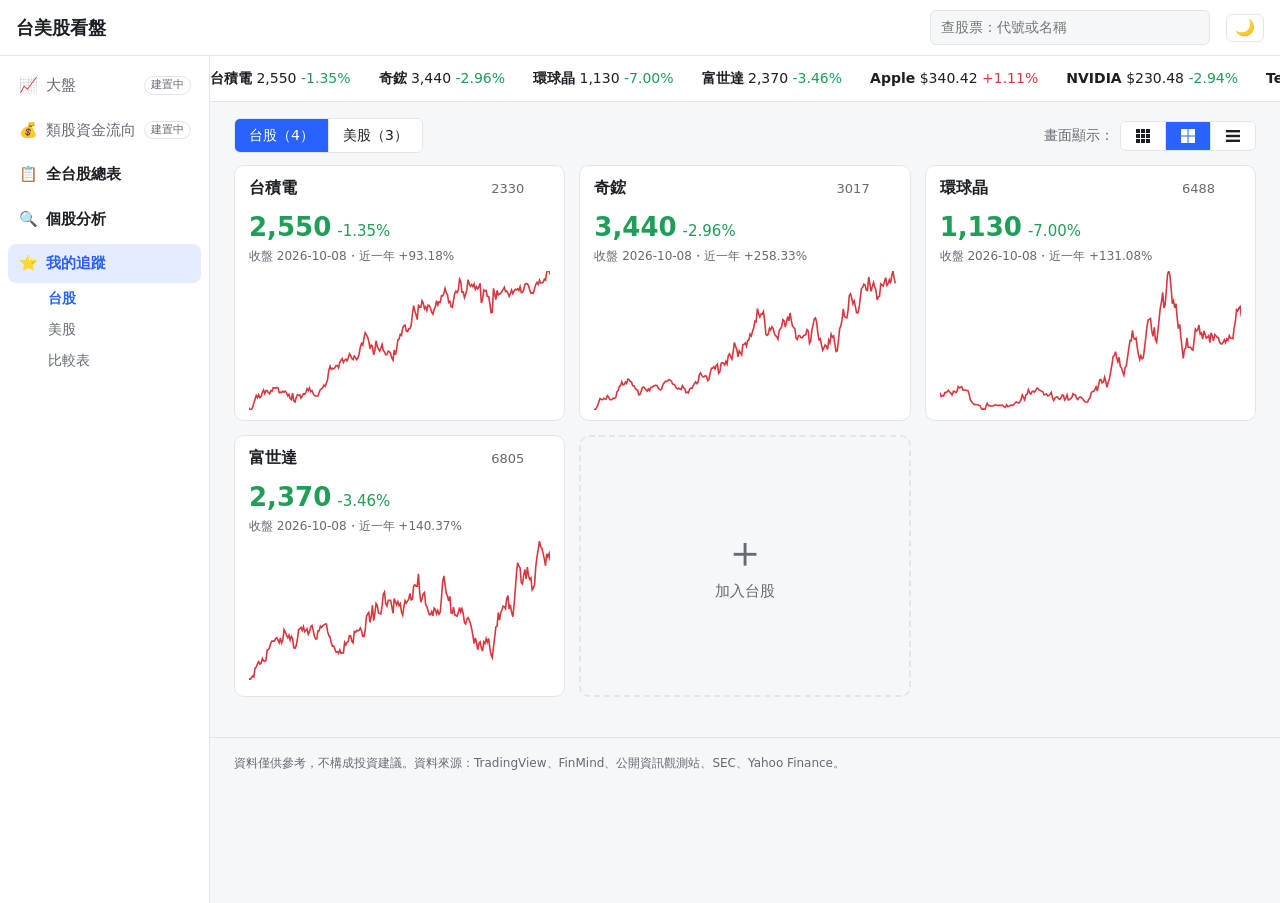
==== index.html @ 68a614c7 "UP2" ====
<!DOCTYPE html>
<html lang="zh-Hant">
<head>
<meta charset="UTF-8">
<meta name="viewport" content="width=device-width, initial-scale=1">
<meta name="robots" content="noindex">
<title>台美股看盤</title>
<script>try { var t = localStorage.getItem("theme"); if (t) document.documentElement.dataset.theme = t; } catch (e) {}</script>
<link rel="stylesheet" href="assets/style.css">
</head>
<body>
<header class="topbar">
  <h1><a href="index.html">台美股看盤</a></h1>
  <nav><a href="index.html">追蹤清單</a><a href="compare.html">比較</a></nav>
</header>
<div class="tape" id="tape"></div>

<main class="wide">
  <div class="toolbar">
    <div class="seg mk-tabs" role="tablist" aria-label="市場">
      <button type="button" role="tab" data-mk="tw">台股</button>
      <button type="button" role="tab" data-mk="us">美股</button>
    </div>
    <div class="view-wrap">
    <span class="view-label" id="view-label">畫面顯示：</span>
    <div class="seg view-btns" role="group" aria-labelledby="view-label">
      <button type="button" data-view="small" title="小方塊" aria-label="小方塊">
        <svg viewBox="0 0 16 16" aria-hidden="true"><rect x="1" y="1" width="4" height="4"/><rect x="6" y="1" width="4" height="4"/><rect x="11" y="1" width="4" height="4"/><rect x="1" y="6" width="4" height="4"/><rect x="6" y="6" width="4" height="4"/><rect x="11" y="6" width="4" height="4"/><rect x="1" y="11" width="4" height="4"/><rect x="6" y="11" width="4" height="4"/><rect x="11" y="11" width="4" height="4"/></svg>
      </button>
      <button type="button" data-view="large" title="大方塊" aria-label="大方塊">
        <svg viewBox="0 0 16 16" aria-hidden="true"><rect x="1" y="1" width="6.5" height="6.5"/><rect x="8.5" y="1" width="6.5" height="6.5"/><rect x="1" y="8.5" width="6.5" height="6.5"/><rect x="8.5" y="8.5" width="6.5" height="6.5"/></svg>
      </button>
      <button type="button" data-view="list" title="清單" aria-label="清單">
        <svg viewBox="0 0 16 16" aria-hidden="true"><rect x="1" y="2" width="14" height="2.4"/><rect x="1" y="6.8" width="14" height="2.4"/><rect x="1" y="11.6" width="14" height="2.4"/></svg>
      </button>
    </div>
    </div>
  </div>
  <!-- 每個市場一個分頁：方塊模式看 .grid，清單模式看 .list-pane（欄位與全台股總表相同＋近一年走勢） -->
  <section id="pane-tw" role="tabpanel">
    <div class="grid" id="tw"></div>
    <div class="list-pane" id="tw-list"></div>
  </section>
  <section id="pane-us" role="tabpanel" hidden>
    <div class="grid" id="us"></div>
    <div class="list-pane" id="us-list"></div>
  </section>
</main>

<dialog id="add-dlg" aria-labelledby="add-title">
  <form method="dialog" class="dlg">
    <h3 id="add-title">加入追蹤</h3>
    <input type="search" id="add-q" placeholder="輸入代號或名稱，例：2454、聯發科、TSLA" autocomplete="off" aria-label="輸入代號或名稱">
    <ul id="add-list" class="pick-list"></ul>
    <p id="add-msg" class="updated" role="status"></p>
    <div class="dlg-foot"><button class="btn" value="cancel">關閉</button></div>
  </form>
</dialog>

<footer>
  資料僅供參考，不構成投資建議。資料來源：TradingView、FinMind、公開資訊觀測站、SEC、Yahoo Finance。
</footer>

<script src="assets/app.js"></script>
<script src="assets/layout.js"></script>
<script src="assets/search.js"></script>
<script src="assets/widgets.js"></script>
<script src="assets/refs.js"></script>
<script src="assets/stockcols.js"></script>
<script>
(async function () {
  let w;
  try {
    w = await App.loadWatchlist();
  } catch (e) {
    document.querySelector("main").innerHTML = '<p class="msg">讀不到追蹤清單（config/watchlist.json）。</p>';
    return;
  }
  ownTape(document.getElementById("tape"));

  function addCards(list, el, m) {
    for (const item of list) {
      const sym = App.symbolOf(item);
      const a = document.createElement("a");
      a.className = "card";
      a.href = "stock.html?symbol=" + encodeURIComponent(sym) + "&m=" + m;
      a.innerHTML = '<div class="card-head"><strong></strong><span></span></div><div class="mini"></div>' +
        '<button type="button" class="rm" title="從追蹤清單移除">×</button>';
      a.querySelector("strong").textContent = item.name;
      a.querySelector("span").textContent = sym;
      a.querySelector(".rm").setAttribute("aria-label", "從追蹤清單移除 " + item.name);
      a.querySelector(".rm").addEventListener("click", (e) => { e.preventDefault(); e.stopPropagation(); removeStock(m, item, a); });
      el.appendChild(a);
      ownMini(a.querySelector(".mini"), item);
    }
    // 最後一格是「＋」：加入新的追蹤股票
    const add = document.createElement("button");
    add.type = "button";
    add.className = "card add-card";
    add.innerHTML = '<span class="plus">＋</span><span>加入' + (m === "tw" ? "台股" : "美股") + "</span>";
    add.addEventListener("click", () => openAdd(m));
    el.appendChild(add);
  }

  // ---------- 加入／移除（寫回 GitHub 上的 config/watchlist.json） ----------
  const dlg = document.getElementById("add-dlg"), addQ = document.getElementById("add-q");
  const addList = document.getElementById("add-list"), addMsg = document.getElementById("add-msg");
  let addMarket = "tw", picks = [], busy = false;
  function openAdd(m) {
    addMarket = m;
    addQ.value = "";
    addList.innerHTML = "";
    addMsg.textContent = m === "tw" ? "台股上市、上櫃都可以加入。" : "美股 Nasdaq、NYSE 都可以加入。";
    dlg.showModal();
    addQ.focus();
    App.loadStockList().catch(() => {});
  }
  let st;
  addQ.addEventListener("input", () => { clearTimeout(st); st = setTimeout(searchAdd, 120); });
  addQ.addEventListener("keydown", (e) => { if (e.key === "Enter") { e.preventDefault(); if (picks[0]) addStock(picks[0]); } });
  async function searchAdd() {
    const q = addQ.value.trim();
    if (!q) { addList.innerHTML = ""; return; }
    const res = (await App.searchStocks(q, 40)).filter((r) => r.m === addMarket).slice(0, 8);
    if (addQ.value.trim() !== q) return;
    picks = res;
    const have = new Set((addMarket === "tw" ? w.tw : w.us).map((x) => App.symbolOf(x).toUpperCase()));
    addList.innerHTML = res.length ? res.map((r, i) =>
      '<li><button type="button" data-i="' + i + '"' + (have.has(r.symbol) ? " disabled" : "") + "><b>" + App.esc(r.symbol) + "</b> " + App.esc(r.name) +
      ' <span>' + App.esc(r.tag) + (have.has(r.symbol) ? "・已在清單" : "") + "</span></button></li>").join("") : '<li class="empty">找不到符合的股票</li>';
  }
  addList.addEventListener("click", (e) => {
    const b = e.target.closest("button[data-i]");
    if (b && !b.disabled) addStock(picks[+b.dataset.i]);
  });
  async function addStock(r) {
    if (busy) return;
    busy = true;
    addMsg.textContent = "加入 " + r.symbol + " " + r.name + " 中…";
    try {
      await App.editWatchlist("add", r.m, r.item);
      addMsg.textContent = "已加入 " + r.symbol + " " + r.name + "。完整資料約 2～3 分鐘後產生，之後每天自動更新。";
      setTimeout(() => location.reload(), 1200);
    } catch (err) {
      addMsg.textContent = "⚠ " + err.message;
      busy = false;
    }
  }
  async function removeStock(m, item, card) {
    if (!confirm("從追蹤清單移除「" + item.name + "（" + App.symbolOf(item) + "）」？")) return;
    card.classList.add("busy");
    try {
      await App.editWatchlist("remove", m, item);
      // 清單模式移除後重新整理（卡片和表格都要更新）；方塊模式直接拿掉卡片
      if (card.tagName === "TR") location.reload();
      else card.remove();
    } catch (err) {
      card.classList.remove("busy");
      alert(err.message);
    }
  }

  // 頁首報價列：讀 summary.json（紅漲綠跌）；讀不到就退回 TradingView 跑馬燈
  async function ownTape(host) {
    let s;
    try { s = await App.loadJSON("data/summary.json"); } catch (e) { return TV.tickerTape(host, [...w.tw, ...w.us]); }
    const one = s.stocks.map((x) =>
      '<a href="stock.html?symbol=' + encodeURIComponent(x.symbol) + '"><b>' + App.esc(x.name) + "</b> " +
      (x.market === "US" ? "$" : "") + App.fmtPrice(x.price) +
      ' <span class="' + App.upDown(x.change_pct) + '">' + App.fmtPct(x.change_pct, true) + "</span></a>").join("");
    // 股票少時重複幾次，讓半條就比螢幕寬（約 16 檔以上），循環時右邊才不會出現空白
    const reps = Math.max(1, Math.ceil(16 / Math.max(1, s.stocks.length)));
    const half = one.repeat(reps);
    // 內容放兩份、整條往左移一半，接起來就是無縫循環；每檔約 4 秒，速度固定
    host.innerHTML = '<div class="own-tape"><div class="track" style="animation-duration:' + (s.stocks.length * reps * 4) + 's">' +
      '<span class="dup">' + half + '</span><span aria-hidden="true" class="dup">' + half + "</span></div></div>";
    host.querySelectorAll('[aria-hidden="true"] a').forEach((a) => a.tabIndex = -1);
  }

  // 卡片：用自己的日 K 資料畫近一年走勢（紅漲綠跌）
  // 剛加入、排程還沒產生資料檔的股票先即時查詢；都失敗才退回 TradingView
  // 每檔的日 K 資料只抓一次（方塊卡片和清單走勢圖共用）
  const dataCache = {};
  function stockData(item) {
    const key = App.marketOf(item) + ":" + App.symbolOf(item);
    if (!dataCache[key]) {
      dataCache[key] = App.loadStockData(item).catch(() => App.loadLiveData(item)).catch((e) => { delete dataCache[key]; throw e; });
    }
    return dataCache[key];
  }

  async function ownMini(host, item) {
    let d;
    try { d = await stockData(item); } catch (e) { return TV.miniOverview(host, item); }
    const c = d.price.close.slice(-250), dates = d.price.dates.slice(-250), n = c.length;
    if (n < 2) return TV.miniOverview(host, item);
    const diff = c[n - 1] - c[n - 2], pct = diff / c[n - 2] * 100;
    const yearCls = App.upDown(c[n - 1] - c[0]);
    const min = Math.min(...c), max = Math.max(...c), W = 300, H = 100;
    const pts = c.map((x, i) => (i / (n - 1) * W).toFixed(1) + "," + (H - (x - min) / (max - min || 1) * H).toFixed(1)).join(" ");
    host.innerHTML =
      '<div class="own-mini">' +
        '<div><span class="px ' + App.upDown(diff) + '">' + (d.market === "US" ? "$" : "") + App.fmtPrice(c[n - 1]) + '</span>' +
        '<span class="chg ' + App.upDown(diff) + '">' + App.fmtPct(pct, true) + '</span></div>' +
        '<div class="sub">收盤 ' + App.esc(dates[n - 1]) + "・近一年 " + App.fmtPct((c[n - 1] / c[0] - 1) * 100, true) + "</div>" +
        '<svg viewBox="0 0 ' + W + " " + H + '" preserveAspectRatio="none" aria-hidden="true">' +
          '<polyline points="' + pts + '" fill="none" stroke="var(--' + (yearCls || "muted") + ')" stroke-width="1.6" vector-effect="non-scaling-stroke"/>' +
        "</svg>" +
      "</div>";
  }

  addCards(w.tw, document.getElementById("tw"), "tw");
  addCards(w.us, document.getElementById("us"), "us");

  // 台股／美股分頁：網址 #tw、#us 可直接指定（左側選單用），否則用上次看的分頁
  const tabBtns = document.querySelectorAll(".mk-tabs button");
  tabBtns.forEach((b) => { b.textContent += "（" + w[b.dataset.mk].length + "）"; });
  function showTab(mk) {
    tabBtns.forEach((b) => {
      const on = b.dataset.mk === mk;
      b.setAttribute("aria-pressed", String(on));
      b.setAttribute("aria-selected", String(on));
    });
    document.getElementById("pane-tw").hidden = mk !== "tw";
    document.getElementById("pane-us").hidden = mk !== "us";
    // 左側選單「我的追蹤 → 台股／美股」跟著標示目前分頁
    document.querySelectorAll(".sidebar a.sub").forEach((a) => {
      const h = a.getAttribute("href");
      if (/#(tw|us)$/.test(h)) a.classList.toggle("cur", h.endsWith("#" + mk));
    });
    try { localStorage.setItem("watch-tab", mk); } catch (e) {}
  }
  tabBtns.forEach((b) => b.addEventListener("click", () => { history.replaceState(null, "", "#" + b.dataset.mk); showTab(b.dataset.mk); }));
  window.addEventListener("hashchange", () => { if (/^#(tw|us)$/.test(location.hash)) showTab(location.hash.slice(1)); });
  // 顯示方式：小方塊／大方塊／清單（記在瀏覽器，兩個分頁一起套用）
  const viewBtns = document.querySelectorAll(".view-btns button");
  function setView(v) {
    ["tw", "us"].forEach((id) => {
      const g = document.getElementById(id);
      g.classList.remove("view-small", "view-large", "view-list");
      g.classList.add("view-" + v);
    });
    document.querySelector("main").classList.toggle("mode-list", v === "list");
    if (v === "list") { renderList("tw"); renderList("us"); }
    viewBtns.forEach((b) => b.setAttribute("aria-pressed", String(b.dataset.view === v)));
    try { localStorage.setItem("watch-view", v); } catch (e) {}
  }

  // ---------- 清單模式：欄位和全台股總表相同（assets/stockcols.js），多一欄近一年走勢 ----------
  const listState = { tw: { key: null, dir: 1, rows: null }, us: { key: null, dir: 1, rows: null } };
  async function listRows(m) {
    if (listState[m].rows) return listState[m].rows;
    if (m === "tw") {
      let all = null;
      try { all = await Refs.load(); } catch (e) {}
      const pegLv = all ? Refs.levelsFor(all.rows, "peg") : {};
      listState.tw.pegLv = pegLv;
      listState.tw.rows = w.tw.map((it) => {
        const s = Object.assign({ code: it.code, name: it.name, market: it.market }, all && all.byCode[it.code]);
        s.peg_any = App.isNum(s.peg) ? s.peg : s.peg_est;
        s._item = it;
        return s;
      });
    } else {
      let sum = null;
      try { sum = await App.loadJSON("data/summary.json"); } catch (e) {}
      const bySym = {};
      ((sum && sum.stocks) || []).filter((x) => x.market === "US").forEach((x) => { bySym[x.symbol] = StockCols.fromSummary(x); });
      listState.us.rows = w.us.map((it) => Object.assign({ code: it.ticker, name: it.name }, bySym[it.ticker.toUpperCase()], { _item: it }));
    }
    return listState[m].rows;
  }

  async function renderList(m) {
    const host = document.getElementById(m + "-list");
    const rows = await listRows(m);
    const base = m === "tw" ? StockCols.tw(listState.tw.pegLv || {}) : StockCols.us();
    // 走勢圖放在「漲跌」後面
    const at = base.findIndex((c) => c.k === "change_pct") + 1;
    const cols = base.slice(0, at).concat([{ k: "_spark", t: "近一年走勢", nosort: true, f: (s) => '<span class="sp" data-sym="' + App.esc(s.code) + '"></span>' }], base.slice(at));
    const st = listState[m];
    let list = rows.slice();
    if (st.key) {
      list.sort((a, b) => {
        const x = a[st.key], y = b[st.key];
        if (x == null && y == null) return 0;
        if (x == null) return 1;
        if (y == null) return -1;
        return (typeof x === "string" ? x.localeCompare(y, "zh-TW") : x - y) * st.dir;
      });
    }
    host.innerHTML =
      '<div class="table-wrap big-table watch-table"><table><thead><tr>' +
        cols.map((c, i) => '<th class="' + (c.nosort ? "" : "sort") + (c.l ? " l" : "") + (i < 2 ? " stick s" + i : "") + '"' +
          (c.nosort ? "" : ' data-k="' + c.k + '" tabindex="0"') + (st.key === c.k ? ' aria-sort="' + (st.dir > 0 ? "ascending" : "descending") + '"' : "") + ">" + c.t + "</th>").join("") +
        "<th></th></tr></thead><tbody>" +
        list.map((s) => '<tr class="link" data-sym="' + App.esc(s.code) + '">' +
          cols.map((c, i) => "<td" + (c.l || i < 2 ? ' class="' + (c.l ? "l" : "") + (i < 2 ? " stick s" + i : "") + '"' : "") + ">" + c.f(s) + "</td>").join("") +
          '<td><button type="button" class="rm-row" title="從追蹤清單移除" aria-label="從追蹤清單移除 ' + App.esc(s.name) + '">×</button></td></tr>').join("") +
      "</tbody></table></div>" +
      '<button type="button" class="list-add">＋ 加入' + (m === "tw" ? "台股" : "美股") + "</button>";

    // 走勢圖：資料到了就畫上去
    list.forEach((s) => {
      stockData(s._item).then((d) => {
        const cell = host.querySelector('.sp[data-sym="' + CSS.escape(s.code) + '"]');
        if (cell) cell.innerHTML = StockCols.spark(d.price.close.slice(-250));
      }).catch(() => {});
    });
    host.querySelectorAll("th[data-k]").forEach((th) => {
      const go = () => {
        const c = cols.find((x) => x.k === th.dataset.k);
        st.dir = st.key === c.k ? -st.dir : (c.asc ? 1 : -1);
        st.key = c.k;
        renderList(m);
      };
      th.addEventListener("click", go);
      th.addEventListener("keydown", (e) => { if (e.key === "Enter") go(); });
    });
    host.querySelector("tbody").addEventListener("click", (e) => {
      const tr = e.target.closest("tr[data-sym]");
      if (!tr) return;
      const s = list.find((x) => x.code === tr.dataset.sym);
      if (e.target.closest(".rm-row")) { removeStock(m, s._item, tr); return; }
      location.href = "stock.html?symbol=" + encodeURIComponent(s.code) + "&m=" + m;
    });
    host.querySelector(".list-add").addEventListener("click", () => openAdd(m));
  }
  viewBtns.forEach((b) => b.addEventListener("click", () => setView(b.dataset.view)));
  let view = "large";
  try { view = localStorage.getItem("watch-view") || "large"; } catch (e) {}
  setView(["small", "large", "list"].includes(view) ? view : "large");

  let first = /^#(tw|us)$/.test(location.hash) ? location.hash.slice(1) : null;
  if (!first) { try { first = localStorage.getItem("watch-tab"); } catch (e) {} }
  showTab(first === "us" ? "us" : "tw");
})();
</script>
</body>
</html>
---- assets/style.css ----
:root {
  --bg: #f6f7f9;
  --card: #ffffff;
  --text: #1c2024;
  --muted: #646b73;
  --border: #e2e5e9;
  --accent: #2962ff;
  --up: #d9363e;        /* 紅漲 */
  --down: #1e9e57;      /* 綠跌 */
  --grid: #eceef1;
  --series-1: #4c6ef5;  /* 營收長條 */
  --series-2: #f08c00;  /* 第一條折線（YoY、毛利率） */
  --series-3: #ae3ec9;  /* 第二條折線（營益率） */
  color-scheme: light;
}
/* 深色：手動選深色（html[data-theme="dark"]），或沒手動選、系統是深色時 */
:root[data-theme="dark"] {
  --bg: #111418;
  --card: #1a1e23;
  --text: #e6e8eb;
  --muted: #9aa1a9;
  --border: #2b3036;
  --accent: #5b8cff;
  --up: #ff6b6b;
  --down: #40c074;
  --grid: #262b31;
  --series-1: #748ffc;
  --series-2: #ffa94d;
  --series-3: #da77f2;
  color-scheme: dark;
}
@media (prefers-color-scheme: dark) {
  :root:not([data-theme="light"]) {
    --bg: #111418;
    --card: #1a1e23;
    --text: #e6e8eb;
    --muted: #9aa1a9;
    --border: #2b3036;
    --accent: #5b8cff;
    --up: #ff6b6b;
    --down: #40c074;
    --grid: #262b31;
    --series-1: #748ffc;
    --series-2: #ffa94d;
    --series-3: #da77f2;
    color-scheme: dark;
  }
}
.theme-btn { border: 1px solid var(--border); background: var(--card); color: var(--text); border-radius: 6px; font-size: 16px; line-height: 1; padding: 5px 8px; cursor: pointer; }
.theme-btn:hover { border-color: var(--accent); }
.up { color: var(--up); }
.down { color: var(--down); }

* { box-sizing: border-box; }
[hidden] { display: none !important; }  /* hidden 屬性一律隱藏（不被 .grid 等 display 規則蓋掉） */
body {
  margin: 0;
  background: var(--bg);
  color: var(--text);
  font-family: system-ui, -apple-system, "Segoe UI", "Noto Sans TC", "Microsoft JhengHei", sans-serif;
  line-height: 1.5;
}
a { color: var(--accent); }

.topbar {
  display: flex; align-items: center; gap: 16px;
  padding: 10px 16px;
  background: var(--card);
  border-bottom: 1px solid var(--border);
}
.topbar h1 { font-size: 18px; margin: 0; }
.topbar h1 a { color: inherit; text-decoration: none; }
.topbar nav { margin-left: auto; display: flex; gap: 14px; font-size: 14px; }
.topbar nav a { text-decoration: none; }

/* ---------- 主畫面版面：左側選單＋右側內容 ---------- */
.topbar { position: sticky; top: 0; z-index: 30; }
.topbar nav { display: none; }   /* 頁首連結改由左側選單提供（搜尋框以它定位） */
.menu-btn { display: none; border: 1px solid var(--border); background: var(--card); color: var(--text); border-radius: 6px; font-size: 18px; line-height: 1; padding: 5px 9px; cursor: pointer; }
.layout { display: grid; grid-template-columns: 210px minmax(0, 1fr); min-height: calc(100vh - 53px); }
.content { min-width: 0; }
.panel, .two-col { scroll-margin-top: 64px; }  /* 點選單細項跳到錨點時，不被固定的頁首蓋住 */
/* 右側內容靠左（緊貼選單），不置中；寬螢幕一排可以放更多卡片 */
.content > main { max-width: 1600px; margin: 0; padding: 16px 24px; }
.content > footer { max-width: 1600px; margin: 24px 0 0; padding: 16px 24px; }
.sidebar { border-right: 1px solid var(--border); background: var(--card); }
.sidebar nav { position: sticky; top: 53px; max-height: calc(100vh - 53px); overflow-y: auto; padding: 10px 8px 24px; }
.grp { margin-bottom: 6px; }
.grp .big { display: flex; align-items: center; gap: 8px; padding: 8px 10px; white-space: nowrap; border-radius: 8px; color: var(--text); text-decoration: none; font-weight: 600; font-size: 15px; }
.grp .big i { font-style: normal; width: 20px; text-align: center; }
.grp a.big:hover { background: var(--bg); }
.grp.on .big { background: color-mix(in srgb, var(--accent) 12%, transparent); color: var(--accent); }
.grp .sub { display: none; padding: 5px 10px 5px 40px; border-radius: 6px; color: var(--muted); text-decoration: none; font-size: 14px; }
.grp.on .sub { display: block; }
.grp .sub:hover { color: var(--text); background: var(--bg); }
.grp .sub.cur { color: var(--accent); font-weight: 600; }
.grp.off .big { color: var(--muted); font-weight: 500; cursor: default; }
.grp.off em { margin-left: auto; font-style: normal; font-size: 11px; border: 1px solid var(--border); border-radius: 999px; padding: 0 6px; }
@media (max-width: 900px) {
  .menu-btn { display: inline-block; }
  .layout { display: block; }
  .sidebar { position: fixed; z-index: 40; top: 0; bottom: 0; left: 0; width: 250px; transform: translateX(-100%); transition: transform .2s; box-shadow: 0 0 24px rgba(0,0,0,.25); }
  .sidebar nav { top: 0; max-height: 100vh; padding-top: 16px; }
  body.menu-open .sidebar { transform: none; }
  body.menu-open .content::before { content: ""; position: fixed; inset: 0; z-index: 35; background: rgba(0,0,0,.35); }
}

/* 頁首搜尋框 */
.search { position: relative; flex: 0 1 280px; margin-left: auto; }
.search input {
  width: 100%; padding: 6px 10px; border: 1px solid var(--border); border-radius: 6px;
  background: var(--bg); color: var(--text); font: inherit; font-size: 14px;
}
.search input:focus { outline: 2px solid var(--accent); outline-offset: -1px; }
.search ul {
  position: absolute; z-index: 20; top: calc(100% + 4px); left: 0; right: 0; margin: 0; padding: 4px 0; list-style: none;
  background: var(--card); border: 1px solid var(--border); border-radius: 8px; box-shadow: 0 6px 20px rgba(0,0,0,.15);
  max-height: 360px; overflow-y: auto; font-size: 14px;
}
.search li { padding: 6px 12px; cursor: pointer; white-space: nowrap; overflow: hidden; text-overflow: ellipsis; }
.search li span { color: var(--muted); font-size: 12px; }
.search li[aria-selected="true"], .search li:hover { background: var(--bg); }
.search li.empty { color: var(--muted); cursor: default; }
.topbar .search + nav { margin-left: 0; }
.live-note {
  margin: -6px 0 14px; padding: 8px 12px; border: 1px dashed var(--border); border-radius: 8px;
  font-size: 13px; color: var(--muted); line-height: 1.8;
}
.live-note code.entry { color: var(--text); word-break: break-all; }
.live-note .btn { padding: 1px 8px; font-size: 12px; }

.tape { border-bottom: 1px solid var(--border); min-height: 46px; background: var(--card); }
/* 頁首跑馬燈：自動往左捲動，滑鼠移上去暫停；系統設定「減少動態效果」時改成可橫向拖動的靜態列 */
.own-tape { overflow: hidden; padding: 12px 0; white-space: nowrap; font-size: 14px; }
.own-tape .track { display: inline-flex; animation: tape linear infinite; }
.own-tape .dup { display: inline-flex; }
.own-tape:hover .track { animation-play-state: paused; }
@keyframes tape { from { transform: translateX(0); } to { transform: translateX(-50%); } }
@media (prefers-reduced-motion: reduce) {
  .own-tape { overflow-x: auto; }
  .own-tape .track { animation: none; padding-left: 16px; }
  .own-tape .dup[aria-hidden="true"] { display: none; }
}
.own-tape a { color: var(--text); text-decoration: none; padding-right: 28px; }
.own-tape a:hover b { color: var(--accent); }

main { max-width: 1200px; margin: 0 auto; padding: 16px; }
h2 { font-size: 17px; margin: 24px 0 12px; }
h2:first-child { margin-top: 4px; }

.grid {
  display: grid;
  grid-template-columns: repeat(auto-fill, minmax(280px, 1fr));
  gap: 14px;
}
.card {
  display: block;
  background: var(--card);
  border: 1px solid var(--border);
  border-radius: 10px;
  overflow: hidden;
  color: inherit;
  text-decoration: none;
  transition: border-color .15s;
}
.card:hover { border-color: var(--accent); }
.card-head {
  display: flex; justify-content: space-between; align-items: baseline;
  padding: 10px 14px 0;
}
.card-head strong { font-size: 16px; }
.card-head span { color: var(--muted); font-size: 13px; }
.card .mini { height: 220px; position: relative; }
/* 卡片上的 widget 不攔截點擊，整張卡片都能點進個股頁 */
.card .mini iframe { pointer-events: none; }

.stock-head { display: flex; flex-wrap: wrap; align-items: baseline; gap: 10px; margin-bottom: 12px; }
.stock-head h2 { margin: 0; font-size: 22px; }
.stock-head .tag { color: var(--muted); font-size: 14px; }
.panel {
  background: var(--card);
  border: 1px solid var(--border);
  border-radius: 10px;
  margin-bottom: 14px;
  overflow: hidden;
}
.panel > h3 { font-size: 15px; margin: 0; padding: 10px 14px; border-bottom: 1px solid var(--border); }
.panel .body { position: relative; }
.chart-body { height: 520px; }
.info-body { min-height: 180px; }
.two-col { display: grid; grid-template-columns: 1fr 1fr; gap: 14px; }
.two-col .body { height: 500px; }

.tradingview-widget-container, .tradingview-widget-container__widget { height: 100%; width: 100%; }
.tradingview-widget-copyright { display: none; }

.nodata {
  display: flex; flex-direction: column; align-items: center; justify-content: center; gap: 4px;
  height: 100%; min-height: 120px;
  color: var(--muted); font-size: 14px; text-align: center;
}
.msg { color: var(--muted); padding: 24px 0; }

/* 首頁：「＋」加入卡、卡片右上角「×」移除 */
.card { position: relative; }
.card .rm {
  position: absolute; top: 6px; right: 6px; width: 26px; height: 26px; border-radius: 50%;
  border: 1px solid var(--border); background: var(--card); color: var(--muted); font-size: 16px; line-height: 1;
  cursor: pointer; opacity: 0; transition: opacity .15s;
}
.card:hover .rm, .card .rm:focus-visible { opacity: 1; }
@media (hover: none) { .card .rm { opacity: .7; } }   /* 手機沒有滑鼠移上去，直接顯示 */
.card .rm:hover { color: var(--up); border-color: var(--up); }
.card.busy { opacity: .4; pointer-events: none; }
.card-head span { margin-right: 26px; }
.add-card {
  display: flex; flex-direction: column; align-items: center; justify-content: center; gap: 6px;
  min-height: 262px; border: 2px dashed var(--border); background: transparent; color: var(--muted);
  font: inherit; font-size: 15px; cursor: pointer;
}
.add-card .plus { font-size: 44px; line-height: 1; font-weight: 300; }
.add-card:hover { border-color: var(--accent); color: var(--accent); }
dialog { border: 1px solid var(--border); border-radius: 12px; padding: 0; background: var(--card); color: var(--text); width: min(480px, calc(100vw - 32px)); }
dialog::backdrop { background: rgba(0,0,0,.4); }
.dlg { padding: 18px; }
.dlg h3 { margin: 0 0 12px; font-size: 17px; }
.dlg input { width: 100%; padding: 8px 10px; border: 1px solid var(--border); border-radius: 6px; background: var(--bg); color: var(--text); font: inherit; }
.pick-list { list-style: none; margin: 10px 0 0; padding: 0; max-height: 300px; overflow-y: auto; }
.pick-list button {
  width: 100%; text-align: left; padding: 8px 10px; border: 0; border-radius: 6px; background: transparent; color: var(--text); font: inherit; font-size: 14px; cursor: pointer;
}
.pick-list button:hover:not(:disabled) { background: var(--bg); }
.pick-list button:disabled { color: var(--muted); cursor: default; }
.pick-list span { color: var(--muted); font-size: 12px; }
.pick-list .empty { color: var(--muted); padding: 8px 10px; font-size: 14px; }
.dlg-foot { display: flex; justify-content: flex-end; margin-top: 10px; }

/* 我的追蹤：顯示方式按鈕與三種版面 */
.view-wrap { margin-left: auto; display: flex; align-items: center; gap: 6px; white-space: nowrap; }  /* 文字和按鈕一起換行、靠右 */
.view-label { font-size: 14px; color: var(--muted); }
.view-btns button { display: inline-flex; align-items: center; padding: 6px 10px; }
.view-btns svg { width: 16px; height: 16px; fill: currentColor; }

/* 小方塊：一排更多檔，走勢圖變矮 */
.grid.view-small { grid-template-columns: repeat(auto-fill, minmax(175px, 1fr)); gap: 10px; }
.grid.view-small .card-head { padding: 8px 10px 0; }
.grid.view-small .card-head strong { font-size: 14px; }
.grid.view-small .card .mini { height: 120px; }
.grid.view-small .own-mini { padding: 4px 10px 8px; }
.grid.view-small .own-mini .px { font-size: 19px; }
.grid.view-small .own-mini .chg { font-size: 13px; }
.grid.view-small .own-mini .sub { font-size: 11px; }
.grid.view-small .add-card { min-height: 150px; }
.grid.view-small .add-card .plus { font-size: 32px; }

/* 清單：和全台股總表一樣的表格（多一欄近一年走勢）；方塊模式時藏起來 */
main.mode-list .grid { display: none; }
main:not(.mode-list) .list-pane { display: none; }
.list-pane { background: var(--card); border: 1px solid var(--border); border-radius: 10px; overflow: hidden; }
.watch-table { max-height: none; }
.watch-table .spark { display: block; }
.watch-table td:has(.sp) { padding-top: 3px; padding-bottom: 3px; }
.rm-row { width: 24px; height: 24px; border-radius: 50%; border: 1px solid var(--border); background: var(--card); color: var(--muted); cursor: pointer; line-height: 1; }
.rm-row:hover { color: var(--up); border-color: var(--up); }
tr.busy { opacity: .4; pointer-events: none; }
.list-add { display: block; width: 100%; padding: 12px; border: 0; border-top: 1px solid var(--border); background: transparent; color: var(--muted); font: inherit; font-size: 14px; cursor: pointer; }
.list-add:hover { color: var(--accent); background: var(--bg); }

/* 首頁：上市股票用自己的資料畫的小卡 */
.own-mini { display: flex; flex-direction: column; height: 100%; padding: 8px 14px 10px; }
.own-mini .px { font-size: 26px; font-weight: 600; }
.own-mini .chg { font-size: 15px; margin-left: 6px; }
.own-mini .sub { color: var(--muted); font-size: 12px; }
.own-mini svg { flex: 1; width: 100%; min-height: 0; margin-top: 6px; }

/* 個股頁：報價列 */
.quote { display: flex; flex-wrap: wrap; align-items: baseline; gap: 6px 18px; margin: -4px 0 14px; }
.quote .px { font-size: 30px; font-weight: 600; }
.quote .chg { font-size: 16px; }
.stats { display: flex; flex-wrap: wrap; gap: 6px 16px; font-size: 14px; color: var(--muted); }
.stats b { color: var(--text); font-weight: 600; }
.updated { color: var(--muted); font-size: 12px; }
.btn {
  display: inline-block; padding: 5px 12px; border-radius: 6px;
  border: 1px solid var(--border); background: var(--card);
  color: var(--accent); font-size: 14px; text-decoration: none;
}
.btn:hover { border-color: var(--accent); }

.two-col.charts-2 .body { height: 300px; }
.sub-body { height: 150px; border-top: 1px solid var(--border); }
.tf-tabs { padding: 10px 14px 0; overflow-x: auto; }
.tf-tabs .seg button { padding: 4px 12px; font-size: 13px; white-space: nowrap; }
.kctl { display: flex; flex-wrap: wrap; align-items: center; gap: 6px 14px; padding: 10px 14px 0; font-size: 13px; }
.kctl label { display: inline-flex; align-items: center; gap: 4px; cursor: pointer; }
.kctl label i, .dot { display: inline-block; width: 10px; height: 3px; border-radius: 2px; vertical-align: middle; margin-right: 4px; }
.kctl .seg { margin-left: auto; }
.kctl .seg button { padding: 3px 10px; font-size: 13px; }
.klegend { display: flex; flex-wrap: wrap; gap: 2px 12px; padding: 6px 14px; font-size: 12px; color: var(--muted); min-height: 30px; font-variant-numeric: tabular-nums; }
.klegend b { font-weight: 600; }
#t-deduct table { font-size: 13px; border-top: 1px solid var(--border); }
.canvas-body { height: 300px; padding: 10px 12px 12px; }
.note { color: var(--muted); font-size: 12px; padding: 0 14px 10px; }

/* 表格（股利、比較頁） */
.table-wrap { overflow-x: auto; }
table { width: 100%; border-collapse: collapse; font-size: 14px; }
th, td { padding: 8px 12px; text-align: right; border-bottom: 1px solid var(--border); white-space: nowrap; }
th:first-child, td:first-child, th.l, td.l { text-align: left; }
th { color: var(--muted); font-weight: 500; }
tbody tr:last-child td { border-bottom: 0; }

/* 本益成長比評分卡（仿 REFS）：圓圈由下往上塗滿，--f 是塗滿比例 */
.refs-wrap { display: grid; grid-template-columns: minmax(280px, 400px) 1fr; gap: 18px; padding: 14px; align-items: start; }
.refs-card { border: 2px solid var(--text); font-size: 14px; font-variant-numeric: tabular-nums; }
.refs-title { text-align: center; font-size: 19px; font-weight: 700; padding: 12px 8px; border-bottom: 1px solid var(--text); }
.refs-title small { font-size: 13px; font-weight: 400; color: var(--muted); }
.refs-sec { padding: 8px 12px; border-bottom: 1px solid var(--text); }
.refs-sec:last-child { border-bottom: 0; }
.refs-price { display: flex; justify-content: space-between; align-items: center; }
.refs-price small { color: var(--muted); }
.refs-price b { font-size: 30px; }
.refs-row { display: flex; justify-content: space-between; gap: 10px; line-height: 1.7; }
.refs-row span:last-child { text-align: right; }
.refs-grid { display: grid; grid-template-columns: 1fr auto 20px 20px; gap: 5px 8px; align-items: center; }
.refs-h { text-align: center; font-size: 12px; color: var(--muted); line-height: 1; }
.refs-v { text-align: right; white-space: nowrap; }
.refs-dot {
  display: inline-block; width: 17px; height: 17px; border-radius: 50%; border: 1.5px solid var(--text); justify-self: center;
  background: linear-gradient(to top, var(--text) var(--f, 0%), transparent var(--f, 0%));
}
.refs-dot.na { border: 0; background: none; font-size: 17px; line-height: 17px; text-align: center; color: var(--muted); }
.refs-dot.few { border-style: dashed; border-color: var(--muted); }
.est { color: var(--muted); }               /* 推估值（例：推估 PEG） */
.est sup { font-size: 10px; margin-left: 1px; }
.refs-help { font-size: 14px; color: var(--muted); line-height: 1.8; }
.refs-help b { color: var(--text); }
.refs-help .refs-dot { vertical-align: -3px; margin-right: 2px; }
@media (max-width: 760px) { .refs-wrap { grid-template-columns: 1fr; } }

/* 全台股總表：表格自己捲動，表頭固定在上、代號名稱固定在左 */
.content > main.wide { max-width: none; }
.big-table { max-height: calc(100vh - 210px); overflow: auto; }
.big-table thead th { position: sticky; top: 0; z-index: 2; background: var(--card); box-shadow: inset 0 -1px 0 var(--border); }
.big-table .stick { position: sticky; z-index: 1; background: var(--card); }
.big-table thead th.stick { z-index: 3; }
.big-table .s0 { left: 0; min-width: 62px; }
.big-table .s1 { left: 62px; box-shadow: inset -1px 0 0 var(--border); }
.big-table tbody tr.link:hover td.stick { background: var(--bg); }
tr.cur td { background: color-mix(in srgb, var(--accent) 10%, transparent); }
.toolbar select, .toolbar input[type="search"] {
  padding: 6px 10px; border: 1px solid var(--border); border-radius: 6px; background: var(--card); color: var(--text); font: inherit; font-size: 14px;
}
.toolbar input[type="search"] { width: 160px; }
.toolbar .export-btn { margin-left: auto; cursor: pointer; }
.toolbar .export-btn:disabled { opacity: .6; cursor: wait; }

/* 比較頁 */
.toolbar { display: flex; flex-wrap: wrap; align-items: center; gap: 8px; margin-bottom: 12px; }
.seg { display: inline-flex; border: 1px solid var(--border); border-radius: 6px; overflow: hidden; }
.seg button {
  border: 0; background: var(--card); color: var(--text); padding: 6px 14px; font: inherit; font-size: 14px; cursor: pointer;
}
.seg button + button { border-left: 1px solid var(--border); }
.seg button[aria-pressed="true"] { background: var(--accent); color: #fff; }
th.sort { cursor: pointer; user-select: none; }
th.sort:hover { color: var(--text); }
th.sort[aria-sort="ascending"]::after { content: " ▲"; }
th.sort[aria-sort="descending"]::after { content: " ▼"; }
tbody tr.link { cursor: pointer; }
tbody tr.link:hover td { background: var(--bg); }

footer {
  max-width: 1200px; margin: 24px auto 0; padding: 16px;
  border-top: 1px solid var(--border);
  color: var(--muted); font-size: 12px;
}

@media (max-width: 760px) {
  .two-col { grid-template-columns: 1fr; }
  .chart-body { height: 420px; }
  .two-col .body { height: 460px; }
  .topbar h1 { font-size: 16px; }
  .topbar { flex-wrap: wrap; gap: 8px 12px; }
  .search { order: 3; flex: 1 1 100%; }
  .canvas-body, .two-col.charts-2 .body { height: 260px; }
  th, td { padding: 7px 8px; }
}
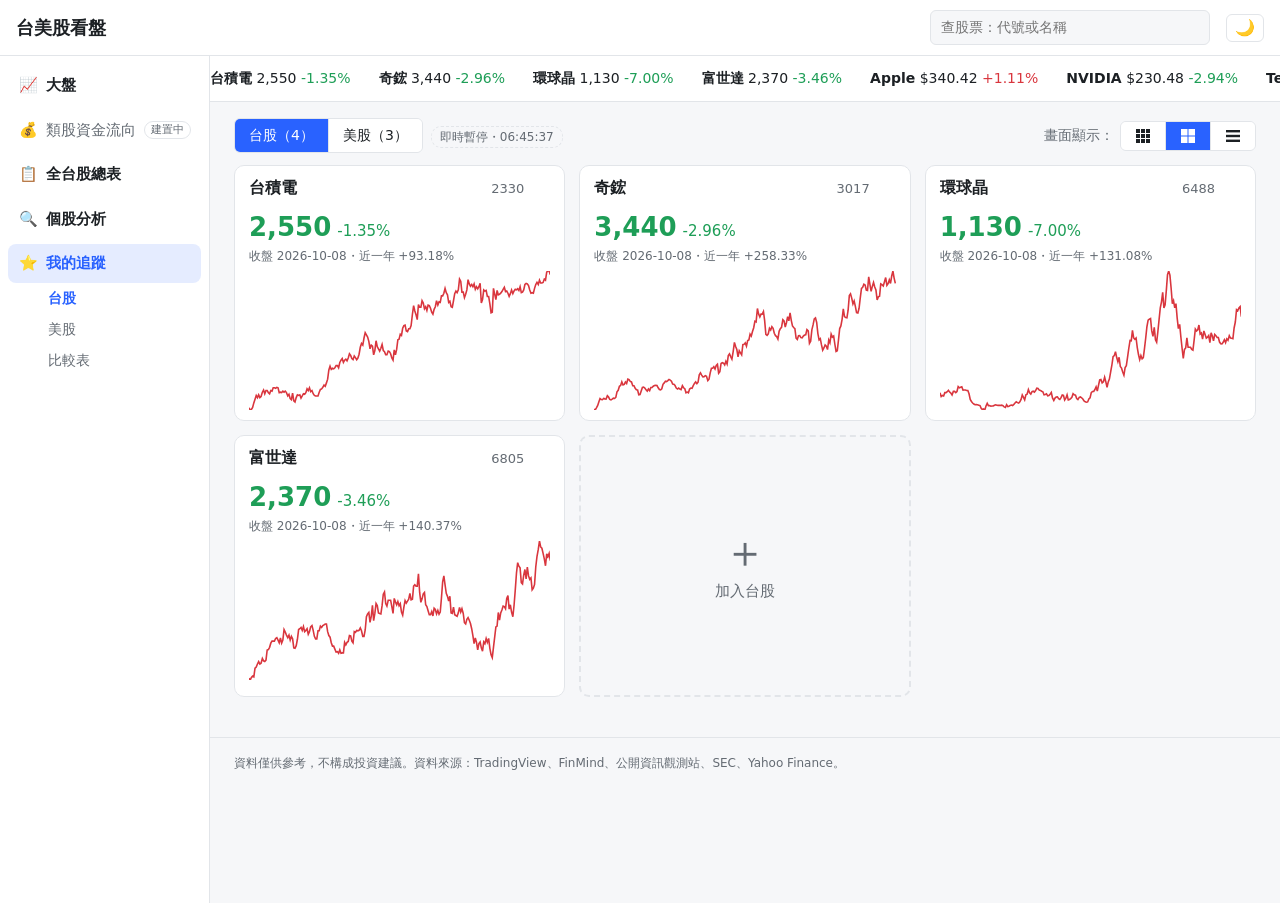
==== commit c6d042ca: "UP5" ====
--- a/index.html
+++ b/index.html
@@ -21,6 +21,7 @@
       <button type="button" role="tab" data-mk="tw">台股</button>
       <button type="button" role="tab" data-mk="us">美股</button>
     </div>
+    <span id="tw-live"></span>
     <div class="view-wrap">
     <span class="view-label" id="view-label">畫面顯示：</span>
     <div class="seg view-btns" role="group" aria-labelledby="view-label">
@@ -67,6 +68,7 @@
 <script src="assets/widgets.js"></script>
 <script src="assets/refs.js"></script>
 <script src="assets/stockcols.js"></script>
+<script src="assets/live.js"></script>
 <script>
 (async function () {
   let w;
@@ -77,6 +79,8 @@
     return;
   }
   ownTape(document.getElementById("tape"));
+  const twCards = new Map();  // 台股代號 → 卡片的走勢區（盤中即時更新用）
+  const lastQ = {};           // 台股代號 → 最新的富果即時報價
 
   function addCards(list, el, m) {
     for (const item of list) {
@@ -91,6 +95,7 @@
       a.querySelector(".rm").setAttribute("aria-label", "從追蹤清單移除 " + item.name);
       a.querySelector(".rm").addEventListener("click", (e) => { e.preventDefault(); e.stopPropagation(); removeStock(m, item, a); });
       el.appendChild(a);
+      if (m === "tw") twCards.set(sym, a.querySelector(".mini"));
       ownMini(a.querySelector(".mini"), item);
     }
     // 最後一格是「＋」：加入新的追蹤股票
@@ -202,7 +207,7 @@
       '<div class="own-mini">' +
         '<div><span class="px ' + App.upDown(diff) + '">' + (d.market === "US" ? "$" : "") + App.fmtPrice(c[n - 1]) + '</span>' +
         '<span class="chg ' + App.upDown(diff) + '">' + App.fmtPct(pct, true) + '</span></div>' +
-        '<div class="sub">收盤 ' + App.esc(dates[n - 1]) + "・近一年 " + App.fmtPct((c[n - 1] / c[0] - 1) * 100, true) + "</div>" +
+        '<div class="sub">' + (d._live ? (d._live.closed ? "收盤 " : "盤中 ") + App.esc(d._live.date) : "收盤 " + App.esc(dates[n - 1])) + "・近一年 " + App.fmtPct((c[n - 1] / c[0] - 1) * 100, true) + "</div>" +
         '<svg viewBox="0 0 ' + W + " " + H + '" preserveAspectRatio="none" aria-hidden="true">' +
           '<polyline points="' + pts + '" fill="none" stroke="var(--' + (yearCls || "muted") + ')" stroke-width="1.6" vector-effect="non-scaling-stroke"/>' +
         "</svg>" +
@@ -259,6 +264,7 @@
         const s = Object.assign({ code: it.code, name: it.name, market: it.market }, all && all.byCode[it.code]);
         s.peg_any = App.isNum(s.peg) ? s.peg : s.peg_est;
         s._item = it;
+        applyQuote(s, lastQ[it.code]);
         return s;
       });
     } else {
@@ -279,6 +285,7 @@
     const at = base.findIndex((c) => c.k === "change_pct") + 1;
     const cols = base.slice(0, at).concat([{ k: "_spark", t: "近一年走勢", nosort: true, f: (s) => '<span class="sp" data-sym="' + App.esc(s.code) + '"></span>' }], base.slice(at));
     const st = listState[m];
+    const oldWrap = host.querySelector(".table-wrap"), scrollX = oldWrap ? oldWrap.scrollLeft : 0;  // 即時更新重畫時保留左右捲動位置
     let list = rows.slice();
     if (st.key) {
       list.sort((a, b) => {
@@ -299,6 +306,7 @@
           '<td><button type="button" class="rm-row" title="從追蹤清單移除" aria-label="從追蹤清單移除 ' + App.esc(s.name) + '">×</button></td></tr>').join("") +
       "</tbody></table></div>" +
       '<button type="button" class="list-add">＋ 加入' + (m === "tw" ? "台股" : "美股") + "</button>";
+    if (scrollX) host.querySelector(".table-wrap").scrollLeft = scrollX;
 
     // 走勢圖：資料到了就畫上去
     list.forEach((s) => {
@@ -334,6 +342,37 @@
   let first = /^#(tw|us)$/.test(location.hash) ? location.hash.slice(1) : null;
   if (!first) { try { first = localStorage.getItem("watch-tab"); } catch (e) {} }
   showTab(first === "us" ? "us" : "tw");
+
+  // ---------- 台股盤中即時（富果）：卡片、清單的股價、漲跌、成交量 ----------
+  // 富果免費方案每分鐘 60 次、每檔算一次：間隔隨檔數拉長（約每分鐘用 30 次，留額度給個股頁）
+  function applyQuote(s, q) {
+    if (!s || !q || q.price == null) return;
+    s.close = q.price; s.change_pct = q.pct; s.volume = q.vol;
+  }
+  if (w.tw.length) {
+    const codes = w.tw.map((x) => x.code);
+    Live.start(async () => {
+      for (let i = 0; i < codes.length; i += 20) {
+        const r = await Live.fetchRt(codes.slice(i, i + 20));
+        Object.assign(lastQ, r.quotes);
+      }
+      for (const it of w.tw) {
+        const q = lastQ[it.code];
+        if (!q) continue;
+        const key = "tw:" + it.code;
+        const d = dataCache[key] && await dataCache[key].catch(() => null);
+        if (d) {
+          d._base = d._base || d.price;
+          d.price = Live.mergeDaily(d._base, q, 1000);  // 富果的量是張，日線是股
+          d._live = q;
+          if (twCards.has(it.code)) ownMini(twCards.get(it.code), it);
+        }
+        applyQuote(listState.tw.rows && listState.tw.rows.find((s) => s.code === it.code), q);
+      }
+      if (listState.tw.rows && document.querySelector("main").classList.contains("mode-list")) renderList("tw");
+      return Object.values(lastQ).some((q) => q.date === Live.twNow().date);
+    }, Math.max(10000, codes.length * 2000), (s) => { document.getElementById("tw-live").innerHTML = Live.badge(s); });
+  }
 })();
 </script>
 </body>
--- a/assets/style.css
+++ b/assets/style.css
@@ -266,6 +266,81 @@
 .list-add { display: block; width: 100%; padding: 12px; border: 0; border-top: 1px solid var(--border); background: transparent; color: var(--muted); font: inherit; font-size: 14px; cursor: pointer; }
 .list-add:hover { color: var(--accent); background: var(--bg); }
 
+/* 大盤頁：行情方塊 */
+.tiles { display: grid; grid-template-columns: repeat(auto-fill, minmax(200px, 1fr)); gap: 10px; margin-bottom: 14px; }
+.tile { background: var(--card); border: 1px solid var(--border); border-radius: 10px; padding: 10px 14px; }
+.t-name { font-size: 13px; color: var(--muted); }
+.t-val { font-size: 22px; font-weight: 600; font-variant-numeric: tabular-nums; margin: 2px 0; }
+.t-sub { font-size: 12px; color: var(--muted); line-height: 1.6; }
+.tf-tabs .seg + .seg { margin-left: 6px; }
+
+/* 熱力圖 */
+.heat { position: relative; height: 560px; margin: 10px 14px 6px; background: #22252b; border-radius: 6px; overflow: hidden; }
+.hm-group { position: absolute; box-sizing: border-box; border: 1px solid #15171b; }
+.hm-gname { position: absolute; left: 0; right: 0; top: 0; height: 16px; padding: 0 4px; font-size: 11px; line-height: 16px; color: #d6d9de; background: #2c3038; white-space: nowrap; overflow: hidden; text-overflow: ellipsis; }
+.hm-tile {
+  position: absolute; box-sizing: border-box; border: 1px solid #15171b; color: #fff; text-decoration: none;
+  display: flex; flex-direction: column; align-items: center; justify-content: center; overflow: hidden; text-align: center; line-height: 1.15;
+}
+.hm-tile:hover { outline: 2px solid #fff; z-index: 2; }
+.hm-tile b { font-weight: 600; white-space: nowrap; max-width: 100%; overflow: hidden; text-overflow: ellipsis; padding: 0 2px; }
+.hm-tile span { font-size: .8em; opacity: .9; }
+.heat-legend { display: flex; justify-content: center; gap: 0; margin: 0 14px 12px; font-size: 11px; }
+.heat-legend span { flex: 0 1 60px; text-align: center; color: #fff; padding: 2px 0; }
+@media (max-width: 760px) { .heat { height: 420px; margin: 8px; } }
+@media (max-width: 760px) {
+  .tiles { grid-template-columns: repeat(2, minmax(0, 1fr)); gap: 8px; }
+  .tile { padding: 8px 10px; }
+  .t-val { font-size: 18px; }
+}
+.tf-tabs button:disabled { opacity: .4; cursor: not-allowed; }
+/* 價／量／副圖三格與拖拉條 */
+.kpane { position: relative; }
+.chart-body.kpane, .sub-body.kpane { height: auto; }
+.pane-resizer { height: 8px; cursor: row-resize; background: transparent; border-top: 1px solid var(--border); position: relative; touch-action: none; }
+.pane-resizer::after { content: ""; position: absolute; left: 50%; top: 2px; width: 36px; height: 3px; margin-left: -18px; border-radius: 2px; background: var(--border); }
+.pane-resizer:hover::after, .pane-resizer.dragging::after, .pane-resizer:focus-visible::after { background: var(--accent); }
+.kpane[hidden] + .pane-resizer { display: none; }
+
+/* 副圖一、副圖二選單 */
+.sub-sel { display: inline-flex; gap: 10px; flex-wrap: wrap; }
+.sub-sel label { display: inline-flex; align-items: center; gap: 4px; font-size: 13px; color: var(--muted); white-space: nowrap; }
+.sub-sel select { padding: 3px 6px; border: 1px solid var(--border); border-radius: 6px; background: var(--card); color: var(--text); font: inherit; font-size: 13px; cursor: pointer; }
+
+/* 盤中即時標籤 */
+.live-badge { display: inline-flex; align-items: center; gap: 4px; font-size: 12px; padding: 1px 8px; border-radius: 10px; border: 1px solid var(--border); color: var(--muted); white-space: nowrap; }
+.live-badge.on { color: var(--up); border-color: var(--up); }
+.live-badge.on i { width: 7px; height: 7px; border-radius: 50%; background: var(--up); animation: live-blink 1.2s infinite; }
+.live-badge.err { color: var(--muted); border-style: dashed; }
+.live-badge.off { opacity: .7; }
+@keyframes live-blink { 50% { opacity: .2; } }
+@media (prefers-reduced-motion: reduce) { .live-badge.on i { animation: none; } }
+
+/* 均線設定對話框 */
+.ma-dlg { width: min(560px, calc(100vw - 32px)); }
+.ma-dlg h4 { margin: 14px 0 6px; font-size: 14px; }
+.ma-tbl { font-size: 13px; margin-bottom: 6px; }
+.ma-tbl th, .ma-tbl td { padding: 4px 6px; text-align: left; }
+.ma-tbl input[type="checkbox"] { width: auto; }
+.ma-tbl input[type="number"] { width: 64px; padding: 3px 6px; border: 1px solid var(--border); border-radius: 4px; background: var(--bg); color: var(--text); font: inherit; }
+.ma-tbl input[type="color"] { width: 40px; height: 26px; padding: 0; border: 1px solid var(--border); border-radius: 4px; background: none; }
+.ma-tbl select { padding: 3px; border: 1px solid var(--border); border-radius: 4px; background: var(--bg); color: var(--text); font: inherit; }
+.ma-dlg .dlg-foot { align-items: center; gap: 6px; }
+.btn.primary { background: var(--accent); color: #fff; border-color: var(--accent); }
+.ma-err { min-height: 1em; margin: 6px 0 0; font-size: 13px; }
+.ma-btn { margin-left: 4px; cursor: pointer; padding: 3px 10px; font-size: 13px; }
+
+/* K 線「查價」資訊小框 */
+.k-tip {
+  position: absolute; z-index: 5; pointer-events: none; min-width: 120px;
+  padding: 6px 9px; border-radius: 6px; border: 1px solid var(--border);
+  background: color-mix(in srgb, var(--card) 94%, transparent); box-shadow: 0 4px 14px rgba(0,0,0,.18);
+  font-size: 12px; line-height: 1.55; color: var(--muted); font-variant-numeric: tabular-nums; white-space: nowrap;
+}
+.k-tip b { color: var(--text); font-weight: 600; }
+.k-tip .k-tip-d { color: var(--text); font-weight: 600; margin-bottom: 2px; }
+label.track { display: inline-flex; align-items: center; gap: 4px; margin-left: 8px; font-size: 13px; cursor: pointer; white-space: nowrap; }
+
 /* 首頁：上市股票用自己的資料畫的小卡 */
 .own-mini { display: flex; flex-direction: column; height: 100%; padding: 8px 14px 10px; }
 .own-mini .px { font-size: 26px; font-weight: 600; }
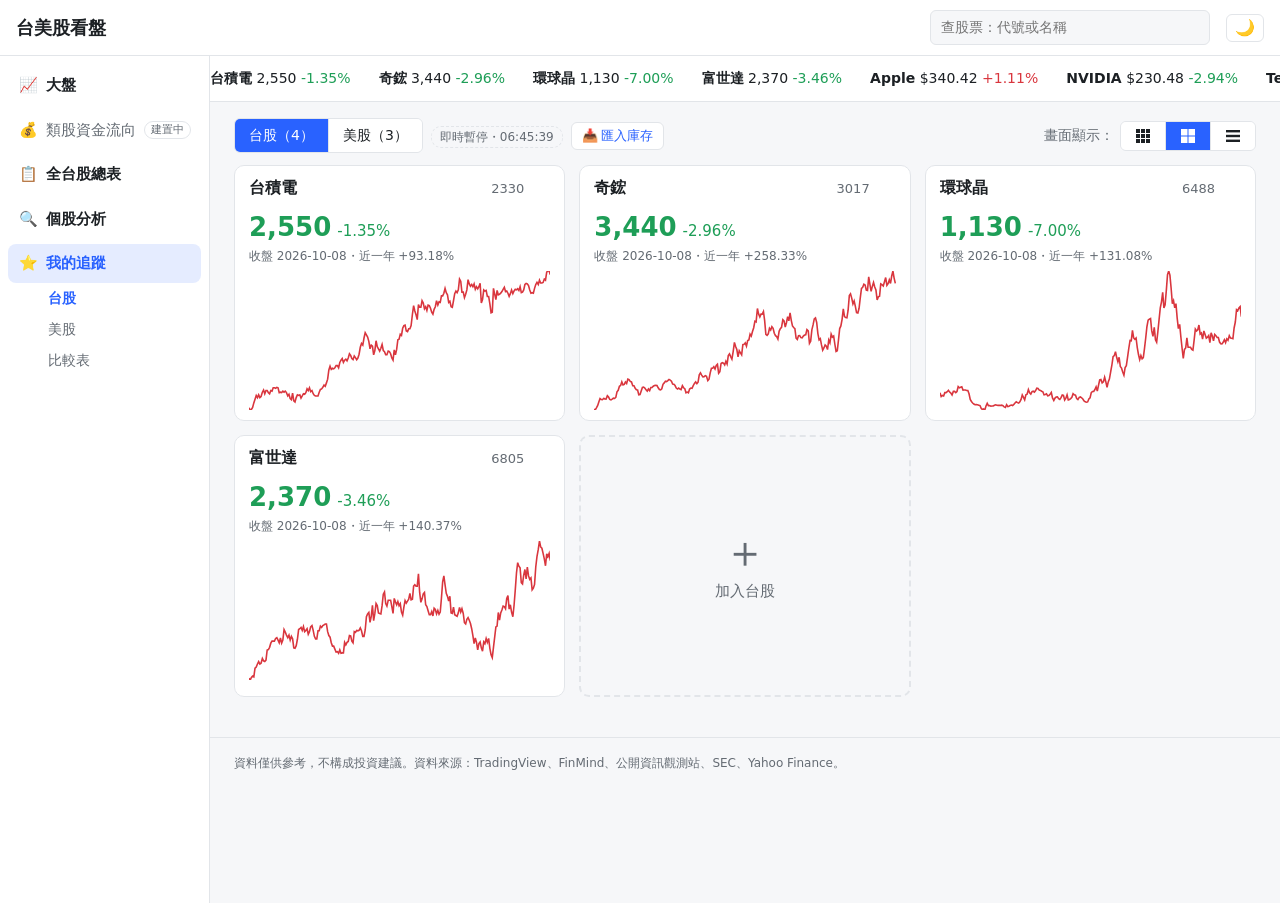
==== commit 026315cb: "我的追蹤：匯入庫存（股數、成本、損益，只存在瀏覽器） - assets/holdings.js：解析貼上文字、CSV（UTF-8／Big5）、Excel、PDF（集保 e 手掌握） - 首頁：匯入對話" ====
--- a/index.html
+++ b/index.html
@@ -22,6 +22,7 @@
       <button type="button" role="tab" data-mk="us">美股</button>
     </div>
     <span id="tw-live"></span>
+    <button type="button" class="btn" id="hold-btn">📥 匯入庫存</button>
     <div class="view-wrap">
     <span class="view-label" id="view-label">畫面顯示：</span>
     <div class="seg view-btns" role="group" aria-labelledby="view-label">
@@ -39,10 +40,12 @@
   </div>
   <!-- 每個市場一個分頁：方塊模式看 .grid，清單模式看 .list-pane（欄位與全台股總表相同＋近一年走勢） -->
   <section id="pane-tw" role="tabpanel">
+    <div class="hold-sum" id="tw-hsum" hidden></div>
     <div class="grid" id="tw"></div>
     <div class="list-pane" id="tw-list"></div>
   </section>
   <section id="pane-us" role="tabpanel" hidden>
+    <div class="hold-sum" id="us-hsum" hidden></div>
     <div class="grid" id="us"></div>
     <div class="list-pane" id="us-list"></div>
   </section>
@@ -58,6 +61,38 @@
   </form>
 </dialog>
 
+<!-- 匯入庫存：持股只存在這台裝置的瀏覽器（assets/holdings.js） -->
+<dialog id="hold-dlg" class="hold-dlg" aria-labelledby="hold-title">
+  <form method="dialog" class="dlg">
+    <h3 id="hold-title">匯入庫存</h3>
+    <p class="updated">持股只存在這台裝置的瀏覽器，不會上傳到 GitHub。換電腦或手機要再匯入一次，可以用「備份」存成 CSV 帶過去。</p>
+    <div id="hold-step1">
+      <textarea id="hold-text" rows="7" spellcheck="false" aria-label="貼上庫存"
+        placeholder="在 YesWin／XQ 的庫存表格全選複製，貼在這裡（含標題列）。&#10;也可以自己打，一行一檔：代號 股數 成本均價&#10;2330 1000 550.5&#10;0050 2000&#10;AAPL 10 180"></textarea>
+      <div class="hold-row">
+        <label class="btn">選擇檔案<input type="file" id="hold-file" accept=".csv,.txt,.xls,.xlsx,.pdf" hidden></label>
+        <span class="updated">CSV、Excel、集保 e 手掌握 PDF</span>
+        <button type="button" class="btn primary" id="hold-parse">解析</button>
+      </div>
+    </div>
+    <div id="hold-step2" hidden>
+      <div id="hold-preview"></div>
+      <div class="hold-opts">
+        <label><input type="radio" name="hold-mode" value="replace" checked> 取代目前持股</label>
+        <label><input type="radio" name="hold-mode" value="merge"> 和目前持股相加</label>
+        <label id="hold-addw-wrap"><input type="checkbox" id="hold-addw" checked> <span id="hold-addw-text"></span></label>
+      </div>
+    </div>
+    <p id="hold-msg" class="updated" role="status"></p>
+    <div class="dlg-foot hold-foot">
+      <span class="hold-cur" id="hold-cur"></span>
+      <button type="button" class="btn" id="hold-back" hidden>重新貼上</button>
+      <button class="btn" value="cancel">關閉</button>
+      <button type="button" class="btn primary" id="hold-save" hidden>匯入</button>
+    </div>
+  </form>
+</dialog>
+
 <footer>
   資料僅供參考，不構成投資建議。資料來源：TradingView、FinMind、公開資訊觀測站、SEC、Yahoo Finance。
 </footer>
@@ -69,6 +104,7 @@
 <script src="assets/refs.js"></script>
 <script src="assets/stockcols.js"></script>
 <script src="assets/live.js"></script>
+<script src="assets/holdings.js"></script>
 <script>
 (async function () {
   let w;
@@ -81,6 +117,8 @@
   ownTape(document.getElementById("tape"));
   const twCards = new Map();  // 台股代號 → 卡片的走勢區（盤中即時更新用）
   const lastQ = {};           // 台股代號 → 最新的富果即時報價
+  const hold = Holdings.load();   // 持股（只存在這台裝置）
+  const px = { tw: {}, us: {} };  // 持股損益用的最新股價
 
   function addCards(list, el, m) {
     for (const item of list) {
@@ -88,7 +126,8 @@
       const a = document.createElement("a");
       a.className = "card";
       a.href = "stock.html?symbol=" + encodeURIComponent(sym) + "&m=" + m;
-      a.innerHTML = '<div class="card-head"><strong></strong><span></span></div><div class="mini"></div>' +
+      a.innerHTML = '<div class="card-head"><strong></strong><span></span></div>' +
+        (hold[m][sym] ? '<div class="hold-line" data-k="' + m + ":" + App.esc(sym) + '"></div>' : "") + '<div class="mini"></div>' +
         '<button type="button" class="rm" title="從追蹤清單移除">×</button>';
       a.querySelector("strong").textContent = item.name;
       a.querySelector("span").textContent = sym;
@@ -199,6 +238,7 @@
     try { d = await stockData(item); } catch (e) { return TV.miniOverview(host, item); }
     const c = d.price.close.slice(-250), dates = d.price.dates.slice(-250), n = c.length;
     if (n < 2) return TV.miniOverview(host, item);
+    setPx(App.marketOf(item), App.symbolOf(item), c[n - 1]);
     const diff = c[n - 1] - c[n - 2], pct = diff / c[n - 2] * 100;
     const yearCls = App.upDown(c[n - 1] - c[0]);
     const min = Math.min(...c), max = Math.max(...c), W = 300, H = 100;
@@ -213,6 +253,214 @@
         "</svg>" +
       "</div>";
   }
+
+  // ---------- 持股：股數、成本、損益（只存在這台裝置的瀏覽器） ----------
+  // 價格來源：盤中即時 > 個股日 K 最後一筆 > 全台股總表／summary.json（不在追蹤清單的持股也用得到）
+  function setPx(m, code, p, weak) {
+    if (!App.isNum(p) || (weak && App.isNum(px[m][code]))) return;
+    if (px[m][code] === p) return;
+    px[m][code] = p;
+    clearTimeout(holdTimer);
+    holdTimer = setTimeout(renderHold, 50);
+  }
+  let holdTimer;
+  async function loadHoldPrices() {
+    if (Holdings.count(hold, "tw")) {
+      try { const all = await Refs.load(); for (const code of Object.keys(hold.tw)) setPx("tw", code, all.byCode[code] && all.byCode[code].close, true); } catch (e) {}
+    }
+    if (Holdings.count(hold, "us")) {
+      try {
+        const sum = await App.loadJSON("data/summary.json");
+        for (const x of sum.stocks || []) if (x.market === "US" && hold.us[x.symbol]) setPx("us", x.symbol, x.price, true);
+      } catch (e) {}
+    }
+    renderHold();
+  }
+  const money = (m, n, signed) => (App.isNum(n) ? (signed && n > 0 ? "+" : n < 0 ? "−" : "") + (m === "us" ? "$" : "") + App.fmtNum(Math.abs(n), m === "us" ? 2 : 0) : "—");
+  const shareFmt = (n) => (App.isNum(n) ? n.toLocaleString("zh-TW", { maximumFractionDigits: 4 }) : "—");
+  function plHtml(m, c) {
+    if (!App.isNum(c.pl)) return '<span class="updated">損益 —</span>';
+    return '<span class="' + App.upDown(c.pl) + '">損益 ' + money(m, c.pl, true) + "（" + App.fmtPct(c.pct, true) + "）</span>";
+  }
+  function holdingCols(m) {
+    return [
+      { k: "h_shares", t: "持股(股)", f: (s) => shareFmt(s.h_shares) },
+      { k: "h_avg", t: "成本均價", asc: true, f: (s) => (App.isNum(s.h_avg) ? (m === "us" ? "$" : "") + App.fmtNum(s.h_avg, 2) : "—") },
+      { k: "h_mv", t: "持股市值", f: (s) => money(m, s.h_mv) },
+      { k: "h_pl", t: "未實現損益", f: (s) => '<span class="' + App.upDown(s.h_pl) + '">' + money(m, s.h_pl, true) + "</span>" },
+      { k: "h_pct", t: "報酬率", f: (s) => StockCols.pctCell(s.h_pct) },
+    ];
+  }
+  function renderHold() {
+    // 卡片上的持股列
+    document.querySelectorAll(".hold-line").forEach((el) => {
+      const [m, code] = el.dataset.k.split(":");
+      const e = hold[m][code];
+      if (!e) return;
+      const c = Holdings.calc(e, px[m][code]);
+      el.innerHTML = "<span>持有 " + shareFmt(e.shares) + " 股" + (App.isNum(c.avg) ? "・均 " + App.fmtNum(c.avg, 2) : "") + "</span> " + plHtml(m, c);
+    });
+    // 每個分頁上方的總計
+    for (const m of ["tw", "us"]) {
+      const el = document.getElementById(m + "-hsum"), codes = Object.keys(hold[m]);
+      el.hidden = !codes.length;
+      if (!codes.length) continue;
+      let mv = 0, cost = 0, mvC = 0, noPx = 0, noCost = 0;
+      const inW = new Set(w[m].map((x) => App.symbolOf(x).toUpperCase()));
+      for (const code of codes) {
+        const e = hold[m][code], p = px[m][code];
+        if (!App.isNum(p)) { noPx++; continue; }
+        mv += p * e.shares;
+        if (App.isNum(e.cost) && e.cost > 0) { cost += e.cost; mvC += p * e.shares; } else noCost++;
+      }
+      const pl = cost ? mvC - cost : null;
+      const notes = [];
+      const outside = codes.filter((c) => !inW.has(c)).length;
+      if (outside) notes.push(outside + " 檔不在追蹤清單");
+      if (noPx) notes.push(noPx + " 檔沒有股價，未計入");
+      if (noCost) notes.push(noCost + " 檔沒有成本，損益未計入");
+      notes.push("損益未扣賣出手續費與稅");
+      el.innerHTML =
+        "<div><span>持股 <b>" + codes.length + "</b> 檔</span>" +
+        "<span>市值 <b>" + money(m, mv) + "</b></span>" +
+        "<span>成本 <b>" + (cost ? money(m, cost) : "—") + "</b></span>" +
+        '<span>未實現損益 <b class="' + App.upDown(pl) + '">' + (pl == null ? "—" : money(m, pl, true) + "（" + App.fmtPct(pl / cost * 100, true) + "）") + "</b></span></div>" +
+        '<div class="updated">' + notes.join("・") + "</div>";
+    }
+  }
+
+  // 匯入對話框
+  const hd = {
+    dlg: document.getElementById("hold-dlg"), text: document.getElementById("hold-text"), file: document.getElementById("hold-file"),
+    step1: document.getElementById("hold-step1"), step2: document.getElementById("hold-step2"), preview: document.getElementById("hold-preview"),
+    msg: document.getElementById("hold-msg"), save: document.getElementById("hold-save"), back: document.getElementById("hold-back"),
+    cur: document.getElementById("hold-cur"), addw: document.getElementById("hold-addw"), addwWrap: document.getElementById("hold-addw-wrap"),
+    addwText: document.getElementById("hold-addw-text"),
+  };
+  let parsed = null, holdBusy = false;
+  function holdStep(n) {
+    hd.step1.hidden = n !== 1; hd.step2.hidden = n !== 2;
+    hd.save.hidden = n !== 2; hd.back.hidden = n !== 2;
+  }
+  function holdCur() {
+    const t = Holdings.count(hold, "tw"), u = Holdings.count(hold, "us");
+    hd.cur.innerHTML = t + u ? "目前持股：台股 " + t + "、美股 " + u + ' 檔 <button type="button" class="linkish" data-act="backup">備份</button> <button type="button" class="linkish" data-act="clear">清除</button>' : "目前沒有持股資料";
+  }
+  document.getElementById("hold-btn").addEventListener("click", () => {
+    holdStep(1); hd.msg.textContent = ""; hd.file.value = ""; holdCur();
+    hd.dlg.showModal();
+    App.loadStockList().catch(() => {});
+  });
+  hd.cur.addEventListener("click", (e) => {
+    const b = e.target.closest("button[data-act]");
+    if (!b) return;
+    if (b.dataset.act === "backup") {
+      const a = document.createElement("a");
+      a.href = URL.createObjectURL(new Blob([Holdings.toCsv(hold)], { type: "text/csv" }));
+      a.download = "持股備份_" + new Date().toISOString().slice(0, 10) + ".csv";
+      a.click();
+      setTimeout(() => URL.revokeObjectURL(a.href), 5000);
+    } else if (confirm("清除這台裝置上的全部持股資料？（追蹤清單不受影響）")) {
+      hold.tw = {}; hold.us = {};
+      try { Holdings.save(hold); } catch (err) {}
+      location.reload();
+    }
+  });
+  async function runParse(getRows) {
+    hd.msg.textContent = "解析中…";
+    try {
+      const [rows, list] = await Promise.all([getRows(), App.loadStockList()]);
+      parsed = Holdings.parseRows(rows, list);
+    } catch (err) { hd.msg.textContent = "⚠ " + err.message; return; }
+    if (!parsed.items.length) {
+      hd.msg.textContent = "⚠ 找不到持股。" + (parsed.skipped.length ? "略過：" + parsed.skipped.slice(0, 3).map((x) => x.text.slice(0, 30) + "（" + x.why + "）").join("；") : "") + " 請確認有代號或名稱、股數兩欄。";
+      return;
+    }
+    hd.msg.textContent = "";
+    showPreview();
+  }
+  document.getElementById("hold-parse").addEventListener("click", () => {
+    if (!hd.text.value.trim()) { hd.msg.textContent = "請先貼上庫存，或選擇檔案。"; return; }
+    runParse(async () => Holdings.textRows(hd.text.value));
+  });
+  hd.file.addEventListener("change", () => { if (hd.file.files[0]) runParse(() => Holdings.fileRows(hd.file.files[0])); });
+  hd.back.addEventListener("click", () => { holdStep(1); hd.msg.textContent = ""; hd.file.value = ""; });
+
+  function showPreview() {
+    const inW = { tw: new Set(w.tw.map((x) => x.code)), us: new Set(w.us.map((x) => x.ticker.toUpperCase())) };
+    hd.preview.innerHTML =
+      '<div class="table-wrap hold-table"><table><thead><tr><th></th><th class="l">代號</th><th class="l">名稱</th><th>股數</th><th>成本均價</th><th>總成本</th></tr></thead><tbody>' +
+      parsed.items.map((it, i) =>
+        '<tr data-i="' + i + '"><td><input type="checkbox" checked aria-label="匯入 ' + App.esc(it.name) + '"></td>' +
+        '<td class="l">' + App.esc(it.code) + (it.m === "us" ? ' <span class="tag-us">美</span>' : "") + "</td>" +
+        '<td class="l">' + App.esc(it.name) + (inW[it.m].has(it.code) ? "" : ' <span class="updated">新</span>') + "</td>" +
+        '<td><input type="number" class="h-sh" min="0" step="any" value="' + it.shares + '" aria-label="股數"></td>' +
+        '<td><input type="number" class="h-avg" min="0" step="any" value="' + (it.cost != null ? +(it.cost / it.shares).toFixed(4) : "") + '" placeholder="不填" aria-label="成本均價"></td>' +
+        '<td class="h-cost">' + (it.cost != null ? money(it.m, it.cost) : "—") + "</td></tr>").join("") +
+      "</tbody></table></div>" +
+      (parsed.skipped.length ? '<details class="updated"><summary>略過 ' + parsed.skipped.length + " 列</summary>" +
+        parsed.skipped.map((x) => "<div>" + App.esc(x.text.slice(0, 60)) + "（" + x.why + "）</div>").join("") + "</details>" : "");
+    hd.preview.oninput = (e) => {
+      const tr = e.target.closest("tr[data-i]");
+      if (!tr) return;
+      const it = parsed.items[+tr.dataset.i];
+      const sh = parseFloat(tr.querySelector(".h-sh").value), avg = parseFloat(tr.querySelector(".h-avg").value);
+      if (e.target.classList.contains("h-sh")) {
+        const oldAvg = it.cost != null ? it.cost / it.shares : null;
+        if (sh > 0) { it.shares = sh; if (oldAvg != null) it.cost = oldAvg * sh; }
+      } else if (e.target.classList.contains("h-avg")) {
+        it.cost = avg > 0 ? avg * it.shares : null;
+      }
+      tr.querySelector(".h-cost").textContent = it.cost != null ? money(it.m, it.cost) : "—";
+      updateAddw();
+    };
+    hd.preview.onchange = updateAddw;
+    updateAddw();
+    holdStep(2);
+  }
+  function chosen() {
+    return [...hd.preview.querySelectorAll("tr[data-i]")].filter((tr) => tr.querySelector("input[type=checkbox]").checked).map((tr) => parsed.items[+tr.dataset.i]);
+  }
+  function newOnes() {
+    const inW = { tw: new Set(w.tw.map((x) => x.code)), us: new Set(w.us.map((x) => x.ticker.toUpperCase())) };
+    return chosen().filter((it) => !inW[it.m].has(it.code));
+  }
+  function updateAddw() {
+    const n = newOnes().length;
+    hd.addwWrap.hidden = !n;
+    hd.addwText.textContent = "不在追蹤清單的 " + n + " 檔一起加入追蹤清單";
+    hd.save.textContent = "匯入 " + chosen().length + " 檔";
+  }
+  hd.save.addEventListener("click", async () => {
+    if (holdBusy) return;
+    const items = chosen();
+    if (!items.length) { hd.msg.textContent = "請至少勾選一檔。"; return; }
+    const mode = hd.dlg.querySelector('input[name="hold-mode"]:checked').value;
+    const next = { tw: mode === "replace" ? {} : Object.assign({}, hold.tw), us: mode === "replace" ? {} : Object.assign({}, hold.us) };
+    for (const it of items) {
+      const prev = next[it.m][it.code];
+      const e = { name: it.name, shares: it.shares, cost: it.cost };
+      if (it.m === "tw") e.market = it.market; else e.exchange = it.exchange;
+      if (prev) { e.shares += prev.shares; e.cost = prev.cost != null && it.cost != null ? prev.cost + it.cost : null; }
+      next[it.m][it.code] = e;
+    }
+    try { Holdings.save(next); } catch (err) { hd.msg.textContent = "⚠ 瀏覽器不能儲存（可能是無痕模式）：" + err.message; return; }
+    const add = hd.addw.checked ? newOnes() : [];
+    if (!add.length) { hd.msg.textContent = "已匯入 " + items.length + " 檔。"; setTimeout(() => location.reload(), 600); return; }
+    holdBusy = true;
+    hd.msg.textContent = "持股已存好。加入追蹤清單中…";
+    try {
+      for (const m of ["tw", "us"]) {
+        const list = add.filter((it) => it.m === m).map((it) => (m === "tw" ? { code: it.code, name: it.name, market: it.market } : { ticker: it.code, name: it.name, exchange: it.exchange }));
+        if (list.length) await App.editWatchlist("add", m, list);
+      }
+      hd.msg.textContent = "已匯入 " + items.length + " 檔，新增 " + add.length + " 檔到追蹤清單（完整資料約 2～3 分鐘後產生）。";
+      setTimeout(() => location.reload(), 1500);
+    } catch (err) {
+      hd.msg.textContent = "持股已存好，但加入追蹤清單失敗：" + err.message;
+      holdBusy = false;
+    }
+  });
 
   addCards(w.tw, document.getElementById("tw"), "tw");
   addCards(w.us, document.getElementById("us"), "us");
@@ -283,8 +531,14 @@
     const base = m === "tw" ? StockCols.tw(listState.tw.pegLv || {}) : StockCols.us();
     // 走勢圖放在「漲跌」後面
     const at = base.findIndex((c) => c.k === "change_pct") + 1;
-    const cols = base.slice(0, at).concat([{ k: "_spark", t: "近一年走勢", nosort: true, f: (s) => '<span class="sp" data-sym="' + App.esc(s.code) + '"></span>' }], base.slice(at));
+    const holdCols = Holdings.count(hold, m) ? holdingCols(m) : [];
+    const cols = base.slice(0, at).concat([{ k: "_spark", t: "近一年走勢", nosort: true, f: (s) => '<span class="sp" data-sym="' + App.esc(s.code) + '"></span>' }], holdCols, base.slice(at));
     const st = listState[m];
+    rows.forEach((s) => {
+      setPx(m, s.code, s.close, true);
+      const e = hold[m][s.code], c = Holdings.calc(e, s.close);
+      Object.assign(s, { h_shares: e ? e.shares : null, h_avg: c.avg, h_mv: c.mv, h_pl: c.pl, h_pct: c.pct });
+    });
     const oldWrap = host.querySelector(".table-wrap"), scrollX = oldWrap ? oldWrap.scrollLeft : 0;  // 即時更新重畫時保留左右捲動位置
     let list = rows.slice();
     if (st.key) {
@@ -342,6 +596,7 @@
   let first = /^#(tw|us)$/.test(location.hash) ? location.hash.slice(1) : null;
   if (!first) { try { first = localStorage.getItem("watch-tab"); } catch (e) {} }
   showTab(first === "us" ? "us" : "tw");
+  if (Holdings.count(hold, "tw") || Holdings.count(hold, "us")) loadHoldPrices();
 
   // ---------- 台股盤中即時（富果）：卡片、清單的股價、漲跌、成交量 ----------
   // 富果免費方案每分鐘 60 次、每檔算一次：間隔隨檔數拉長（約每分鐘用 30 次，留額度給個股頁）
@@ -359,6 +614,7 @@
       for (const it of w.tw) {
         const q = lastQ[it.code];
         if (!q) continue;
+        setPx("tw", it.code, q.price);
         const key = "tw:" + it.code;
         const d = dataCache[key] && await dataCache[key].catch(() => null);
         if (d) {
--- a/assets/style.css
+++ b/assets/style.css
@@ -297,10 +297,40 @@
 /* 價／量／副圖三格與拖拉條 */
 .kpane { position: relative; }
 .chart-body.kpane, .sub-body.kpane { height: auto; }
-.pane-resizer { height: 8px; cursor: row-resize; background: transparent; border-top: 1px solid var(--border); position: relative; touch-action: none; }
-.pane-resizer::after { content: ""; position: absolute; left: 50%; top: 2px; width: 36px; height: 3px; margin-left: -18px; border-radius: 2px; background: var(--border); }
-.pane-resizer:hover::after, .pane-resizer.dragging::after, .pane-resizer:focus-visible::after { background: var(--accent); }
+.pane-resizer { height: 12px; cursor: row-resize; background: transparent; border-top: 1px solid var(--border); position: relative; touch-action: none; }
+.pane-resizer::after { content: ""; position: absolute; left: 50%; top: 3px; width: 56px; height: 5px; margin-left: -28px; border-radius: 3px; background: var(--muted); opacity: .55; }
+.pane-resizer:hover, .pane-resizer.dragging { background: color-mix(in srgb, var(--accent) 10%, transparent); }
+.pane-resizer:hover::after, .pane-resizer.dragging::after, .pane-resizer:focus-visible::after { background: var(--accent); opacity: 1; }
+@media (pointer: coarse) { .pane-resizer { height: 20px; } .pane-resizer::after { top: 7px; } }  /* 手機手指好按 */
 .kpane[hidden] + .pane-resizer { display: none; }
+
+/* K 線全螢幕 */
+.panel.kfs { position: relative; }
+.fs-btn { position: absolute; top: 10px; right: 12px; z-index: 3; width: 32px; height: 32px; display: inline-flex; align-items: center; justify-content: center;
+  border: 1px solid var(--border); border-radius: 6px; background: var(--card); color: var(--muted); cursor: pointer; }
+.fs-btn:hover, .fs-btn:focus-visible { color: var(--accent); border-color: var(--accent); }
+.fs-btn svg { width: 16px; height: 16px; fill: none; stroke: currentColor; stroke-width: 1.8; stroke-linecap: round; stroke-linejoin: round; }
+.panel.kfs:fullscreen, .panel.kfs.fs-fallback { display: flex; flex-direction: column; margin: 0; padding: 12px 16px; border-radius: 0; background: var(--card); overflow: auto; }
+.panel.kfs.fs-fallback { position: fixed; inset: 0; z-index: 1000; }
+.panel.kfs:fullscreen > *, .panel.kfs.fs-fallback > * { flex-shrink: 0; }  /* 週期列、工具列不被擠扁，只有 K 線那格伸縮 */
+.panel.kfs:fullscreen .chart-body, .panel.kfs.fs-fallback .chart-body { flex: 1 1 auto; height: auto !important; min-height: 240px; }
+.panel.kfs:fullscreen .sub-body, .panel.kfs.fs-fallback .sub-body { flex: none; }
+.panel.kfs:fullscreen > .note, .panel.kfs:fullscreen > .table-wrap,
+.panel.kfs.fs-fallback > .note, .panel.kfs.fs-fallback > .table-wrap { display: none; }
+body.fs-lock { overflow: hidden; }
+
+/* K 線下方的摺疊區塊（扣抵表、說明）：和圖分開的框，可收合 */
+.k-box { margin-top: 12px; border: 1px solid var(--border); border-radius: 8px; background: var(--bg); }
+.k-box > summary { display: flex; align-items: center; gap: 8px; padding: 8px 12px; cursor: pointer; font-size: 14px; font-weight: 600; list-style: none; user-select: none; }
+.k-box > summary::-webkit-details-marker { display: none; }
+.k-box > summary::before { content: ""; width: 7px; height: 7px; border-right: 2px solid var(--muted); border-bottom: 2px solid var(--muted); transform: rotate(-45deg); transition: transform .15s; }
+.k-box[open] > summary::before { transform: rotate(45deg); }
+.k-box > summary::after { content: "展開"; margin-left: auto; padding: 2px 10px; border: 1px solid var(--border); border-radius: 12px; font-size: 12px; font-weight: 400; color: var(--muted); }
+.k-box[open] > summary::after { content: "收合"; }
+.k-box > summary:hover::after, .k-box > summary:focus-visible::after { color: var(--accent); border-color: var(--accent); }
+.k-box[open] > summary { border-bottom: 1px solid var(--border); }
+.k-box > .table-wrap { margin: 0; border: 0; border-radius: 0 0 8px 8px; }
+.k-box > .note { margin: 0; padding: 10px 12px; }
 
 /* 副圖一、副圖二選單 */
 .sub-sel { display: inline-flex; gap: 10px; flex-wrap: wrap; }
@@ -461,3 +491,31 @@
   .canvas-body, .two-col.charts-2 .body { height: 260px; }
   th, td { padding: 7px 8px; }
 }
+
+/* 我的追蹤：持股（匯入庫存） */
+#hold-btn { padding: 4px 10px; font-size: 13px; cursor: pointer; }
+.hold-sum { background: var(--card); border: 1px solid var(--border); border-radius: 10px; padding: 10px 14px; margin-bottom: 12px; }
+.hold-sum > div:first-child { display: flex; flex-wrap: wrap; gap: 4px 22px; font-size: 14px; color: var(--muted); }
+.hold-sum b { color: var(--text); font-size: 16px; font-weight: 600; margin-left: 4px; }
+.hold-sum b.up { color: var(--up); }
+.hold-sum b.down { color: var(--down); }
+.hold-sum .updated { margin-top: 4px; }
+.hold-line { display: flex; flex-wrap: wrap; justify-content: space-between; gap: 0 8px; padding: 4px 14px 0; font-size: 13px; color: var(--muted); }
+.grid.view-small .hold-line { padding: 3px 10px 0; font-size: 11px; }
+.hold-dlg { width: min(680px, calc(100vw - 32px)); }
+.hold-dlg textarea { width: 100%; box-sizing: border-box; padding: 8px 10px; border: 1px solid var(--border); border-radius: 6px; background: var(--bg); color: var(--text); font: 13px/1.5 ui-monospace, Consolas, monospace; resize: vertical; }
+.hold-row { display: flex; flex-wrap: wrap; align-items: center; gap: 8px; margin-top: 8px; }
+.hold-row .btn { cursor: pointer; }
+.hold-row #hold-parse { margin-left: auto; }
+.hold-table { max-height: 46vh; overflow: auto; border: 1px solid var(--border); border-radius: 8px; }
+.hold-table input[type=number] { width: 7.5em; padding: 3px 6px; text-align: right; }
+.hold-table input[type=checkbox] { width: auto; }
+.tag-us { font-size: 11px; color: var(--muted); border: 1px solid var(--border); border-radius: 4px; padding: 0 3px; }
+.hold-opts { display: flex; flex-wrap: wrap; gap: 6px 16px; margin-top: 10px; font-size: 14px; }
+.hold-opts label { display: inline-flex; align-items: center; gap: 4px; cursor: pointer; }
+.hold-opts input { width: auto; }
+.hold-foot { align-items: center; gap: 6px; flex-wrap: wrap; }
+.hold-cur { margin-right: auto; font-size: 13px; color: var(--muted); }
+.linkish { border: 0; background: none; padding: 0 2px; color: var(--accent); font: inherit; cursor: pointer; text-decoration: underline; }
+.dlg details { margin-top: 8px; }
+.dlg .btn { cursor: pointer; }
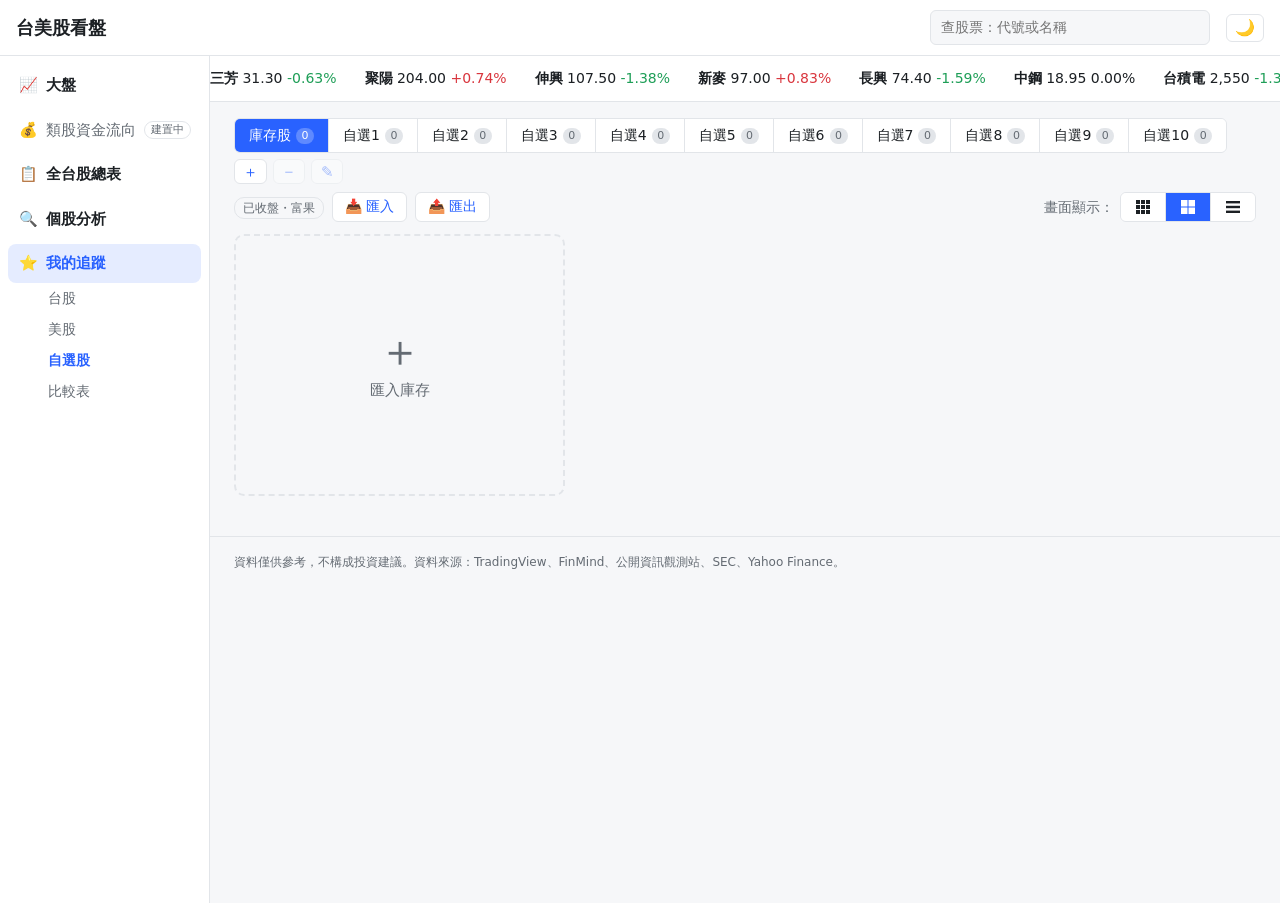
==== commit b2f5b1c9: "up10" ====
--- a/index.html
+++ b/index.html
@@ -17,12 +17,18 @@
 
 <main class="wide">
   <div class="toolbar">
-    <div class="seg mk-tabs" role="tablist" aria-label="市場">
-      <button type="button" role="tab" data-mk="tw">台股</button>
-      <button type="button" role="tab" data-mk="us">美股</button>
+    <!-- 自選股分頁：頁簽雙擊或按 ✎ 改名稱，＋ 新增、− 刪除目前分頁（存在 config/groups.json） -->
+    <div class="grp-bar">
+      <div class="seg grp-tabs" role="tablist" aria-label="自選股分頁" id="grp-tabs"></div>
+      <button type="button" class="btn grp-btn" id="grp-add" title="新增分頁" aria-label="新增分頁">＋</button>
+      <button type="button" class="btn grp-btn" id="grp-del" title="刪除目前分頁" aria-label="刪除目前分頁">−</button>
+      <button type="button" class="btn grp-btn" id="grp-ren" title="改目前分頁的名稱（也可以雙擊頁簽）" aria-label="改目前分頁的名稱">✎</button>
+      <span class="updated" id="grp-msg" role="status"></span>
     </div>
     <span id="tw-live"></span>
-    <button type="button" class="btn" id="hold-btn">📥 匯入庫存</button>
+    <button type="button" class="btn" id="io-import" title="匯入目前畫面的股票（庫存股：匯入庫存）">📥 匯入</button>
+    <button type="button" class="btn" id="io-export" title="把目前畫面的股票存成 CSV（Excel 可開）">📤 匯出</button>
+    <span class="view-title" id="view-title"></span>
     <div class="view-wrap">
     <span class="view-label" id="view-label">畫面顯示：</span>
     <div class="seg view-btns" role="group" aria-labelledby="view-label">
@@ -38,15 +44,12 @@
     </div>
     </div>
   </div>
-  <!-- 每個市場一個分頁：方塊模式看 .grid，清單模式看 .list-pane（欄位與全台股總表相同＋近一年走勢） -->
-  <section id="pane-tw" role="tabpanel">
+  <!-- 目前分頁：方塊模式看 .grid（台股美股混在一起），清單模式看 .list-pane（台股、美股各一張表，欄位與總表相同＋近一年走勢） -->
+  <section id="pane" role="tabpanel">
     <div class="hold-sum" id="tw-hsum" hidden></div>
-    <div class="grid" id="tw"></div>
+    <div class="hold-sum" id="us-hsum" hidden></div>
+    <div class="grid" id="grid"></div>
     <div class="list-pane" id="tw-list"></div>
-  </section>
-  <section id="pane-us" role="tabpanel" hidden>
-    <div class="hold-sum" id="us-hsum" hidden></div>
-    <div class="grid" id="us"></div>
     <div class="list-pane" id="us-list"></div>
   </section>
 </main>
@@ -58,6 +61,30 @@
     <ul id="add-list" class="pick-list"></ul>
     <p id="add-msg" class="updated" role="status"></p>
     <div class="dlg-foot"><button class="btn" value="cancel">關閉</button></div>
+  </form>
+</dialog>
+
+<!-- 匯入股票清單（自選股分頁、台股、美股）：只要代號或名稱 -->
+<dialog id="list-dlg" class="hold-dlg" aria-labelledby="list-title">
+  <form method="dialog" class="dlg">
+    <h3 id="list-title">匯入股票</h3>
+    <div id="list-step1">
+      <textarea id="list-text" rows="7" spellcheck="false" aria-label="貼上股票清單"
+        placeholder="貼上股票代號或名稱，一行一檔，或從 Excel／XQ／YesWin 複製整個表格。&#10;2330&#10;聯發科&#10;AAPL&#10;也可以匯入這個網站「匯出」的 CSV。"></textarea>
+      <div class="hold-row">
+        <label class="btn">選擇檔案<input type="file" id="list-file" accept=".csv,.txt,.xls,.xlsx,.pdf" hidden></label>
+        <span class="updated">CSV、Excel、TXT</span>
+        <button type="button" class="btn primary" id="list-parse">解析</button>
+      </div>
+    </div>
+    <div id="list-step2" hidden><div id="list-preview"></div></div>
+    <p id="list-msg" class="updated" role="status"></p>
+    <div class="dlg-foot hold-foot">
+      <span></span>
+      <button type="button" class="btn" id="list-back" hidden>重新貼上</button>
+      <button class="btn" value="cancel">關閉</button>
+      <button type="button" class="btn primary" id="list-save" hidden>加入</button>
+    </div>
   </form>
 </dialog>
 
@@ -120,58 +147,214 @@
   const hold = Holdings.load();   // 持股（只存在這台裝置）
   const px = { tw: {}, us: {} };  // 持股損益用的最新股價
 
-  function addCards(list, el, m) {
-    for (const item of list) {
-      const sym = App.symbolOf(item);
+  // ---------- 畫面：左側選單「台股」「美股」＝追蹤清單全部；右邊頁簽「庫存股」＋自選股分頁 ----------
+  // view："tw" | "us" | "hold" | 數字（自選股分頁的位置）
+  // 追蹤清單（watchlist.json）決定每天抓哪些股票的資料；自選股分頁（groups.json）只是分組，分頁裡的股票一定也在追蹤清單
+  const itemOf = {};  // "tw:2330" → { m, item }
+  function indexItems() {
+    for (const k of Object.keys(itemOf)) delete itemOf[k];
+    w.tw.forEach((it) => { itemOf["tw:" + it.code] = { m: "tw", item: it }; });
+    w.us.forEach((it) => { itemOf["us:" + it.ticker.toUpperCase()] = { m: "us", item: it }; });
+  }
+  indexItems();
+  const keyOf = (m, sym) => m + ":" + String(sym).toUpperCase();
+  let groups = await App.loadGroups(w);
+  groups.forEach((g) => { g.items = g.items.filter((k) => itemOf[k]); });
+
+  let view = "hold";
+  function viewFromHash() {
+    const h = location.hash;
+    if (h === "#tw" || h === "#us" || h === "#hold") return h.slice(1);
+    const m = /^#g(\d+)$/.exec(h);
+    if (m && +m[1] >= 1 && +m[1] <= groups.length) return +m[1] - 1;
+    return null;
+  }
+  {
+    let v = viewFromHash();
+    if (v == null) { try { const s = localStorage.getItem("watch-view-key"); v = /^g\d+$/.test(s) ? +s.slice(1) : s; } catch (e) {} }
+    view = v === "tw" || v === "us" || v === "hold" || (Number.isInteger(v) && v >= 0 && v < groups.length) ? v : "hold";
+  }
+  const isGroup = () => typeof view === "number";
+  const holdKeys = () => Object.keys(hold.tw).sort().map((c) => "tw:" + c).concat(Object.keys(hold.us).sort().map((c) => "us:" + c.toUpperCase()));
+  function viewKeys() {
+    if (view === "tw") return w.tw.map((x) => "tw:" + x.code);
+    if (view === "us") return w.us.map((x) => "us:" + x.ticker.toUpperCase());
+    if (view === "hold") return holdKeys();
+    return groups[view].items;
+  }
+  const viewSet = () => new Set(viewKeys());
+  const viewName = () => (view === "tw" ? "全部台股" : view === "us" ? "全部美股" : view === "hold" ? "庫存股" : groups[view].name);
+  // 卡片用的股票：追蹤清單的；庫存股裡不在追蹤清單的用持股資料補
+  function entryOf(k) {
+    if (itemOf[k]) return itemOf[k];
+    const [m, sym] = k.split(":");
+    const e = hold[m][sym] || hold[m][sym.toUpperCase()];
+    if (!e) return null;
+    return { m, item: m === "tw" ? { code: sym, name: e.name || sym, market: e.market || "TWSE" } : { ticker: sym, name: e.name || sym, exchange: e.exchange || "NASDAQ" }, outside: true };
+  }
+
+  // ---------- 自選股分頁存檔（依序存，快速連續改不會互相蓋掉） ----------
+  const grpMsg = document.getElementById("grp-msg");
+  let saving = Promise.resolve();
+  function persist() {
+    saving = saving.then(async () => {
+      grpMsg.textContent = "儲存中…";
+      try { await App.saveGroups(groups); grpMsg.textContent = "已儲存"; setTimeout(() => { if (grpMsg.textContent === "已儲存") grpMsg.textContent = ""; }, 2000); }
+      catch (err) { grpMsg.textContent = "⚠ " + err.message; }
+    });
+    return saving;
+  }
+
+  // 頁簽：庫存股（固定）＋自選股分頁
+  const tabsEl = document.getElementById("grp-tabs");
+  function renderTabs() {
+    const tab = (v, name, n, title) => '<button type="button" role="tab" data-v="' + v + '" aria-selected="' + (String(view) === String(v)) + '" aria-pressed="' + (String(view) === String(v)) + '"' + (title ? ' title="' + title + '"' : "") + ">" +
+      '<span class="g-name">' + App.esc(name) + '</span><span class="g-cnt">' + n + "</span></button>";
+    tabsEl.innerHTML = tab("hold", "庫存股", holdKeys().length, "匯入的持股（只存在這台裝置）") +
+      groups.map((g, i) => tab(i, g.name, g.items.length, "雙擊可以改名稱")).join("");
+    document.getElementById("grp-del").disabled = !isGroup() || groups.length <= 1;
+    document.getElementById("grp-ren").disabled = !isGroup();
+    document.getElementById("view-title").textContent = view === "tw" || view === "us" ? viewName() + " " + viewKeys().length + " 檔（追蹤清單）" : "";
+  }
+  const vOf = (b) => (b.dataset.v === "hold" ? "hold" : +b.dataset.v);
+  tabsEl.addEventListener("click", (e) => {
+    const b = e.target.closest("button[data-v]");
+    if (!b || b.querySelector("input") || vOf(b) === view) return;
+    showView(vOf(b));
+  });
+  tabsEl.addEventListener("dblclick", (e) => {
+    const b = e.target.closest("button[data-v]");
+    if (b && b.dataset.v !== "hold") rename(+b.dataset.v);
+  });
+  // 改名稱：頁簽變成輸入框，Enter 或點別處存檔，Esc 取消
+  function rename(i) {
+    if (view !== i) showView(i);
+    const b = tabsEl.querySelector('button[data-v="' + i + '"]');
+    if (!b || b.querySelector("input")) return;
+    const old = groups[i].name;
+    b.innerHTML = '<input class="g-input" maxlength="16" aria-label="分頁名稱">';
+    const inp = b.querySelector("input");
+    inp.value = old;
+    inp.focus();
+    inp.select();
+    let done = false;
+    const finish = (save) => {
+      if (done) return;
+      done = true;
+      const v = inp.value.replace(/[\u0000-\u001f"\\<>]/g, "").trim().slice(0, 16);
+      if (save && v && v !== old) { groups[i].name = v; persist(); }
+      renderTabs();
+    };
+    inp.addEventListener("keydown", (e) => {
+      if (e.key === "Enter") { e.preventDefault(); finish(true); }
+      else if (e.key === "Escape") { e.preventDefault(); finish(false); }
+      e.stopPropagation();
+    });
+    inp.addEventListener("blur", () => finish(true));
+    inp.addEventListener("click", (e) => e.stopPropagation());
+  }
+  document.getElementById("grp-ren").addEventListener("click", () => { if (isGroup()) rename(view); });
+  document.getElementById("grp-add").addEventListener("click", () => {
+    if (groups.length >= 30) { alert("最多 30 個自選股分頁。"); return; }
+    const used = new Set(groups.map((g) => g.name));
+    let n = groups.length + 1;
+    while (used.has("自選" + n)) n++;
+    groups.push({ name: "自選" + n, items: [] });
+    showView(groups.length - 1);
+    persist();
+    rename(view);
+  });
+  document.getElementById("grp-del").addEventListener("click", () => {
+    if (!isGroup() || groups.length <= 1) return;
+    const g = groups[view];
+    if (!confirm("刪除分頁「" + g.name + "」？" + (g.items.length ? "\n裡面的 " + g.items.length + " 檔仍會留在追蹤清單（左側「台股」「美股」看得到）。" : ""))) return;
+    groups.splice(view, 1);
+    showView(Math.max(0, view - 1));
+    persist();
+  });
+
+  // ---------- 顯示目前畫面 ----------
+  const grid = document.getElementById("grid");
+  function showView(v) {
+    view = v;
+    try { localStorage.setItem("watch-view-key", isGroup() ? "g" + view : view); } catch (e) {}
+    const hash = "#" + (isGroup() ? "g" + (view + 1) : view);
+    if (location.hash !== hash) history.replaceState(null, "", hash);
+    // 左側選單：台股／美股／自選股
+    document.querySelectorAll(".sidebar a.sub").forEach((a) => {
+      const h = a.getAttribute("href") || "";
+      if (/^(index\.html)?#(tw|us|hold)$/.test(h)) a.classList.toggle("cur", h.endsWith("#" + (view === "tw" || view === "us" ? view : "hold")));
+    });
+    renderTabs();
+    renderCards();
+    if (document.querySelector("main").classList.contains("mode-list")) { renderList("tw"); renderList("us"); }
+    renderHold();
+    if (liveCtl) liveCtl.now();
+  }
+  window.addEventListener("hashchange", () => { const v = viewFromHash(); if (v != null && v !== view) showView(v); });
+
+  function renderCards() {
+    grid.innerHTML = "";
+    twCards.clear();
+    const rmTitle = view === "tw" || view === "us" ? "從追蹤清單移除" : view === "hold" ? "從庫存移除" : "從這個分頁移除";
+    for (const k of viewKeys()) {
+      const x = entryOf(k);
+      if (!x) continue;
+      const { m, item } = x, sym = App.symbolOf(item);
       const a = document.createElement("a");
       a.className = "card";
       a.href = "stock.html?symbol=" + encodeURIComponent(sym) + "&m=" + m;
       a.innerHTML = '<div class="card-head"><strong></strong><span></span></div>' +
         (hold[m][sym] ? '<div class="hold-line" data-k="' + m + ":" + App.esc(sym) + '"></div>' : "") + '<div class="mini"></div>' +
-        '<button type="button" class="rm" title="從追蹤清單移除">×</button>';
+        '<button type="button" class="rm" title="' + rmTitle + '">×</button>';
       a.querySelector("strong").textContent = item.name;
-      a.querySelector("span").textContent = sym;
-      a.querySelector(".rm").setAttribute("aria-label", "從追蹤清單移除 " + item.name);
-      a.querySelector(".rm").addEventListener("click", (e) => { e.preventDefault(); e.stopPropagation(); removeStock(m, item, a); });
-      el.appendChild(a);
+      a.querySelector("span").textContent = (m === "us" && view !== "us" ? "美・" : "") + sym;
+      a.querySelector(".rm").setAttribute("aria-label", rmTitle + " " + item.name);
+      a.querySelector(".rm").addEventListener("click", (e) => { e.preventDefault(); e.stopPropagation(); removeKey(k, a); });
+      grid.appendChild(a);
       if (m === "tw") twCards.set(sym, a.querySelector(".mini"));
       ownMini(a.querySelector(".mini"), item);
     }
-    // 最後一格是「＋」：加入新的追蹤股票
+    // 最後一格「＋」：庫存股開匯入庫存，其他開搜尋
     const add = document.createElement("button");
     add.type = "button";
     add.className = "card add-card";
-    add.innerHTML = '<span class="plus">＋</span><span>加入' + (m === "tw" ? "台股" : "美股") + "</span>";
-    add.addEventListener("click", () => openAdd(m));
-    el.appendChild(add);
-  }
-
-  // ---------- 加入／移除（寫回 GitHub 上的 config/watchlist.json） ----------
+    add.innerHTML = '<span class="plus">＋</span><span>' + (view === "hold" ? "匯入庫存" : view === "tw" ? "加入台股" : view === "us" ? "加入美股" : "加入股票") + "</span>";
+    add.addEventListener("click", addClick);
+    grid.appendChild(add);
+  }
+  function addClick() { if (view === "hold") openHold(); else openAdd(); }
+
+  // ---------- 加入股票（搜尋）：台股／美股畫面加進追蹤清單；自選股分頁加進分頁（新股票也加進追蹤清單） ----------
   const dlg = document.getElementById("add-dlg"), addQ = document.getElementById("add-q");
   const addList = document.getElementById("add-list"), addMsg = document.getElementById("add-msg");
-  let addMarket = "tw", picks = [], busy = false;
-  function openAdd(m) {
-    addMarket = m;
+  let picks = [], busy = false;
+  function openAdd() {
     addQ.value = "";
     addList.innerHTML = "";
-    addMsg.textContent = m === "tw" ? "台股上市、上櫃都可以加入。" : "美股 Nasdaq、NYSE 都可以加入。";
+    document.getElementById("add-title").textContent = "加入股票到「" + viewName() + "」";
+    addMsg.textContent = view === "tw" ? "台股上市、上櫃都可以加入。" : view === "us" ? "美股 Nasdaq、NYSE 都可以加入。" : "台股上市、上櫃，美股 Nasdaq、NYSE 都可以加入。";
     dlg.showModal();
     addQ.focus();
     App.loadStockList().catch(() => {});
   }
   let st;
   addQ.addEventListener("input", () => { clearTimeout(st); st = setTimeout(searchAdd, 120); });
-  addQ.addEventListener("keydown", (e) => { if (e.key === "Enter") { e.preventDefault(); if (picks[0]) addStock(picks[0]); } });
+  addQ.addEventListener("keydown", (e) => { if (e.key === "Enter") { e.preventDefault(); const p = picks.find((r) => !viewSet().has(keyOf(r.m, r.symbol))); if (p) addStock(p); } });
   async function searchAdd() {
     const q = addQ.value.trim();
     if (!q) { addList.innerHTML = ""; return; }
-    const res = (await App.searchStocks(q, 40)).filter((r) => r.m === addMarket).slice(0, 8);
+    let res = await App.searchStocks(q, 40);
+    if (view === "tw" || view === "us") res = res.filter((r) => r.m === view);
+    res = res.slice(0, 10);
     if (addQ.value.trim() !== q) return;
     picks = res;
-    const have = new Set((addMarket === "tw" ? w.tw : w.us).map((x) => App.symbolOf(x).toUpperCase()));
-    addList.innerHTML = res.length ? res.map((r, i) =>
-      '<li><button type="button" data-i="' + i + '"' + (have.has(r.symbol) ? " disabled" : "") + "><b>" + App.esc(r.symbol) + "</b> " + App.esc(r.name) +
-      ' <span>' + App.esc(r.tag) + (have.has(r.symbol) ? "・已在清單" : "") + "</span></button></li>").join("") : '<li class="empty">找不到符合的股票</li>';
+    const here = viewSet();
+    addList.innerHTML = res.length ? res.map((r, i) => {
+      const k = keyOf(r.m, r.symbol), has = here.has(k);
+      return '<li><button type="button" data-i="' + i + '"' + (has ? " disabled" : "") + "><b>" + App.esc(r.symbol) + "</b> " + App.esc(r.name) +
+        ' <span>' + (r.m === "us" ? "美股・" : "") + App.esc(r.tag) + (has ? "・已在這裡" : itemOf[k] ? "・在追蹤清單" : "") + "</span></button></li>";
+    }).join("") : '<li class="empty">找不到符合的股票</li>';
   }
   addList.addEventListener("click", (e) => {
     const b = e.target.closest("button[data-i]");
@@ -182,27 +365,138 @@
     busy = true;
     addMsg.textContent = "加入 " + r.symbol + " " + r.name + " 中…";
     try {
-      await App.editWatchlist("add", r.m, r.item);
-      addMsg.textContent = "已加入 " + r.symbol + " " + r.name + "。完整資料約 2～3 分鐘後產生，之後每天自動更新。";
-      setTimeout(() => location.reload(), 1200);
+      const res = await addKeys([{ m: r.m, code: r.symbol, item: r.item }]);
+      addMsg.textContent = "已加入 " + r.symbol + " " + r.name + "。" + (res.fresh ? "完整資料約 2～3 分鐘後產生，之後每天自動更新。" : "");
+      if (res.fresh) setTimeout(() => location.reload(), 1200);
+      else { busy = false; searchAdd(); }
     } catch (err) {
       addMsg.textContent = "⚠ " + err.message;
       busy = false;
     }
   }
-  async function removeStock(m, item, card) {
-    if (!confirm("從追蹤清單移除「" + item.name + "（" + App.symbolOf(item) + "）」？")) return;
-    card.classList.add("busy");
+  // 加進目前畫面：不在追蹤清單的先加進追蹤清單；自選股分頁再加進分頁。回傳 { fresh: 新加進追蹤清單的檔數 }
+  async function addKeys(list) {
+    const fresh = list.filter((x) => !itemOf[keyOf(x.m, x.code)]);
+    for (const m of ["tw", "us"]) {
+      const items = fresh.filter((x) => x.m === m).map((x) => x.item);
+      if (items.length) { w = await App.editWatchlist("add", m, items); w = { tw: w.tw || [], us: w.us || [] }; }
+    }
+    if (fresh.length) { indexItems(); listState.tw.rows = listState.us.rows = null; }
+    if (isGroup()) {
+      const g = groups[view], have = new Set(g.items);
+      list.forEach((x) => { const k = keyOf(x.m, x.code); if (!have.has(k)) { have.add(k); g.items.push(k); } });
+      await persist();
+    }
+    if (!fresh.length) showView(view);
+    return { fresh: fresh.length };
+  }
+
+  // ×：台股／美股畫面＝從追蹤清單移除（也從各分頁拿掉）；庫存股＝刪掉這台裝置的持股資料；自選股分頁＝只從分頁移除
+  async function removeKey(k, el) {
+    const x = entryOf(k), label = x.item.name + "（" + App.symbolOf(x.item) + "）";
+    if (view === "hold") {
+      if (!confirm("從庫存移除「" + label + "」？（只刪這台裝置的持股資料，追蹤清單不變）")) return;
+      delete hold[x.m][App.symbolOf(x.item)];
+      try { Holdings.save(hold); } catch (err) {}
+      showView(view);
+      return;
+    }
+    if (isGroup()) {
+      if (!confirm("從「" + groups[view].name + "」移除「" + label + "」？（仍留在追蹤清單）")) return;
+      groups[view].items = groups[view].items.filter((y) => y !== k);
+      showView(view);
+      persist();
+      return;
+    }
+    const inGroups = groups.filter((g) => g.items.includes(k)).map((g) => g.name);
+    if (!confirm("從追蹤清單移除「" + label + "」？不再每天抓它的資料。" + (inGroups.length ? "\n也會從自選股分頁移除：" + inGroups.join("、") : ""))) return;
+    el.classList.add("busy");
     try {
-      await App.editWatchlist("remove", m, item);
-      // 清單模式移除後重新整理（卡片和表格都要更新）；方塊模式直接拿掉卡片
-      if (card.tagName === "TR") location.reload();
-      else card.remove();
-    } catch (err) {
-      card.classList.remove("busy");
-      alert(err.message);
-    }
-  }
+      w = await App.editWatchlist("remove", x.m, x.item);
+      w = { tw: w.tw || [], us: w.us || [] };
+    } catch (err) { el.classList.remove("busy"); alert(err.message); return; }
+    indexItems();
+    listState.tw.rows = listState.us.rows = null;
+    if (inGroups.length) { groups.forEach((g) => { g.items = g.items.filter((y) => y !== k); }); persist(); }
+    showView(view);
+  }
+
+  // ---------- 匯出／匯入（每個畫面都可以） ----------
+  function download(name, text) {
+    const a = document.createElement("a");
+    a.href = URL.createObjectURL(new Blob(["\ufeff" + text], { type: "text/csv" }));  // 加 BOM：Excel 開中文不會亂碼
+    a.download = name;
+    a.click();
+    setTimeout(() => URL.revokeObjectURL(a.href), 5000);
+  }
+  const today = () => new Date().toLocaleDateString("sv-SE");  // 本地日期 YYYY-MM-DD
+  document.getElementById("io-export").addEventListener("click", () => {
+    if (view === "hold") { download("庫存股_" + today() + ".csv", Holdings.toCsv(hold)); return; }
+    const q = (s) => '"' + String(s == null ? "" : s).replace(/"/g, '""') + '"';
+    const lines = ["市場,代號,名稱"].concat(viewKeys().map((k) => { const x = entryOf(k); return x ? [x.m === "tw" ? "台股" : "美股", App.symbolOf(x.item), q(x.item.name)].join(",") : null; }).filter(Boolean));
+    download(viewName().replace(/[\\/:*?"<>|]/g, "_") + "_" + today() + ".csv", lines.join("\n") + "\n");
+  });
+  document.getElementById("io-import").addEventListener("click", () => { if (view === "hold") openHold(); else openList(); });
+
+  // 股票清單匯入（自選股分頁、台股、美股）：貼上或選檔 → 預覽勾選 → 加入
+  const ld = {
+    dlg: document.getElementById("list-dlg"), text: document.getElementById("list-text"), file: document.getElementById("list-file"),
+    step1: document.getElementById("list-step1"), step2: document.getElementById("list-step2"), preview: document.getElementById("list-preview"),
+    msg: document.getElementById("list-msg"), save: document.getElementById("list-save"), back: document.getElementById("list-back"),
+  };
+  let lparsed = null, listBusy = false;
+  function listStep(n) { ld.step1.hidden = n !== 1; ld.step2.hidden = n !== 2; ld.save.hidden = n !== 2; ld.back.hidden = n !== 2; }
+  function openList() {
+    document.getElementById("list-title").textContent = "匯入股票到「" + viewName() + "」";
+    listStep(1); ld.msg.textContent = ""; ld.file.value = "";
+    ld.dlg.showModal();
+    App.loadStockList().catch(() => {});
+  }
+  async function runListParse(getRows) {
+    ld.msg.textContent = "解析中…";
+    try {
+      const [rows, list] = await Promise.all([getRows(), App.loadStockList()]);
+      lparsed = Holdings.parseList(rows, list);
+    } catch (err) { ld.msg.textContent = "⚠ " + err.message; return; }
+    if (view === "tw" || view === "us") lparsed.items = lparsed.items.filter((it) => it.m === view);
+    if (!lparsed.items.length) { ld.msg.textContent = "⚠ 找不到" + (view === "us" ? "美股" : view === "tw" ? "台股" : "股票") + "代號或名稱。"; return; }
+    const here = viewSet();
+    ld.preview.innerHTML = '<div class="table-wrap hold-table"><table><thead><tr><th></th><th class="l">代號</th><th class="l">名稱</th><th class="l">狀態</th></tr></thead><tbody>' +
+      lparsed.items.map((it, i) => {
+        const k = keyOf(it.m, it.code), has = here.has(k);
+        return '<tr data-i="' + i + '"><td><input type="checkbox"' + (has ? " disabled" : " checked") + ' aria-label="加入 ' + App.esc(it.name) + '"></td>' +
+          '<td class="l">' + App.esc(it.code) + (it.m === "us" ? ' <span class="tag-us">美</span>' : "") + '</td><td class="l">' + App.esc(it.name) + "</td>" +
+          '<td class="l updated">' + (has ? "已在這裡" : itemOf[k] ? "在追蹤清單" : "新股票") + "</td></tr>";
+      }).join("") + "</tbody></table></div>" +
+      (lparsed.skipped.length ? '<details class="updated"><summary>略過 ' + lparsed.skipped.length + " 列</summary>" +
+        lparsed.skipped.map((x) => "<div>" + App.esc(x.text.slice(0, 60)) + "（" + x.why + "）</div>").join("") + "</details>" : "");
+    ld.preview.onchange = updateListSave;
+    updateListSave();
+    ld.msg.textContent = "";
+    listStep(2);
+  }
+  const listChosen = () => [...ld.preview.querySelectorAll("tr[data-i]")].filter((tr) => tr.querySelector("input").checked).map((tr) => lparsed.items[+tr.dataset.i]);
+  function updateListSave() { ld.save.textContent = "加入 " + listChosen().length + " 檔"; }
+  document.getElementById("list-parse").addEventListener("click", () => {
+    if (!ld.text.value.trim()) { ld.msg.textContent = "請先貼上股票清單，或選擇檔案。"; return; }
+    runListParse(async () => Holdings.textRows(ld.text.value));
+  });
+  ld.file.addEventListener("change", () => { if (ld.file.files[0]) runListParse(() => Holdings.fileRows(ld.file.files[0])); });
+  ld.back.addEventListener("click", () => { listStep(1); ld.msg.textContent = ""; ld.file.value = ""; });
+  ld.save.addEventListener("click", async () => {
+    if (listBusy) return;
+    const items = listChosen();
+    if (!items.length) { ld.msg.textContent = "請至少勾選一檔。"; return; }
+    listBusy = true;
+    ld.msg.textContent = "加入中…";
+    try {
+      const res = await addKeys(items.map((it) => ({ m: it.m, code: it.code, item: it.m === "tw" ? { code: it.code, name: it.name, market: it.market } : { ticker: it.code, name: it.name, exchange: it.exchange } })));
+      ld.msg.textContent = "已加入 " + items.length + " 檔" + (res.fresh ? "（其中 " + res.fresh + " 檔是新股票，完整資料約 2～3 分鐘後產生）" : "") + "。";
+      if (res.fresh) setTimeout(() => location.reload(), 1500);
+      else setTimeout(() => ld.dlg.close(), 800);
+    } catch (err) { ld.msg.textContent = "⚠ " + err.message; }
+    listBusy = false;
+  });
 
   // 頁首報價列：讀 summary.json（紅漲綠跌）；讀不到就退回 TradingView 跑馬燈
   async function ownTape(host) {
@@ -300,13 +594,14 @@
       const c = Holdings.calc(e, px[m][code]);
       el.innerHTML = "<span>持有 " + shareFmt(e.shares) + " 股" + (App.isNum(c.avg) ? "・均 " + App.fmtNum(c.avg, 2) : "") + "</span> " + plHtml(m, c);
     });
-    // 每個分頁上方的總計
+    // 目前畫面裡的持股總計（台股、美股分開：幣別不同）
+    const here = viewSet();
     for (const m of ["tw", "us"]) {
-      const el = document.getElementById(m + "-hsum"), codes = Object.keys(hold[m]);
+      const el = document.getElementById(m + "-hsum");
+      const codes = Object.keys(hold[m]).filter((c) => here.has(keyOf(m, c)));
       el.hidden = !codes.length;
       if (!codes.length) continue;
       let mv = 0, cost = 0, mvC = 0, noPx = 0, noCost = 0;
-      const inW = new Set(w[m].map((x) => App.symbolOf(x).toUpperCase()));
       for (const code of codes) {
         const e = hold[m][code], p = px[m][code];
         if (!App.isNum(p)) { noPx++; continue; }
@@ -315,13 +610,13 @@
       }
       const pl = cost ? mvC - cost : null;
       const notes = [];
-      const outside = codes.filter((c) => !inW.has(c)).length;
-      if (outside) notes.push(outside + " 檔不在追蹤清單");
+      const outside = codes.filter((c) => !itemOf[keyOf(m, c)]).length;
+      if (outside) notes.push(outside + " 檔不在追蹤清單（不會每天抓資料）");
       if (noPx) notes.push(noPx + " 檔沒有股價，未計入");
       if (noCost) notes.push(noCost + " 檔沒有成本，損益未計入");
       notes.push("損益未扣賣出手續費與稅");
       el.innerHTML =
-        "<div><span>持股 <b>" + codes.length + "</b> 檔</span>" +
+        "<div><span>" + (m === "tw" ? "台股" : "美股") + "持股 <b>" + codes.length + "</b> 檔</span>" +
         "<span>市值 <b>" + money(m, mv) + "</b></span>" +
         "<span>成本 <b>" + (cost ? money(m, cost) : "—") + "</b></span>" +
         '<span>未實現損益 <b class="' + App.upDown(pl) + '">' + (pl == null ? "—" : money(m, pl, true) + "（" + App.fmtPct(pl / cost * 100, true) + "）") + "</b></span></div>" +
@@ -329,7 +624,7 @@
     }
   }
 
-  // 匯入對話框
+  // 匯入庫存對話框
   const hd = {
     dlg: document.getElementById("hold-dlg"), text: document.getElementById("hold-text"), file: document.getElementById("hold-file"),
     step1: document.getElementById("hold-step1"), step2: document.getElementById("hold-step2"), preview: document.getElementById("hold-preview"),
@@ -346,21 +641,16 @@
     const t = Holdings.count(hold, "tw"), u = Holdings.count(hold, "us");
     hd.cur.innerHTML = t + u ? "目前持股：台股 " + t + "、美股 " + u + ' 檔 <button type="button" class="linkish" data-act="backup">備份</button> <button type="button" class="linkish" data-act="clear">清除</button>' : "目前沒有持股資料";
   }
-  document.getElementById("hold-btn").addEventListener("click", () => {
+  function openHold() {
     holdStep(1); hd.msg.textContent = ""; hd.file.value = ""; holdCur();
     hd.dlg.showModal();
     App.loadStockList().catch(() => {});
-  });
+  }
   hd.cur.addEventListener("click", (e) => {
     const b = e.target.closest("button[data-act]");
     if (!b) return;
-    if (b.dataset.act === "backup") {
-      const a = document.createElement("a");
-      a.href = URL.createObjectURL(new Blob([Holdings.toCsv(hold)], { type: "text/csv" }));
-      a.download = "持股備份_" + new Date().toISOString().slice(0, 10) + ".csv";
-      a.click();
-      setTimeout(() => URL.revokeObjectURL(a.href), 5000);
-    } else if (confirm("清除這台裝置上的全部持股資料？（追蹤清單不受影響）")) {
+    if (b.dataset.act === "backup") download("庫存股_" + today() + ".csv", Holdings.toCsv(hold));
+    else if (confirm("清除這台裝置上的全部持股資料？（追蹤清單不受影響）")) {
       hold.tw = {}; hold.us = {};
       try { Holdings.save(hold); } catch (err) {}
       location.reload();
@@ -387,13 +677,12 @@
   hd.back.addEventListener("click", () => { holdStep(1); hd.msg.textContent = ""; hd.file.value = ""; });
 
   function showPreview() {
-    const inW = { tw: new Set(w.tw.map((x) => x.code)), us: new Set(w.us.map((x) => x.ticker.toUpperCase())) };
     hd.preview.innerHTML =
       '<div class="table-wrap hold-table"><table><thead><tr><th></th><th class="l">代號</th><th class="l">名稱</th><th>股數</th><th>成本均價</th><th>總成本</th></tr></thead><tbody>' +
       parsed.items.map((it, i) =>
         '<tr data-i="' + i + '"><td><input type="checkbox" checked aria-label="匯入 ' + App.esc(it.name) + '"></td>' +
         '<td class="l">' + App.esc(it.code) + (it.m === "us" ? ' <span class="tag-us">美</span>' : "") + "</td>" +
-        '<td class="l">' + App.esc(it.name) + (inW[it.m].has(it.code) ? "" : ' <span class="updated">新</span>') + "</td>" +
+        '<td class="l">' + App.esc(it.name) + (itemOf[keyOf(it.m, it.code)] ? "" : ' <span class="updated">新</span>') + "</td>" +
         '<td><input type="number" class="h-sh" min="0" step="any" value="' + it.shares + '" aria-label="股數"></td>' +
         '<td><input type="number" class="h-avg" min="0" step="any" value="' + (it.cost != null ? +(it.cost / it.shares).toFixed(4) : "") + '" placeholder="不填" aria-label="成本均價"></td>' +
         '<td class="h-cost">' + (it.cost != null ? money(it.m, it.cost) : "—") + "</td></tr>").join("") +
@@ -421,14 +710,12 @@
   function chosen() {
     return [...hd.preview.querySelectorAll("tr[data-i]")].filter((tr) => tr.querySelector("input[type=checkbox]").checked).map((tr) => parsed.items[+tr.dataset.i]);
   }
-  function newOnes() {
-    const inW = { tw: new Set(w.tw.map((x) => x.code)), us: new Set(w.us.map((x) => x.ticker.toUpperCase())) };
-    return chosen().filter((it) => !inW[it.m].has(it.code));
-  }
+  // 不在追蹤清單的持股（可以一起加進追蹤清單，每天抓資料）
+  function newOnes() { return chosen().filter((it) => !itemOf[keyOf(it.m, it.code)]); }
   function updateAddw() {
     const n = newOnes().length;
     hd.addwWrap.hidden = !n;
-    hd.addwText.textContent = "不在追蹤清單的 " + n + " 檔一起加入追蹤清單";
+    hd.addwText.textContent = "不在追蹤清單的 " + n + " 檔一起加入追蹤清單（每天抓資料）";
     hd.save.textContent = "匯入 " + chosen().length + " 檔";
   }
   hd.save.addEventListener("click", async () => {
@@ -445,8 +732,9 @@
       next[it.m][it.code] = e;
     }
     try { Holdings.save(next); } catch (err) { hd.msg.textContent = "⚠ 瀏覽器不能儲存（可能是無痕模式）：" + err.message; return; }
+    try { localStorage.setItem("watch-view-key", "hold"); } catch (err) {}
     const add = hd.addw.checked ? newOnes() : [];
-    if (!add.length) { hd.msg.textContent = "已匯入 " + items.length + " 檔。"; setTimeout(() => location.reload(), 600); return; }
+    if (!add.length) { hd.msg.textContent = "已匯入 " + items.length + " 檔。"; setTimeout(() => { location.hash = "#hold"; location.reload(); }, 600); return; }
     holdBusy = true;
     hd.msg.textContent = "持股已存好。加入追蹤清單中…";
     try {
@@ -455,79 +743,65 @@
         if (list.length) await App.editWatchlist("add", m, list);
       }
       hd.msg.textContent = "已匯入 " + items.length + " 檔，新增 " + add.length + " 檔到追蹤清單（完整資料約 2～3 分鐘後產生）。";
-      setTimeout(() => location.reload(), 1500);
+      setTimeout(() => { location.hash = "#hold"; location.reload(); }, 1500);
     } catch (err) {
       hd.msg.textContent = "持股已存好，但加入追蹤清單失敗：" + err.message;
       holdBusy = false;
     }
   });
 
-  addCards(w.tw, document.getElementById("tw"), "tw");
-  addCards(w.us, document.getElementById("us"), "us");
-
-  // 台股／美股分頁：網址 #tw、#us 可直接指定（左側選單用），否則用上次看的分頁
-  const tabBtns = document.querySelectorAll(".mk-tabs button");
-  tabBtns.forEach((b) => { b.textContent += "（" + w[b.dataset.mk].length + "）"; });
-  function showTab(mk) {
-    tabBtns.forEach((b) => {
-      const on = b.dataset.mk === mk;
-      b.setAttribute("aria-pressed", String(on));
-      b.setAttribute("aria-selected", String(on));
-    });
-    document.getElementById("pane-tw").hidden = mk !== "tw";
-    document.getElementById("pane-us").hidden = mk !== "us";
-    // 左側選單「我的追蹤 → 台股／美股」跟著標示目前分頁
-    document.querySelectorAll(".sidebar a.sub").forEach((a) => {
-      const h = a.getAttribute("href");
-      if (/#(tw|us)$/.test(h)) a.classList.toggle("cur", h.endsWith("#" + mk));
-    });
-    try { localStorage.setItem("watch-tab", mk); } catch (e) {}
-  }
-  tabBtns.forEach((b) => b.addEventListener("click", () => { history.replaceState(null, "", "#" + b.dataset.mk); showTab(b.dataset.mk); }));
-  window.addEventListener("hashchange", () => { if (/^#(tw|us)$/.test(location.hash)) showTab(location.hash.slice(1)); });
-  // 顯示方式：小方塊／大方塊／清單（記在瀏覽器，兩個分頁一起套用）
+  // 顯示方式：小方塊／大方塊／清單（記在瀏覽器）
   const viewBtns = document.querySelectorAll(".view-btns button");
-  function setView(v) {
-    ["tw", "us"].forEach((id) => {
-      const g = document.getElementById(id);
-      g.classList.remove("view-small", "view-large", "view-list");
-      g.classList.add("view-" + v);
-    });
+  function setLayout(v) {
+    grid.classList.remove("view-small", "view-large", "view-list");
+    grid.classList.add("view-" + v);
     document.querySelector("main").classList.toggle("mode-list", v === "list");
     if (v === "list") { renderList("tw"); renderList("us"); }
     viewBtns.forEach((b) => b.setAttribute("aria-pressed", String(b.dataset.view === v)));
     try { localStorage.setItem("watch-view", v); } catch (e) {}
   }
 
-  // ---------- 清單模式：欄位和全台股總表相同（assets/stockcols.js），多一欄近一年走勢 ----------
+  // ---------- 清單模式：欄位和全台股總表相同（assets/stockcols.js），多一欄近一年走勢；台股、美股各一張表 ----------
   const listState = { tw: { key: null, dir: 1, rows: null }, us: { key: null, dir: 1, rows: null } };
+  const listSrc = { tw: null, us: null };  // 全台股總表、summary.json（庫存股裡不在追蹤清單的也查得到）
   async function listRows(m) {
     if (listState[m].rows) return listState[m].rows;
     if (m === "tw") {
-      let all = null;
-      try { all = await Refs.load(); } catch (e) {}
-      const pegLv = all ? Refs.levelsFor(all.rows, "peg") : {};
-      listState.tw.pegLv = pegLv;
-      listState.tw.rows = w.tw.map((it) => {
-        const s = Object.assign({ code: it.code, name: it.name, market: it.market }, all && all.byCode[it.code]);
-        s.peg_any = App.isNum(s.peg) ? s.peg : s.peg_est;
-        s._item = it;
-        applyQuote(s, lastQ[it.code]);
-        return s;
-      });
+      if (!listSrc.tw) { try { listSrc.tw = await Refs.load(); } catch (e) { listSrc.tw = { rows: [], byCode: {} }; } }
+      listState.tw.pegLv = Refs.levelsFor(listSrc.tw.rows, "peg");
+      listState.tw.rows = w.tw.map((it) => twRow(it));
     } else {
-      let sum = null;
-      try { sum = await App.loadJSON("data/summary.json"); } catch (e) {}
-      const bySym = {};
-      ((sum && sum.stocks) || []).filter((x) => x.market === "US").forEach((x) => { bySym[x.symbol] = StockCols.fromSummary(x); });
-      listState.us.rows = w.us.map((it) => Object.assign({ code: it.ticker, name: it.name }, bySym[it.ticker.toUpperCase()], { _item: it }));
+      await usSrc();
+      listState.us.rows = w.us.map((it) => usRow(it));
     }
     return listState[m].rows;
   }
+  function twRow(it) {
+    const s = Object.assign({ code: it.code, name: it.name, market: it.market }, listSrc.tw && listSrc.tw.byCode[it.code]);
+    s.peg_any = App.isNum(s.peg) ? s.peg : s.peg_est;
+    s._item = it;
+    applyQuote(s, lastQ[it.code]);
+    return s;
+  }
+  async function usSrc() {
+    if (listSrc.us) return;
+    let sum = null;
+    try { sum = await App.loadJSON("data/summary.json"); } catch (e) {}
+    listSrc.us = {};
+    ((sum && sum.stocks) || []).filter((x) => x.market === "US").forEach((x) => { listSrc.us[x.symbol] = StockCols.fromSummary(x); });
+  }
+  function usRow(it) { return Object.assign({ code: it.ticker, name: it.name }, listSrc.us[it.ticker.toUpperCase()], { _item: it }); }
 
   async function renderList(m) {
     const host = document.getElementById(m + "-list");
-    const rows = await listRows(m);
+    const keys = viewKeys().filter((k) => k.startsWith(m + ":"));
+    const all = await listRows(m);
+    const byCode = new Map(all.map((s) => [keyOf(m, s.code), s]));
+    // 庫存股裡不在追蹤清單的：用總表資料補一列
+    const rows = keys.map((k) => byCode.get(k) || (entryOf(k) && (m === "tw" ? twRow(entryOf(k).item) : usRow(entryOf(k).item)))).filter(Boolean);
+    const onlyMarket = !viewKeys().some((k) => !k.startsWith(m + ":"));
+    host.hidden = !rows.length && !(m === "tw" && !viewKeys().length) && !(view === m);
+    if (host.hidden) return;
     const base = m === "tw" ? StockCols.tw(listState.tw.pegLv || {}) : StockCols.us();
     // 走勢圖放在「漲跌」後面
     const at = base.findIndex((c) => c.k === "change_pct") + 1;
@@ -550,16 +824,18 @@
         return (typeof x === "string" ? x.localeCompare(y, "zh-TW") : x - y) * st.dir;
       });
     }
+    const rmTitle = view === "tw" || view === "us" ? "從追蹤清單移除" : view === "hold" ? "從庫存移除" : "從這個分頁移除";
     host.innerHTML =
+      (!onlyMarket ? '<div class="list-cap">' + (m === "tw" ? "台股" : "美股") + " " + list.length + " 檔</div>" : "") +
       '<div class="table-wrap big-table watch-table"><table><thead><tr>' +
         cols.map((c, i) => '<th class="' + (c.nosort ? "" : "sort") + (c.l ? " l" : "") + (i < 2 ? " stick s" + i : "") + '"' +
           (c.nosort ? "" : ' data-k="' + c.k + '" tabindex="0"') + (st.key === c.k ? ' aria-sort="' + (st.dir > 0 ? "ascending" : "descending") + '"' : "") + ">" + c.t + "</th>").join("") +
         "<th></th></tr></thead><tbody>" +
         list.map((s) => '<tr class="link" data-sym="' + App.esc(s.code) + '">' +
           cols.map((c, i) => "<td" + (c.l || i < 2 ? ' class="' + (c.l ? "l" : "") + (i < 2 ? " stick s" + i : "") + '"' : "") + ">" + c.f(s) + "</td>").join("") +
-          '<td><button type="button" class="rm-row" title="從追蹤清單移除" aria-label="從追蹤清單移除 ' + App.esc(s.name) + '">×</button></td></tr>').join("") +
+          '<td><button type="button" class="rm-row" title="' + rmTitle + '" aria-label="' + rmTitle + " " + App.esc(s.name) + '">×</button></td></tr>').join("") +
       "</tbody></table></div>" +
-      '<button type="button" class="list-add">＋ 加入' + (m === "tw" ? "台股" : "美股") + "</button>";
+      ((m === "us" || !viewKeys().some((k) => k.startsWith("us:"))) ? '<button type="button" class="list-add">＋ ' + (view === "hold" ? "匯入庫存" : "加入股票") + "</button>" : "");
     if (scrollX) host.querySelector(".table-wrap").scrollLeft = scrollX;
 
     // 走勢圖：資料到了就畫上去
@@ -583,52 +859,54 @@
       const tr = e.target.closest("tr[data-sym]");
       if (!tr) return;
       const s = list.find((x) => x.code === tr.dataset.sym);
-      if (e.target.closest(".rm-row")) { removeStock(m, s._item, tr); return; }
+      if (e.target.closest(".rm-row")) { removeKey(keyOf(m, s.code), tr); return; }
       location.href = "stock.html?symbol=" + encodeURIComponent(s.code) + "&m=" + m;
     });
-    host.querySelector(".list-add").addEventListener("click", () => openAdd(m));
-  }
-  viewBtns.forEach((b) => b.addEventListener("click", () => setView(b.dataset.view)));
-  let view = "large";
-  try { view = localStorage.getItem("watch-view") || "large"; } catch (e) {}
-  setView(["small", "large", "list"].includes(view) ? view : "large");
-
-  let first = /^#(tw|us)$/.test(location.hash) ? location.hash.slice(1) : null;
-  if (!first) { try { first = localStorage.getItem("watch-tab"); } catch (e) {} }
-  showTab(first === "us" ? "us" : "tw");
-  if (Holdings.count(hold, "tw") || Holdings.count(hold, "us")) loadHoldPrices();
-
-  // ---------- 台股盤中即時（富果）：卡片、清單的股價、漲跌、成交量 ----------
+    const la = host.querySelector(".list-add");
+    if (la) la.addEventListener("click", addClick);
+  }
+
+  // ---------- 台股盤中即時（富果）：目前畫面的台股卡片、清單的股價、漲跌、成交量 ----------
   // 富果免費方案每分鐘 60 次、每檔算一次：間隔隨檔數拉長（約每分鐘用 30 次，留額度給個股頁）
   function applyQuote(s, q) {
     if (!s || !q || q.price == null) return;
     s.close = q.price; s.change_pct = q.pct; s.volume = q.vol;
   }
-  if (w.tw.length) {
-    const codes = w.tw.map((x) => x.code);
-    Live.start(async () => {
-      for (let i = 0; i < codes.length; i += 20) {
-        const r = await Live.fetchRt(codes.slice(i, i + 20));
-        Object.assign(lastQ, r.quotes);
+  let liveCtl = null;
+  const twCodes = () => viewKeys().filter((k) => k.startsWith("tw:")).map((k) => k.slice(3)).slice(0, 60);
+
+  viewBtns.forEach((b) => b.addEventListener("click", () => setLayout(b.dataset.view)));
+  let layout = "large";
+  try { layout = localStorage.getItem("watch-view") || "large"; } catch (e) {}
+  setLayout(["small", "large", "list"].includes(layout) ? layout : "large");
+  showView(view);
+  if (Holdings.count(hold, "tw") || Holdings.count(hold, "us")) loadHoldPrices();
+
+  const maxTw = Math.max(1, w.tw.length, Holdings.count(hold, "tw"));
+  liveCtl = Live.start(async () => {
+    const codes = twCodes();
+    if (!codes.length) return true;
+    for (let i = 0; i < codes.length; i += 20) {
+      const r = await Live.fetchRt(codes.slice(i, i + 20));
+      Object.assign(lastQ, r.quotes);
+    }
+    for (const code of codes) {
+      const q = lastQ[code], x = entryOf("tw:" + code);
+      if (!q || !x) continue;
+      setPx("tw", code, q.price);
+      const key = "tw:" + code;
+      const d = dataCache[key] && await dataCache[key].catch(() => null);
+      if (d) {
+        d._base = d._base || d.price;
+        d.price = Live.mergeDaily(d._base, q, 1000);  // 富果的量是張，日線是股
+        d._live = q;
+        if (twCards.has(code)) ownMini(twCards.get(code), x.item);
       }
-      for (const it of w.tw) {
-        const q = lastQ[it.code];
-        if (!q) continue;
-        setPx("tw", it.code, q.price);
-        const key = "tw:" + it.code;
-        const d = dataCache[key] && await dataCache[key].catch(() => null);
-        if (d) {
-          d._base = d._base || d.price;
-          d.price = Live.mergeDaily(d._base, q, 1000);  // 富果的量是張，日線是股
-          d._live = q;
-          if (twCards.has(it.code)) ownMini(twCards.get(it.code), it);
-        }
-        applyQuote(listState.tw.rows && listState.tw.rows.find((s) => s.code === it.code), q);
-      }
-      if (listState.tw.rows && document.querySelector("main").classList.contains("mode-list")) renderList("tw");
-      return Object.values(lastQ).some((q) => q.date === Live.twNow().date);
-    }, Math.max(10000, codes.length * 2000), (s) => { document.getElementById("tw-live").innerHTML = Live.badge(s); });
-  }
+      applyQuote(listState.tw.rows && listState.tw.rows.find((s) => s.code === code), q);
+    }
+    if (listState.tw.rows && document.querySelector("main").classList.contains("mode-list")) renderList("tw");
+    return Object.values(lastQ).some((q) => q.date === Live.twNow().date);
+  }, Math.max(10000, Math.min(60, maxTw) * 2000), (s) => { document.getElementById("tw-live").innerHTML = Live.badge(s); });
 })();
 </script>
 </body>
--- a/assets/style.css
+++ b/assets/style.css
@@ -494,6 +494,20 @@
 
 /* 我的追蹤：持股（匯入庫存） */
 #hold-btn { padding: 4px 10px; font-size: 13px; cursor: pointer; }
+/* 自選股分頁 */
+.grp-bar { display: flex; align-items: center; gap: 6px; flex-wrap: wrap; min-width: 0; max-width: 100%; }
+.grp-tabs { display: flex; overflow-x: auto; max-width: 100%; scrollbar-width: thin; }
+.grp-tabs button { white-space: nowrap; display: inline-flex; align-items: center; gap: 5px; }
+.grp-tabs .g-cnt { font-size: 11px; min-width: 18px; padding: 0 5px; border-radius: 9px; background: var(--border); color: var(--muted); line-height: 16px; text-align: center; }
+.grp-tabs button[aria-pressed="true"] .g-cnt { background: rgba(255,255,255,.25); color: inherit; }
+.grp-tabs .g-input { width: 9em; padding: 1px 4px; border: 1px solid var(--accent); border-radius: 4px; background: var(--bg); color: var(--text); font: inherit; }
+.grp-btn { min-width: 32px; padding: 4px 8px; font-size: 15px; line-height: 1; }
+.grp-btn:disabled { opacity: .4; cursor: default; }
+.list-pane + .list-pane { margin-top: 14px; }
+.view-title { font-weight: 600; font-size: 15px; }
+.view-title:empty { display: none; }
+.list-cap { padding: 8px 12px; font-weight: 600; border-bottom: 1px solid var(--border); }
+
 .hold-sum { background: var(--card); border: 1px solid var(--border); border-radius: 10px; padding: 10px 14px; margin-bottom: 12px; }
 .hold-sum > div:first-child { display: flex; flex-wrap: wrap; gap: 4px 22px; font-size: 14px; color: var(--muted); }
 .hold-sum b { color: var(--text); font-size: 16px; font-weight: 600; margin-left: 4px; }
@@ -519,3 +533,16 @@
 .linkish { border: 0; background: none; padding: 0 2px; color: var(--accent); font: inherit; cursor: pointer; text-decoration: underline; }
 .dlg details { margin-top: 8px; }
 .dlg .btn { cursor: pointer; }
+
+/* TradingView 元件：網頁是深色時，iframe 會繼承 color-scheme: dark，而 TradingView 的頁面沒有宣告深色，
+   瀏覽器就把 iframe 底色畫成不透明白色，深色主題的淺灰字放在白底上幾乎看不見（手機最明顯）。
+   讓 iframe 用 normal，與 TradingView 頁面一致，底色才會透明、看到卡片的深色背景。 */
+.tradingview-widget-container iframe { color-scheme: normal; }
+
+/* 個股頁：台股公司資料（證交所／櫃買） */
+.co-profile { height: 100%; overflow-y: auto; padding: 6px 14px 10px; box-sizing: border-box; }
+.co-profile table { width: 100%; border-collapse: collapse; font-size: 14px; }
+.co-profile th { text-align: left; font-weight: normal; color: var(--muted); white-space: nowrap; padding: 7px 12px 7px 0; vertical-align: top; width: 1%; }
+.co-profile td { padding: 7px 0; text-align: left; word-break: break-word; }
+.co-profile tr + tr th, .co-profile tr + tr td { border-top: 1px solid var(--border); }
+.co-profile .updated { margin: 10px 0 0; }
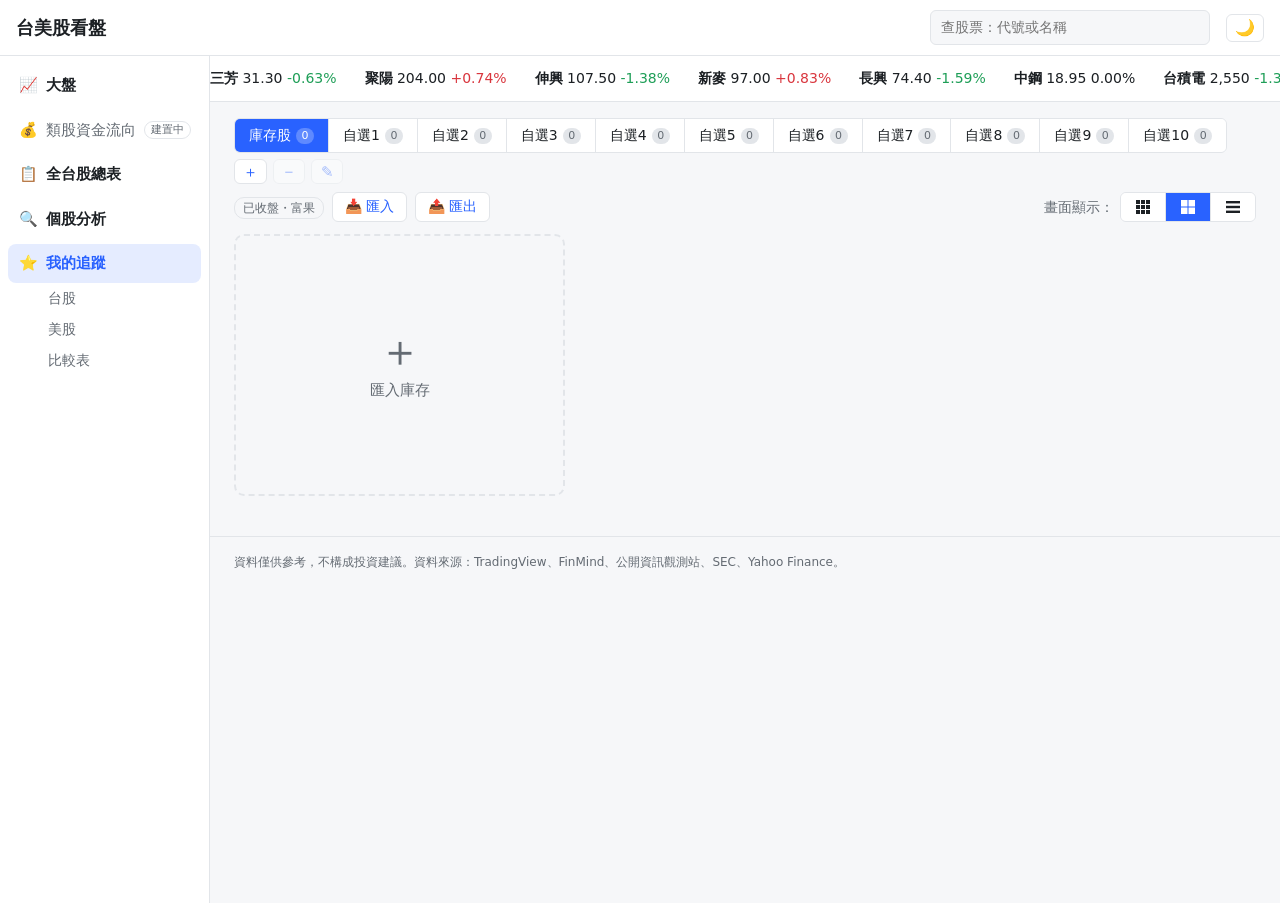
==== commit 0e690c34: "UP11" ====
--- a/index.html
+++ b/index.html
@@ -280,10 +280,10 @@
     try { localStorage.setItem("watch-view-key", isGroup() ? "g" + view : view); } catch (e) {}
     const hash = "#" + (isGroup() ? "g" + (view + 1) : view);
     if (location.hash !== hash) history.replaceState(null, "", hash);
-    // 左側選單：台股／美股／自選股
+    // 左側選單：台股／美股（庫存股、自選股分頁時都不標）
     document.querySelectorAll(".sidebar a.sub").forEach((a) => {
       const h = a.getAttribute("href") || "";
-      if (/^(index\.html)?#(tw|us|hold)$/.test(h)) a.classList.toggle("cur", h.endsWith("#" + (view === "tw" || view === "us" ? view : "hold")));
+      if (/^(index\.html)?#(tw|us)$/.test(h)) a.classList.toggle("cur", h.endsWith("#" + view));
     });
     renderTabs();
     renderCards();
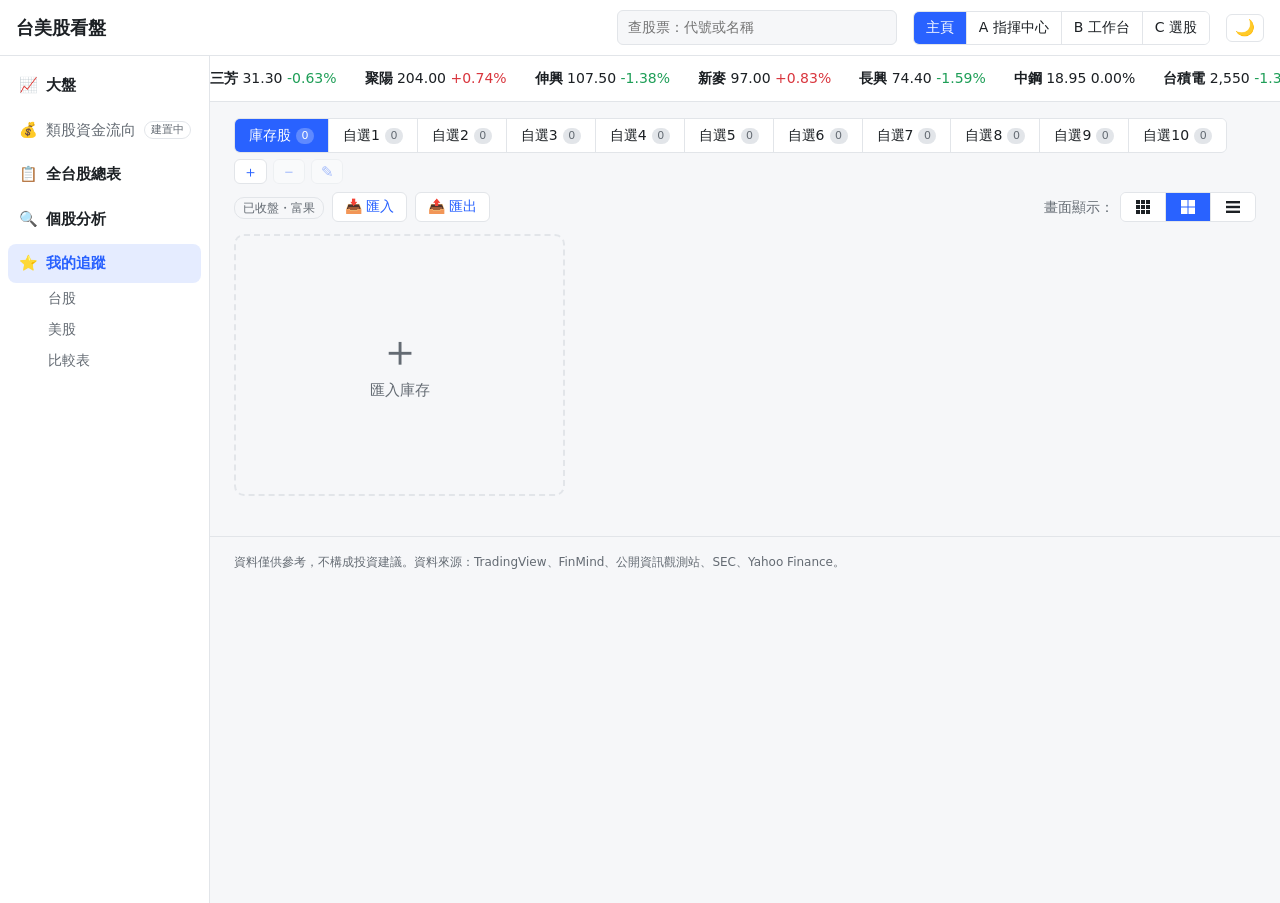
==== commit a2d5945e: "版面切換第 1 步：共用頁首加上「主頁｜A｜B｜C」切換（layout-switch.js），A／B／C 先放建置中頁面 依 LAYOUT-SPEC.md 第 9 節。切換時帶著 market、sym" ====
--- a/index.html
+++ b/index.html
@@ -126,6 +126,7 @@
 
 <script src="assets/app.js"></script>
 <script src="assets/layout.js"></script>
+<script src="assets/layout-switch.js"></script>
 <script src="assets/search.js"></script>
 <script src="assets/widgets.js"></script>
 <script src="assets/refs.js"></script>
--- a/assets/style.css
+++ b/assets/style.css
@@ -105,6 +105,20 @@
   body.menu-open .content::before { content: ""; position: fixed; inset: 0; z-index: 35; background: rgba(0,0,0,.35); }
 }
 
+/* 頁首版面切換：主頁｜A 指揮中心｜B 工作台｜C 選股（assets/layout-switch.js） */
+.layout-switch { flex: none; }
+.layout-switch a { display: inline-flex; align-items: center; justify-content: center; min-height: 32px; padding: 4px 12px; background: var(--card); color: var(--text); text-decoration: none; font-size: 14px; white-space: nowrap; }
+.layout-switch a + a { border-left: 1px solid var(--border); }
+.layout-switch a:hover { color: var(--accent); }
+.layout-switch a[aria-current="page"] { background: var(--accent); color: #fff; }
+.layout-switch .ls-short { display: none; }
+@media (max-width: 1100px) {
+  .layout-switch .ls-long { display: none; }
+  .layout-switch .ls-short { display: inline; }
+  .layout-switch a { min-width: 40px; padding: 4px 8px; }
+}
+@media (max-width: 760px) { .layout-switch a { min-height: 44px; min-width: 44px; } }
+
 /* 頁首搜尋框 */
 .search { position: relative; flex: 0 1 280px; margin-left: auto; }
 .search input {
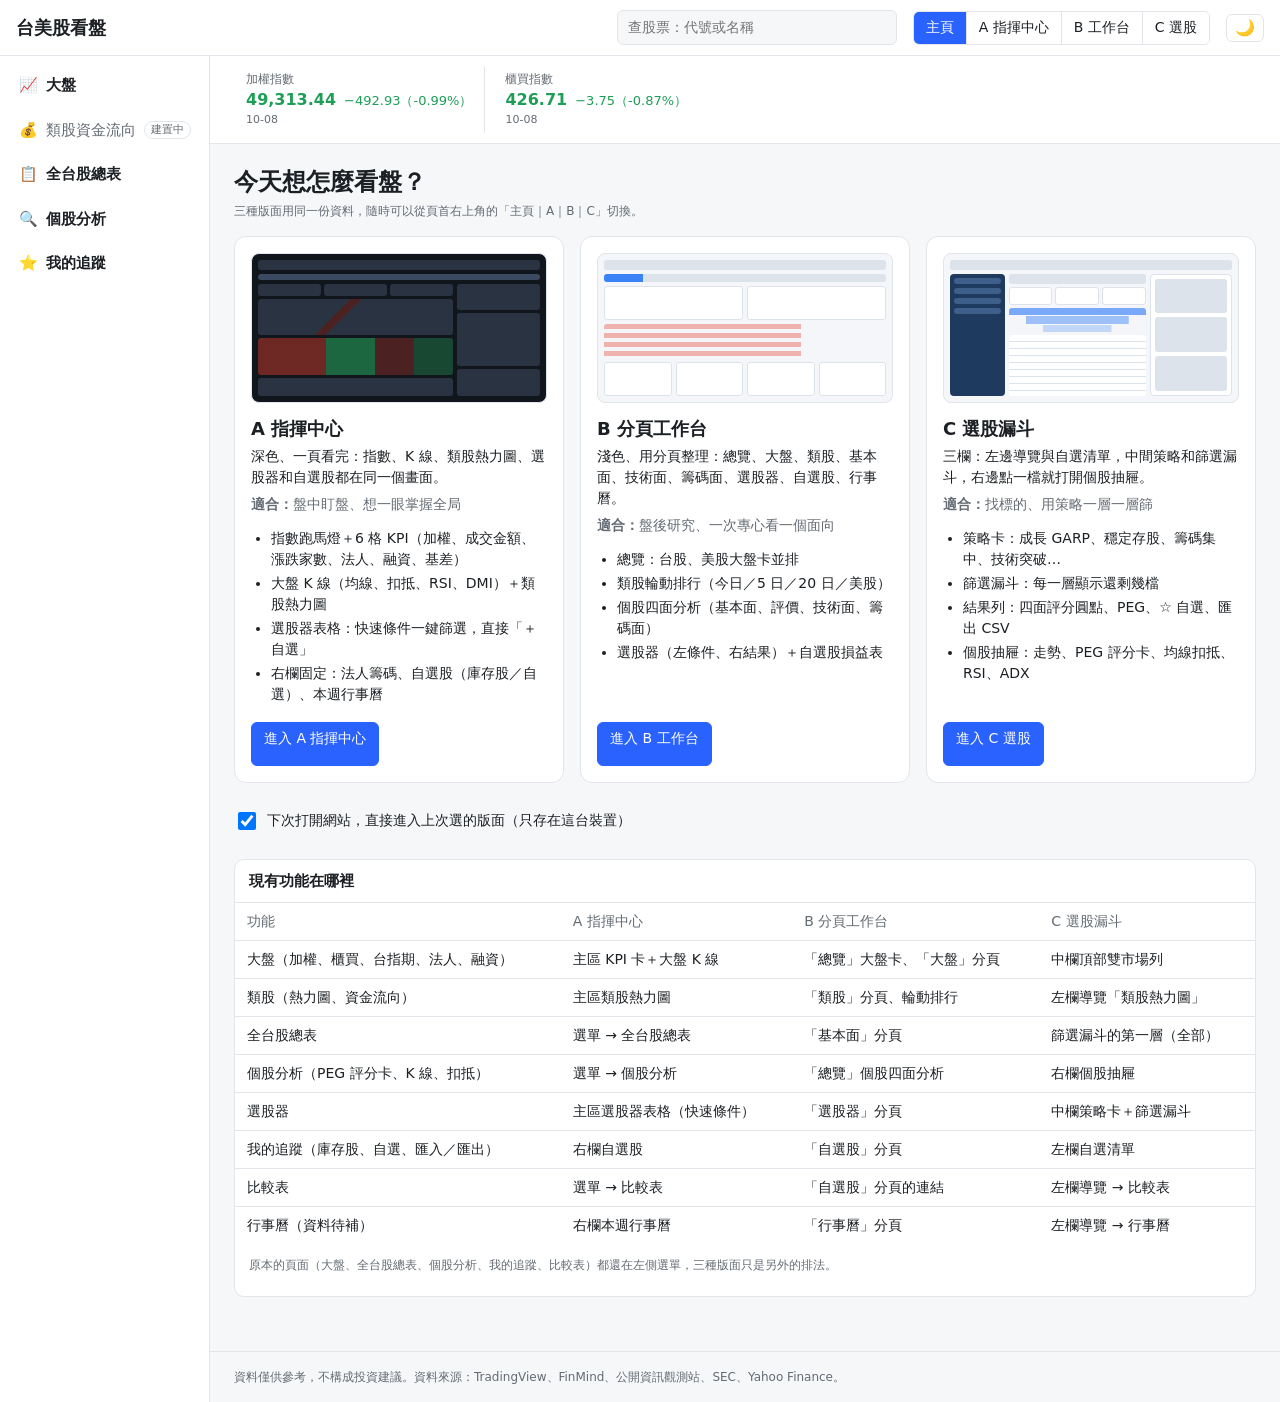
==== commit 57a265f9: "版面切換第 2 步：主頁 index.html（三張版面卡、記住版面、功能對照表）；我的追蹤搬到 watchlist.html 舊網址 index.html#hold／#tw／#us／#gN 自動轉到" ====
--- a/index.html
+++ b/index.html
@@ -5,120 +5,109 @@
 <meta name="viewport" content="width=device-width, initial-scale=1">
 <meta name="robots" content="noindex">
 <title>台美股看盤</title>
-<script>try { var t = localStorage.getItem("theme"); if (t) document.documentElement.dataset.theme = t; } catch (e) {}</script>
+<script>
+// 主頁（LAYOUT-SPEC.md 第 3 節）。先處理轉址，畫面還沒畫就轉走：
+// 1. 舊的「我的追蹤」網址 index.html#hold、#tw、#us、#g3 → watchlist.html（同一個 #）
+// 2. 勾了「記住」且有上次的版面 → 直接進該版；網址有 ?home=1（頁首「主頁」按鈕）就停在主頁
+(function () {
+  var h = location.hash;
+  if (/^#(hold|tw|us|g\d+)$/.test(h)) { location.replace("watchlist.html" + h); return; }
+  if (/(^|[?&])home=1(&|$)/.test(location.search.slice(1))) return;
+  try {
+    var L = localStorage.getItem("sd.layout");
+    if (localStorage.getItem("sd.rememberLayout") !== "false" && /^[abc]$/.test(L || "")) location.replace("layout-" + L + ".html" + location.search);
+  } catch (e) {}
+})();
+try { var t = localStorage.getItem("theme"); if (t) document.documentElement.dataset.theme = t; } catch (e) {}
+</script>
 <link rel="stylesheet" href="assets/style.css">
 </head>
 <body>
 <header class="topbar">
-  <h1><a href="index.html">台美股看盤</a></h1>
-  <nav><a href="index.html">追蹤清單</a><a href="compare.html">比較</a></nav>
+  <h1><a href="index.html?home=1">台美股看盤</a></h1>
+  <nav><a href="watchlist.html">追蹤清單</a><a href="compare.html">比較</a></nav>
 </header>
-<div class="tape" id="tape"></div>
+<div class="home-strip" id="strip" aria-label="大盤"></div>
 
-<main class="wide">
-  <div class="toolbar">
-    <!-- 自選股分頁：頁簽雙擊或按 ✎ 改名稱，＋ 新增、− 刪除目前分頁（存在 config/groups.json） -->
-    <div class="grp-bar">
-      <div class="seg grp-tabs" role="tablist" aria-label="自選股分頁" id="grp-tabs"></div>
-      <button type="button" class="btn grp-btn" id="grp-add" title="新增分頁" aria-label="新增分頁">＋</button>
-      <button type="button" class="btn grp-btn" id="grp-del" title="刪除目前分頁" aria-label="刪除目前分頁">−</button>
-      <button type="button" class="btn grp-btn" id="grp-ren" title="改目前分頁的名稱（也可以雙擊頁簽）" aria-label="改目前分頁的名稱">✎</button>
-      <span class="updated" id="grp-msg" role="status"></span>
+<main class="wide home">
+  <h2 class="home-title">今天想怎麼看盤？</h2>
+  <p class="updated home-sub">三種版面用同一份資料，隨時可以從頁首右上角的「主頁｜A｜B｜C」切換。</p>
+
+  <div class="home-cards">
+    <article class="home-card">
+      <div class="thumb thumb-a" aria-hidden="true">
+        <i class="t-bar"></i><i class="t-tape"></i>
+        <div class="t-body"><div class="t-main"><i class="t-kpi"></i><i class="t-kpi"></i><i class="t-kpi"></i><i class="t-chart"></i><i class="t-heat"></i><i class="t-table"></i></div><div class="t-side"><i></i><i></i><i></i></div></div>
+      </div>
+      <h3>A 指揮中心</h3>
+      <p>深色、一頁看完：指數、K 線、類股熱力圖、選股器和自選股都在同一個畫面。</p>
+      <p class="fit"><b>適合：</b>盤中盯盤、想一眼掌握全局</p>
+      <ul>
+        <li>指數跑馬燈＋6 格 KPI（加權、成交金額、漲跌家數、法人、融資、基差）</li>
+        <li>大盤 K 線（均線、扣抵、RSI、DMI）＋類股熱力圖</li>
+        <li>選股器表格：快速條件一鍵篩選，直接「＋自選」</li>
+        <li>右欄固定：法人籌碼、自選股（庫存股／自選）、本週行事曆</li>
+      </ul>
+      <a class="btn primary home-go" href="layout-a.html" data-l="a">進入 A 指揮中心</a>
+    </article>
+
+    <article class="home-card">
+      <div class="thumb thumb-b" aria-hidden="true">
+        <i class="t-bar"></i><i class="t-tabs"></i>
+        <div class="t-row"><i></i><i></i></div><i class="t-rank"></i><div class="t-row"><i></i><i></i><i></i><i></i></div>
+      </div>
+      <h3>B 分頁工作台</h3>
+      <p>淺色、用分頁整理：總覽、大盤、類股、基本面、技術面、籌碼面、選股器、自選股、行事曆。</p>
+      <p class="fit"><b>適合：</b>盤後研究、一次專心看一個面向</p>
+      <ul>
+        <li>總覽：台股、美股大盤卡並排</li>
+        <li>類股輪動排行（今日／5 日／20 日／美股）</li>
+        <li>個股四面分析（基本面、評價、技術面、籌碼面）</li>
+        <li>選股器（左條件、右結果）＋自選股損益表</li>
+      </ul>
+      <a class="btn primary home-go" href="layout-b.html" data-l="b">進入 B 工作台</a>
+    </article>
+
+    <article class="home-card">
+      <div class="thumb thumb-c" aria-hidden="true">
+        <i class="t-bar"></i>
+        <div class="t-cols"><div class="t-nav"><i></i><i></i><i></i><i></i></div><div class="t-mid"><i class="t-mk"></i><div class="t-strat"><i></i><i></i><i></i></div><i class="t-funnel"></i><i class="t-list"></i></div><div class="t-drawer"><i></i><i></i><i></i></div></div>
+      </div>
+      <h3>C 選股漏斗</h3>
+      <p>三欄：左邊導覽與自選清單，中間策略和篩選漏斗，右邊點一檔就打開個股抽屜。</p>
+      <p class="fit"><b>適合：</b>找標的、用策略一層一層篩</p>
+      <ul>
+        <li>策略卡：成長 GARP、穩定存股、籌碼集中、技術突破…</li>
+        <li>篩選漏斗：每一層顯示還剩幾檔</li>
+        <li>結果列：四面評分圓點、PEG、☆ 自選、匯出 CSV</li>
+        <li>個股抽屜：走勢、PEG 評分卡、均線扣抵、RSI、ADX</li>
+      </ul>
+      <a class="btn primary home-go" href="layout-c.html" data-l="c">進入 C 選股</a>
+    </article>
+  </div>
+
+  <label class="home-remember"><input type="checkbox" id="remember"> 下次打開網站，直接進入上次選的版面（只存在這台裝置）</label>
+
+  <section class="panel home-map">
+    <h3>現有功能在哪裡</h3>
+    <div class="table-wrap">
+      <table>
+        <thead><tr><th class="l">功能</th><th class="l">A 指揮中心</th><th class="l">B 分頁工作台</th><th class="l">C 選股漏斗</th></tr></thead>
+        <tbody>
+          <tr><td class="l">大盤（加權、櫃買、台指期、法人、融資）</td><td class="l">主區 KPI 卡＋大盤 K 線</td><td class="l">「總覽」大盤卡、「大盤」分頁</td><td class="l">中欄頂部雙市場列</td></tr>
+          <tr><td class="l">類股（熱力圖、資金流向）</td><td class="l">主區類股熱力圖</td><td class="l">「類股」分頁、輪動排行</td><td class="l">左欄導覽「類股熱力圖」</td></tr>
+          <tr><td class="l">全台股總表</td><td class="l">選單 → 全台股總表</td><td class="l">「基本面」分頁</td><td class="l">篩選漏斗的第一層（全部）</td></tr>
+          <tr><td class="l">個股分析（PEG 評分卡、K 線、扣抵）</td><td class="l">選單 → 個股分析</td><td class="l">「總覽」個股四面分析</td><td class="l">右欄個股抽屜</td></tr>
+          <tr><td class="l">選股器</td><td class="l">主區選股器表格（快速條件）</td><td class="l">「選股器」分頁</td><td class="l">中欄策略卡＋篩選漏斗</td></tr>
+          <tr><td class="l">我的追蹤（庫存股、自選、匯入／匯出）</td><td class="l">右欄自選股</td><td class="l">「自選股」分頁</td><td class="l">左欄自選清單</td></tr>
+          <tr><td class="l">比較表</td><td class="l">選單 → 比較表</td><td class="l">「自選股」分頁的連結</td><td class="l">左欄導覽 → 比較表</td></tr>
+          <tr><td class="l">行事曆（資料待補）</td><td class="l">右欄本週行事曆</td><td class="l">「行事曆」分頁</td><td class="l">左欄導覽 → 行事曆</td></tr>
+        </tbody>
+      </table>
     </div>
-    <span id="tw-live"></span>
-    <button type="button" class="btn" id="io-import" title="匯入目前畫面的股票（庫存股：匯入庫存）">📥 匯入</button>
-    <button type="button" class="btn" id="io-export" title="把目前畫面的股票存成 CSV（Excel 可開）">📤 匯出</button>
-    <span class="view-title" id="view-title"></span>
-    <div class="view-wrap">
-    <span class="view-label" id="view-label">畫面顯示：</span>
-    <div class="seg view-btns" role="group" aria-labelledby="view-label">
-      <button type="button" data-view="small" title="小方塊" aria-label="小方塊">
-        <svg viewBox="0 0 16 16" aria-hidden="true"><rect x="1" y="1" width="4" height="4"/><rect x="6" y="1" width="4" height="4"/><rect x="11" y="1" width="4" height="4"/><rect x="1" y="6" width="4" height="4"/><rect x="6" y="6" width="4" height="4"/><rect x="11" y="6" width="4" height="4"/><rect x="1" y="11" width="4" height="4"/><rect x="6" y="11" width="4" height="4"/><rect x="11" y="11" width="4" height="4"/></svg>
-      </button>
-      <button type="button" data-view="large" title="大方塊" aria-label="大方塊">
-        <svg viewBox="0 0 16 16" aria-hidden="true"><rect x="1" y="1" width="6.5" height="6.5"/><rect x="8.5" y="1" width="6.5" height="6.5"/><rect x="1" y="8.5" width="6.5" height="6.5"/><rect x="8.5" y="8.5" width="6.5" height="6.5"/></svg>
-      </button>
-      <button type="button" data-view="list" title="清單" aria-label="清單">
-        <svg viewBox="0 0 16 16" aria-hidden="true"><rect x="1" y="2" width="14" height="2.4"/><rect x="1" y="6.8" width="14" height="2.4"/><rect x="1" y="11.6" width="14" height="2.4"/></svg>
-      </button>
-    </div>
-    </div>
-  </div>
-  <!-- 目前分頁：方塊模式看 .grid（台股美股混在一起），清單模式看 .list-pane（台股、美股各一張表，欄位與總表相同＋近一年走勢） -->
-  <section id="pane" role="tabpanel">
-    <div class="hold-sum" id="tw-hsum" hidden></div>
-    <div class="hold-sum" id="us-hsum" hidden></div>
-    <div class="grid" id="grid"></div>
-    <div class="list-pane" id="tw-list"></div>
-    <div class="list-pane" id="us-list"></div>
+    <p class="note">原本的頁面（大盤、全台股總表、個股分析、我的追蹤、比較表）都還在左側選單，三種版面只是另外的排法。</p>
   </section>
 </main>
-
-<dialog id="add-dlg" aria-labelledby="add-title">
-  <form method="dialog" class="dlg">
-    <h3 id="add-title">加入追蹤</h3>
-    <input type="search" id="add-q" placeholder="輸入代號或名稱，例：2454、聯發科、TSLA" autocomplete="off" aria-label="輸入代號或名稱">
-    <ul id="add-list" class="pick-list"></ul>
-    <p id="add-msg" class="updated" role="status"></p>
-    <div class="dlg-foot"><button class="btn" value="cancel">關閉</button></div>
-  </form>
-</dialog>
-
-<!-- 匯入股票清單（自選股分頁、台股、美股）：只要代號或名稱 -->
-<dialog id="list-dlg" class="hold-dlg" aria-labelledby="list-title">
-  <form method="dialog" class="dlg">
-    <h3 id="list-title">匯入股票</h3>
-    <div id="list-step1">
-      <textarea id="list-text" rows="7" spellcheck="false" aria-label="貼上股票清單"
-        placeholder="貼上股票代號或名稱，一行一檔，或從 Excel／XQ／YesWin 複製整個表格。&#10;2330&#10;聯發科&#10;AAPL&#10;也可以匯入這個網站「匯出」的 CSV。"></textarea>
-      <div class="hold-row">
-        <label class="btn">選擇檔案<input type="file" id="list-file" accept=".csv,.txt,.xls,.xlsx,.pdf" hidden></label>
-        <span class="updated">CSV、Excel、TXT</span>
-        <button type="button" class="btn primary" id="list-parse">解析</button>
-      </div>
-    </div>
-    <div id="list-step2" hidden><div id="list-preview"></div></div>
-    <p id="list-msg" class="updated" role="status"></p>
-    <div class="dlg-foot hold-foot">
-      <span></span>
-      <button type="button" class="btn" id="list-back" hidden>重新貼上</button>
-      <button class="btn" value="cancel">關閉</button>
-      <button type="button" class="btn primary" id="list-save" hidden>加入</button>
-    </div>
-  </form>
-</dialog>
-
-<!-- 匯入庫存：持股只存在這台裝置的瀏覽器（assets/holdings.js） -->
-<dialog id="hold-dlg" class="hold-dlg" aria-labelledby="hold-title">
-  <form method="dialog" class="dlg">
-    <h3 id="hold-title">匯入庫存</h3>
-    <p class="updated">持股只存在這台裝置的瀏覽器，不會上傳到 GitHub。換電腦或手機要再匯入一次，可以用「備份」存成 CSV 帶過去。</p>
-    <div id="hold-step1">
-      <textarea id="hold-text" rows="7" spellcheck="false" aria-label="貼上庫存"
-        placeholder="在 YesWin／XQ 的庫存表格全選複製，貼在這裡（含標題列）。&#10;也可以自己打，一行一檔：代號 股數 成本均價&#10;2330 1000 550.5&#10;0050 2000&#10;AAPL 10 180"></textarea>
-      <div class="hold-row">
-        <label class="btn">選擇檔案<input type="file" id="hold-file" accept=".csv,.txt,.xls,.xlsx,.pdf" hidden></label>
-        <span class="updated">CSV、Excel、集保 e 手掌握 PDF</span>
-        <button type="button" class="btn primary" id="hold-parse">解析</button>
-      </div>
-    </div>
-    <div id="hold-step2" hidden>
-      <div id="hold-preview"></div>
-      <div class="hold-opts">
-        <label><input type="radio" name="hold-mode" value="replace" checked> 取代目前持股</label>
-        <label><input type="radio" name="hold-mode" value="merge"> 和目前持股相加</label>
-        <label id="hold-addw-wrap"><input type="checkbox" id="hold-addw" checked> <span id="hold-addw-text"></span></label>
-      </div>
-    </div>
-    <p id="hold-msg" class="updated" role="status"></p>
-    <div class="dlg-foot hold-foot">
-      <span class="hold-cur" id="hold-cur"></span>
-      <button type="button" class="btn" id="hold-back" hidden>重新貼上</button>
-      <button class="btn" value="cancel">關閉</button>
-      <button type="button" class="btn primary" id="hold-save" hidden>匯入</button>
-    </div>
-  </form>
-</dialog>
 
 <footer>
   資料僅供參考，不構成投資建議。資料來源：TradingView、FinMind、公開資訊觀測站、SEC、Yahoo Finance。
@@ -128,786 +117,37 @@
 <script src="assets/layout.js"></script>
 <script src="assets/layout-switch.js"></script>
 <script src="assets/search.js"></script>
-<script src="assets/widgets.js"></script>
-<script src="assets/refs.js"></script>
-<script src="assets/stockcols.js"></script>
-<script src="assets/live.js"></script>
-<script src="assets/holdings.js"></script>
 <script>
 (async function () {
-  let w;
+  // 「記住」勾選框：預設勾
+  const cb = document.getElementById("remember");
+  cb.checked = LayoutSwitch.store.get("sd.rememberLayout") !== "false";
+  cb.addEventListener("change", () => LayoutSwitch.store.set("sd.rememberLayout", cb.checked ? "true" : "false"));
+  // 進入按鈕帶著目前的市場、股票（從網址來的話）
+  document.querySelectorAll(".home-go").forEach((a) => a.addEventListener("click", () => { a.href = LayoutSwitch.hrefOf(a.dataset.l); }));
+
+  // 大盤列：加權、櫃買（data/market.json）、台積電 ADR、美元／台幣（即時，api/quotes）
+  const strip = document.getElementById("strip");
+  const isNum = App.isNum;
+  const cell = (name, val, chg, pct, note) => '<div class="hs-cell"><span class="hs-name">' + name + "</span>" +
+    '<b class="' + App.upDown(chg) + '">' + val + '</b><span class="' + App.upDown(chg) + '">' + (isNum(chg) ? (chg > 0 ? "+" : chg < 0 ? "−" : "") + App.fmtNum(Math.abs(chg), 2) + "（" + App.fmtPct(pct, true) + "）" : "—") + "</span>" +
+    (note ? '<span class="hs-note">' + note + "</span>" : "") + "</div>";
+  const out = [];
   try {
-    w = await App.loadWatchlist();
-  } catch (e) {
-    document.querySelector("main").innerHTML = '<p class="msg">讀不到追蹤清單（config/watchlist.json）。</p>';
-    return;
-  }
-  ownTape(document.getElementById("tape"));
-  const twCards = new Map();  // 台股代號 → 卡片的走勢區（盤中即時更新用）
-  const lastQ = {};           // 台股代號 → 最新的富果即時報價
-  const hold = Holdings.load();   // 持股（只存在這台裝置）
-  const px = { tw: {}, us: {} };  // 持股損益用的最新股價
-
-  // ---------- 畫面：左側選單「台股」「美股」＝追蹤清單全部；右邊頁簽「庫存股」＋自選股分頁 ----------
-  // view："tw" | "us" | "hold" | 數字（自選股分頁的位置）
-  // 追蹤清單（watchlist.json）決定每天抓哪些股票的資料；自選股分頁（groups.json）只是分組，分頁裡的股票一定也在追蹤清單
-  const itemOf = {};  // "tw:2330" → { m, item }
-  function indexItems() {
-    for (const k of Object.keys(itemOf)) delete itemOf[k];
-    w.tw.forEach((it) => { itemOf["tw:" + it.code] = { m: "tw", item: it }; });
-    w.us.forEach((it) => { itemOf["us:" + it.ticker.toUpperCase()] = { m: "us", item: it }; });
-  }
-  indexItems();
-  const keyOf = (m, sym) => m + ":" + String(sym).toUpperCase();
-  let groups = await App.loadGroups(w);
-  groups.forEach((g) => { g.items = g.items.filter((k) => itemOf[k]); });
-
-  let view = "hold";
-  function viewFromHash() {
-    const h = location.hash;
-    if (h === "#tw" || h === "#us" || h === "#hold") return h.slice(1);
-    const m = /^#g(\d+)$/.exec(h);
-    if (m && +m[1] >= 1 && +m[1] <= groups.length) return +m[1] - 1;
-    return null;
-  }
-  {
-    let v = viewFromHash();
-    if (v == null) { try { const s = localStorage.getItem("watch-view-key"); v = /^g\d+$/.test(s) ? +s.slice(1) : s; } catch (e) {} }
-    view = v === "tw" || v === "us" || v === "hold" || (Number.isInteger(v) && v >= 0 && v < groups.length) ? v : "hold";
-  }
-  const isGroup = () => typeof view === "number";
-  const holdKeys = () => Object.keys(hold.tw).sort().map((c) => "tw:" + c).concat(Object.keys(hold.us).sort().map((c) => "us:" + c.toUpperCase()));
-  function viewKeys() {
-    if (view === "tw") return w.tw.map((x) => "tw:" + x.code);
-    if (view === "us") return w.us.map((x) => "us:" + x.ticker.toUpperCase());
-    if (view === "hold") return holdKeys();
-    return groups[view].items;
-  }
-  const viewSet = () => new Set(viewKeys());
-  const viewName = () => (view === "tw" ? "全部台股" : view === "us" ? "全部美股" : view === "hold" ? "庫存股" : groups[view].name);
-  // 卡片用的股票：追蹤清單的；庫存股裡不在追蹤清單的用持股資料補
-  function entryOf(k) {
-    if (itemOf[k]) return itemOf[k];
-    const [m, sym] = k.split(":");
-    const e = hold[m][sym] || hold[m][sym.toUpperCase()];
-    if (!e) return null;
-    return { m, item: m === "tw" ? { code: sym, name: e.name || sym, market: e.market || "TWSE" } : { ticker: sym, name: e.name || sym, exchange: e.exchange || "NASDAQ" }, outside: true };
-  }
-
-  // ---------- 自選股分頁存檔（依序存，快速連續改不會互相蓋掉） ----------
-  const grpMsg = document.getElementById("grp-msg");
-  let saving = Promise.resolve();
-  function persist() {
-    saving = saving.then(async () => {
-      grpMsg.textContent = "儲存中…";
-      try { await App.saveGroups(groups); grpMsg.textContent = "已儲存"; setTimeout(() => { if (grpMsg.textContent === "已儲存") grpMsg.textContent = ""; }, 2000); }
-      catch (err) { grpMsg.textContent = "⚠ " + err.message; }
-    });
-    return saving;
-  }
-
-  // 頁簽：庫存股（固定）＋自選股分頁
-  const tabsEl = document.getElementById("grp-tabs");
-  function renderTabs() {
-    const tab = (v, name, n, title) => '<button type="button" role="tab" data-v="' + v + '" aria-selected="' + (String(view) === String(v)) + '" aria-pressed="' + (String(view) === String(v)) + '"' + (title ? ' title="' + title + '"' : "") + ">" +
-      '<span class="g-name">' + App.esc(name) + '</span><span class="g-cnt">' + n + "</span></button>";
-    tabsEl.innerHTML = tab("hold", "庫存股", holdKeys().length, "匯入的持股（只存在這台裝置）") +
-      groups.map((g, i) => tab(i, g.name, g.items.length, "雙擊可以改名稱")).join("");
-    document.getElementById("grp-del").disabled = !isGroup() || groups.length <= 1;
-    document.getElementById("grp-ren").disabled = !isGroup();
-    document.getElementById("view-title").textContent = view === "tw" || view === "us" ? viewName() + " " + viewKeys().length + " 檔（追蹤清單）" : "";
-  }
-  const vOf = (b) => (b.dataset.v === "hold" ? "hold" : +b.dataset.v);
-  tabsEl.addEventListener("click", (e) => {
-    const b = e.target.closest("button[data-v]");
-    if (!b || b.querySelector("input") || vOf(b) === view) return;
-    showView(vOf(b));
-  });
-  tabsEl.addEventListener("dblclick", (e) => {
-    const b = e.target.closest("button[data-v]");
-    if (b && b.dataset.v !== "hold") rename(+b.dataset.v);
-  });
-  // 改名稱：頁簽變成輸入框，Enter 或點別處存檔，Esc 取消
-  function rename(i) {
-    if (view !== i) showView(i);
-    const b = tabsEl.querySelector('button[data-v="' + i + '"]');
-    if (!b || b.querySelector("input")) return;
-    const old = groups[i].name;
-    b.innerHTML = '<input class="g-input" maxlength="16" aria-label="分頁名稱">';
-    const inp = b.querySelector("input");
-    inp.value = old;
-    inp.focus();
-    inp.select();
-    let done = false;
-    const finish = (save) => {
-      if (done) return;
-      done = true;
-      const v = inp.value.replace(/[\u0000-\u001f"\\<>]/g, "").trim().slice(0, 16);
-      if (save && v && v !== old) { groups[i].name = v; persist(); }
-      renderTabs();
-    };
-    inp.addEventListener("keydown", (e) => {
-      if (e.key === "Enter") { e.preventDefault(); finish(true); }
-      else if (e.key === "Escape") { e.preventDefault(); finish(false); }
-      e.stopPropagation();
-    });
-    inp.addEventListener("blur", () => finish(true));
-    inp.addEventListener("click", (e) => e.stopPropagation());
-  }
-  document.getElementById("grp-ren").addEventListener("click", () => { if (isGroup()) rename(view); });
-  document.getElementById("grp-add").addEventListener("click", () => {
-    if (groups.length >= 30) { alert("最多 30 個自選股分頁。"); return; }
-    const used = new Set(groups.map((g) => g.name));
-    let n = groups.length + 1;
-    while (used.has("自選" + n)) n++;
-    groups.push({ name: "自選" + n, items: [] });
-    showView(groups.length - 1);
-    persist();
-    rename(view);
-  });
-  document.getElementById("grp-del").addEventListener("click", () => {
-    if (!isGroup() || groups.length <= 1) return;
-    const g = groups[view];
-    if (!confirm("刪除分頁「" + g.name + "」？" + (g.items.length ? "\n裡面的 " + g.items.length + " 檔仍會留在追蹤清單（左側「台股」「美股」看得到）。" : ""))) return;
-    groups.splice(view, 1);
-    showView(Math.max(0, view - 1));
-    persist();
-  });
-
-  // ---------- 顯示目前畫面 ----------
-  const grid = document.getElementById("grid");
-  function showView(v) {
-    view = v;
-    try { localStorage.setItem("watch-view-key", isGroup() ? "g" + view : view); } catch (e) {}
-    const hash = "#" + (isGroup() ? "g" + (view + 1) : view);
-    if (location.hash !== hash) history.replaceState(null, "", hash);
-    // 左側選單：台股／美股（庫存股、自選股分頁時都不標）
-    document.querySelectorAll(".sidebar a.sub").forEach((a) => {
-      const h = a.getAttribute("href") || "";
-      if (/^(index\.html)?#(tw|us)$/.test(h)) a.classList.toggle("cur", h.endsWith("#" + view));
-    });
-    renderTabs();
-    renderCards();
-    if (document.querySelector("main").classList.contains("mode-list")) { renderList("tw"); renderList("us"); }
-    renderHold();
-    if (liveCtl) liveCtl.now();
-  }
-  window.addEventListener("hashchange", () => { const v = viewFromHash(); if (v != null && v !== view) showView(v); });
-
-  function renderCards() {
-    grid.innerHTML = "";
-    twCards.clear();
-    const rmTitle = view === "tw" || view === "us" ? "從追蹤清單移除" : view === "hold" ? "從庫存移除" : "從這個分頁移除";
-    for (const k of viewKeys()) {
-      const x = entryOf(k);
-      if (!x) continue;
-      const { m, item } = x, sym = App.symbolOf(item);
-      const a = document.createElement("a");
-      a.className = "card";
-      a.href = "stock.html?symbol=" + encodeURIComponent(sym) + "&m=" + m;
-      a.innerHTML = '<div class="card-head"><strong></strong><span></span></div>' +
-        (hold[m][sym] ? '<div class="hold-line" data-k="' + m + ":" + App.esc(sym) + '"></div>' : "") + '<div class="mini"></div>' +
-        '<button type="button" class="rm" title="' + rmTitle + '">×</button>';
-      a.querySelector("strong").textContent = item.name;
-      a.querySelector("span").textContent = (m === "us" && view !== "us" ? "美・" : "") + sym;
-      a.querySelector(".rm").setAttribute("aria-label", rmTitle + " " + item.name);
-      a.querySelector(".rm").addEventListener("click", (e) => { e.preventDefault(); e.stopPropagation(); removeKey(k, a); });
-      grid.appendChild(a);
-      if (m === "tw") twCards.set(sym, a.querySelector(".mini"));
-      ownMini(a.querySelector(".mini"), item);
+    const m = await App.loadJSON("data/market.json");
+    for (const [k, name] of [["taiex", "加權指數"], ["otc", "櫃買指數"]]) {
+      const s = m[k], n = s ? s.close.length : 0;
+      if (n < 2) { out.push(cell(name, "—", null, null, "沒有資料")); continue; }
+      const c = s.close[n - 1], p = s.close[n - 2];
+      out.push(cell(name, App.fmtNum(c, 2), c - p, (c / p - 1) * 100, s.dates[n - 1].slice(5)));
     }
-    // 最後一格「＋」：庫存股開匯入庫存，其他開搜尋
-    const add = document.createElement("button");
-    add.type = "button";
-    add.className = "card add-card";
-    add.innerHTML = '<span class="plus">＋</span><span>' + (view === "hold" ? "匯入庫存" : view === "tw" ? "加入台股" : view === "us" ? "加入美股" : "加入股票") + "</span>";
-    add.addEventListener("click", addClick);
-    grid.appendChild(add);
-  }
-  function addClick() { if (view === "hold") openHold(); else openAdd(); }
-
-  // ---------- 加入股票（搜尋）：台股／美股畫面加進追蹤清單；自選股分頁加進分頁（新股票也加進追蹤清單） ----------
-  const dlg = document.getElementById("add-dlg"), addQ = document.getElementById("add-q");
-  const addList = document.getElementById("add-list"), addMsg = document.getElementById("add-msg");
-  let picks = [], busy = false;
-  function openAdd() {
-    addQ.value = "";
-    addList.innerHTML = "";
-    document.getElementById("add-title").textContent = "加入股票到「" + viewName() + "」";
-    addMsg.textContent = view === "tw" ? "台股上市、上櫃都可以加入。" : view === "us" ? "美股 Nasdaq、NYSE 都可以加入。" : "台股上市、上櫃，美股 Nasdaq、NYSE 都可以加入。";
-    dlg.showModal();
-    addQ.focus();
-    App.loadStockList().catch(() => {});
-  }
-  let st;
-  addQ.addEventListener("input", () => { clearTimeout(st); st = setTimeout(searchAdd, 120); });
-  addQ.addEventListener("keydown", (e) => { if (e.key === "Enter") { e.preventDefault(); const p = picks.find((r) => !viewSet().has(keyOf(r.m, r.symbol))); if (p) addStock(p); } });
-  async function searchAdd() {
-    const q = addQ.value.trim();
-    if (!q) { addList.innerHTML = ""; return; }
-    let res = await App.searchStocks(q, 40);
-    if (view === "tw" || view === "us") res = res.filter((r) => r.m === view);
-    res = res.slice(0, 10);
-    if (addQ.value.trim() !== q) return;
-    picks = res;
-    const here = viewSet();
-    addList.innerHTML = res.length ? res.map((r, i) => {
-      const k = keyOf(r.m, r.symbol), has = here.has(k);
-      return '<li><button type="button" data-i="' + i + '"' + (has ? " disabled" : "") + "><b>" + App.esc(r.symbol) + "</b> " + App.esc(r.name) +
-        ' <span>' + (r.m === "us" ? "美股・" : "") + App.esc(r.tag) + (has ? "・已在這裡" : itemOf[k] ? "・在追蹤清單" : "") + "</span></button></li>";
-    }).join("") : '<li class="empty">找不到符合的股票</li>';
-  }
-  addList.addEventListener("click", (e) => {
-    const b = e.target.closest("button[data-i]");
-    if (b && !b.disabled) addStock(picks[+b.dataset.i]);
-  });
-  async function addStock(r) {
-    if (busy) return;
-    busy = true;
-    addMsg.textContent = "加入 " + r.symbol + " " + r.name + " 中…";
-    try {
-      const res = await addKeys([{ m: r.m, code: r.symbol, item: r.item }]);
-      addMsg.textContent = "已加入 " + r.symbol + " " + r.name + "。" + (res.fresh ? "完整資料約 2～3 分鐘後產生，之後每天自動更新。" : "");
-      if (res.fresh) setTimeout(() => location.reload(), 1200);
-      else { busy = false; searchAdd(); }
-    } catch (err) {
-      addMsg.textContent = "⚠ " + err.message;
-      busy = false;
-    }
-  }
-  // 加進目前畫面：不在追蹤清單的先加進追蹤清單；自選股分頁再加進分頁。回傳 { fresh: 新加進追蹤清單的檔數 }
-  async function addKeys(list) {
-    const fresh = list.filter((x) => !itemOf[keyOf(x.m, x.code)]);
-    for (const m of ["tw", "us"]) {
-      const items = fresh.filter((x) => x.m === m).map((x) => x.item);
-      if (items.length) { w = await App.editWatchlist("add", m, items); w = { tw: w.tw || [], us: w.us || [] }; }
-    }
-    if (fresh.length) { indexItems(); listState.tw.rows = listState.us.rows = null; }
-    if (isGroup()) {
-      const g = groups[view], have = new Set(g.items);
-      list.forEach((x) => { const k = keyOf(x.m, x.code); if (!have.has(k)) { have.add(k); g.items.push(k); } });
-      await persist();
-    }
-    if (!fresh.length) showView(view);
-    return { fresh: fresh.length };
-  }
-
-  // ×：台股／美股畫面＝從追蹤清單移除（也從各分頁拿掉）；庫存股＝刪掉這台裝置的持股資料；自選股分頁＝只從分頁移除
-  async function removeKey(k, el) {
-    const x = entryOf(k), label = x.item.name + "（" + App.symbolOf(x.item) + "）";
-    if (view === "hold") {
-      if (!confirm("從庫存移除「" + label + "」？（只刪這台裝置的持股資料，追蹤清單不變）")) return;
-      delete hold[x.m][App.symbolOf(x.item)];
-      try { Holdings.save(hold); } catch (err) {}
-      showView(view);
-      return;
-    }
-    if (isGroup()) {
-      if (!confirm("從「" + groups[view].name + "」移除「" + label + "」？（仍留在追蹤清單）")) return;
-      groups[view].items = groups[view].items.filter((y) => y !== k);
-      showView(view);
-      persist();
-      return;
-    }
-    const inGroups = groups.filter((g) => g.items.includes(k)).map((g) => g.name);
-    if (!confirm("從追蹤清單移除「" + label + "」？不再每天抓它的資料。" + (inGroups.length ? "\n也會從自選股分頁移除：" + inGroups.join("、") : ""))) return;
-    el.classList.add("busy");
-    try {
-      w = await App.editWatchlist("remove", x.m, x.item);
-      w = { tw: w.tw || [], us: w.us || [] };
-    } catch (err) { el.classList.remove("busy"); alert(err.message); return; }
-    indexItems();
-    listState.tw.rows = listState.us.rows = null;
-    if (inGroups.length) { groups.forEach((g) => { g.items = g.items.filter((y) => y !== k); }); persist(); }
-    showView(view);
-  }
-
-  // ---------- 匯出／匯入（每個畫面都可以） ----------
-  function download(name, text) {
-    const a = document.createElement("a");
-    a.href = URL.createObjectURL(new Blob(["\ufeff" + text], { type: "text/csv" }));  // 加 BOM：Excel 開中文不會亂碼
-    a.download = name;
-    a.click();
-    setTimeout(() => URL.revokeObjectURL(a.href), 5000);
-  }
-  const today = () => new Date().toLocaleDateString("sv-SE");  // 本地日期 YYYY-MM-DD
-  document.getElementById("io-export").addEventListener("click", () => {
-    if (view === "hold") { download("庫存股_" + today() + ".csv", Holdings.toCsv(hold)); return; }
-    const q = (s) => '"' + String(s == null ? "" : s).replace(/"/g, '""') + '"';
-    const lines = ["市場,代號,名稱"].concat(viewKeys().map((k) => { const x = entryOf(k); return x ? [x.m === "tw" ? "台股" : "美股", App.symbolOf(x.item), q(x.item.name)].join(",") : null; }).filter(Boolean));
-    download(viewName().replace(/[\\/:*?"<>|]/g, "_") + "_" + today() + ".csv", lines.join("\n") + "\n");
-  });
-  document.getElementById("io-import").addEventListener("click", () => { if (view === "hold") openHold(); else openList(); });
-
-  // 股票清單匯入（自選股分頁、台股、美股）：貼上或選檔 → 預覽勾選 → 加入
-  const ld = {
-    dlg: document.getElementById("list-dlg"), text: document.getElementById("list-text"), file: document.getElementById("list-file"),
-    step1: document.getElementById("list-step1"), step2: document.getElementById("list-step2"), preview: document.getElementById("list-preview"),
-    msg: document.getElementById("list-msg"), save: document.getElementById("list-save"), back: document.getElementById("list-back"),
-  };
-  let lparsed = null, listBusy = false;
-  function listStep(n) { ld.step1.hidden = n !== 1; ld.step2.hidden = n !== 2; ld.save.hidden = n !== 2; ld.back.hidden = n !== 2; }
-  function openList() {
-    document.getElementById("list-title").textContent = "匯入股票到「" + viewName() + "」";
-    listStep(1); ld.msg.textContent = ""; ld.file.value = "";
-    ld.dlg.showModal();
-    App.loadStockList().catch(() => {});
-  }
-  async function runListParse(getRows) {
-    ld.msg.textContent = "解析中…";
-    try {
-      const [rows, list] = await Promise.all([getRows(), App.loadStockList()]);
-      lparsed = Holdings.parseList(rows, list);
-    } catch (err) { ld.msg.textContent = "⚠ " + err.message; return; }
-    if (view === "tw" || view === "us") lparsed.items = lparsed.items.filter((it) => it.m === view);
-    if (!lparsed.items.length) { ld.msg.textContent = "⚠ 找不到" + (view === "us" ? "美股" : view === "tw" ? "台股" : "股票") + "代號或名稱。"; return; }
-    const here = viewSet();
-    ld.preview.innerHTML = '<div class="table-wrap hold-table"><table><thead><tr><th></th><th class="l">代號</th><th class="l">名稱</th><th class="l">狀態</th></tr></thead><tbody>' +
-      lparsed.items.map((it, i) => {
-        const k = keyOf(it.m, it.code), has = here.has(k);
-        return '<tr data-i="' + i + '"><td><input type="checkbox"' + (has ? " disabled" : " checked") + ' aria-label="加入 ' + App.esc(it.name) + '"></td>' +
-          '<td class="l">' + App.esc(it.code) + (it.m === "us" ? ' <span class="tag-us">美</span>' : "") + '</td><td class="l">' + App.esc(it.name) + "</td>" +
-          '<td class="l updated">' + (has ? "已在這裡" : itemOf[k] ? "在追蹤清單" : "新股票") + "</td></tr>";
-      }).join("") + "</tbody></table></div>" +
-      (lparsed.skipped.length ? '<details class="updated"><summary>略過 ' + lparsed.skipped.length + " 列</summary>" +
-        lparsed.skipped.map((x) => "<div>" + App.esc(x.text.slice(0, 60)) + "（" + x.why + "）</div>").join("") + "</details>" : "");
-    ld.preview.onchange = updateListSave;
-    updateListSave();
-    ld.msg.textContent = "";
-    listStep(2);
-  }
-  const listChosen = () => [...ld.preview.querySelectorAll("tr[data-i]")].filter((tr) => tr.querySelector("input").checked).map((tr) => lparsed.items[+tr.dataset.i]);
-  function updateListSave() { ld.save.textContent = "加入 " + listChosen().length + " 檔"; }
-  document.getElementById("list-parse").addEventListener("click", () => {
-    if (!ld.text.value.trim()) { ld.msg.textContent = "請先貼上股票清單，或選擇檔案。"; return; }
-    runListParse(async () => Holdings.textRows(ld.text.value));
-  });
-  ld.file.addEventListener("change", () => { if (ld.file.files[0]) runListParse(() => Holdings.fileRows(ld.file.files[0])); });
-  ld.back.addEventListener("click", () => { listStep(1); ld.msg.textContent = ""; ld.file.value = ""; });
-  ld.save.addEventListener("click", async () => {
-    if (listBusy) return;
-    const items = listChosen();
-    if (!items.length) { ld.msg.textContent = "請至少勾選一檔。"; return; }
-    listBusy = true;
-    ld.msg.textContent = "加入中…";
-    try {
-      const res = await addKeys(items.map((it) => ({ m: it.m, code: it.code, item: it.m === "tw" ? { code: it.code, name: it.name, market: it.market } : { ticker: it.code, name: it.name, exchange: it.exchange } })));
-      ld.msg.textContent = "已加入 " + items.length + " 檔" + (res.fresh ? "（其中 " + res.fresh + " 檔是新股票，完整資料約 2～3 分鐘後產生）" : "") + "。";
-      if (res.fresh) setTimeout(() => location.reload(), 1500);
-      else setTimeout(() => ld.dlg.close(), 800);
-    } catch (err) { ld.msg.textContent = "⚠ " + err.message; }
-    listBusy = false;
-  });
-
-  // 頁首報價列：讀 summary.json（紅漲綠跌）；讀不到就退回 TradingView 跑馬燈
-  async function ownTape(host) {
-    let s;
-    try { s = await App.loadJSON("data/summary.json"); } catch (e) { return TV.tickerTape(host, [...w.tw, ...w.us]); }
-    const one = s.stocks.map((x) =>
-      '<a href="stock.html?symbol=' + encodeURIComponent(x.symbol) + '"><b>' + App.esc(x.name) + "</b> " +
-      (x.market === "US" ? "$" : "") + App.fmtPrice(x.price) +
-      ' <span class="' + App.upDown(x.change_pct) + '">' + App.fmtPct(x.change_pct, true) + "</span></a>").join("");
-    // 股票少時重複幾次，讓半條就比螢幕寬（約 16 檔以上），循環時右邊才不會出現空白
-    const reps = Math.max(1, Math.ceil(16 / Math.max(1, s.stocks.length)));
-    const half = one.repeat(reps);
-    // 內容放兩份、整條往左移一半，接起來就是無縫循環；每檔約 4 秒，速度固定
-    host.innerHTML = '<div class="own-tape"><div class="track" style="animation-duration:' + (s.stocks.length * reps * 4) + 's">' +
-      '<span class="dup">' + half + '</span><span aria-hidden="true" class="dup">' + half + "</span></div></div>";
-    host.querySelectorAll('[aria-hidden="true"] a').forEach((a) => a.tabIndex = -1);
-  }
-
-  // 卡片：用自己的日 K 資料畫近一年走勢（紅漲綠跌）
-  // 剛加入、排程還沒產生資料檔的股票先即時查詢；都失敗才退回 TradingView
-  // 每檔的日 K 資料只抓一次（方塊卡片和清單走勢圖共用）
-  const dataCache = {};
-  function stockData(item) {
-    const key = App.marketOf(item) + ":" + App.symbolOf(item);
-    if (!dataCache[key]) {
-      dataCache[key] = App.loadStockData(item).catch(() => App.loadLiveData(item)).catch((e) => { delete dataCache[key]; throw e; });
-    }
-    return dataCache[key];
-  }
-
-  async function ownMini(host, item) {
-    let d;
-    try { d = await stockData(item); } catch (e) { return TV.miniOverview(host, item); }
-    const c = d.price.close.slice(-250), dates = d.price.dates.slice(-250), n = c.length;
-    if (n < 2) return TV.miniOverview(host, item);
-    setPx(App.marketOf(item), App.symbolOf(item), c[n - 1]);
-    const diff = c[n - 1] - c[n - 2], pct = diff / c[n - 2] * 100;
-    const yearCls = App.upDown(c[n - 1] - c[0]);
-    const min = Math.min(...c), max = Math.max(...c), W = 300, H = 100;
-    const pts = c.map((x, i) => (i / (n - 1) * W).toFixed(1) + "," + (H - (x - min) / (max - min || 1) * H).toFixed(1)).join(" ");
-    host.innerHTML =
-      '<div class="own-mini">' +
-        '<div><span class="px ' + App.upDown(diff) + '">' + (d.market === "US" ? "$" : "") + App.fmtPrice(c[n - 1]) + '</span>' +
-        '<span class="chg ' + App.upDown(diff) + '">' + App.fmtPct(pct, true) + '</span></div>' +
-        '<div class="sub">' + (d._live ? (d._live.closed ? "收盤 " : "盤中 ") + App.esc(d._live.date) : "收盤 " + App.esc(dates[n - 1])) + "・近一年 " + App.fmtPct((c[n - 1] / c[0] - 1) * 100, true) + "</div>" +
-        '<svg viewBox="0 0 ' + W + " " + H + '" preserveAspectRatio="none" aria-hidden="true">' +
-          '<polyline points="' + pts + '" fill="none" stroke="var(--' + (yearCls || "muted") + ')" stroke-width="1.6" vector-effect="non-scaling-stroke"/>' +
-        "</svg>" +
-      "</div>";
-  }
-
-  // ---------- 持股：股數、成本、損益（只存在這台裝置的瀏覽器） ----------
-  // 價格來源：盤中即時 > 個股日 K 最後一筆 > 全台股總表／summary.json（不在追蹤清單的持股也用得到）
-  function setPx(m, code, p, weak) {
-    if (!App.isNum(p) || (weak && App.isNum(px[m][code]))) return;
-    if (px[m][code] === p) return;
-    px[m][code] = p;
-    clearTimeout(holdTimer);
-    holdTimer = setTimeout(renderHold, 50);
-  }
-  let holdTimer;
-  async function loadHoldPrices() {
-    if (Holdings.count(hold, "tw")) {
-      try { const all = await Refs.load(); for (const code of Object.keys(hold.tw)) setPx("tw", code, all.byCode[code] && all.byCode[code].close, true); } catch (e) {}
-    }
-    if (Holdings.count(hold, "us")) {
-      try {
-        const sum = await App.loadJSON("data/summary.json");
-        for (const x of sum.stocks || []) if (x.market === "US" && hold.us[x.symbol]) setPx("us", x.symbol, x.price, true);
-      } catch (e) {}
-    }
-    renderHold();
-  }
-  const money = (m, n, signed) => (App.isNum(n) ? (signed && n > 0 ? "+" : n < 0 ? "−" : "") + (m === "us" ? "$" : "") + App.fmtNum(Math.abs(n), m === "us" ? 2 : 0) : "—");
-  const shareFmt = (n) => (App.isNum(n) ? n.toLocaleString("zh-TW", { maximumFractionDigits: 4 }) : "—");
-  function plHtml(m, c) {
-    if (!App.isNum(c.pl)) return '<span class="updated">損益 —</span>';
-    return '<span class="' + App.upDown(c.pl) + '">損益 ' + money(m, c.pl, true) + "（" + App.fmtPct(c.pct, true) + "）</span>";
-  }
-  function holdingCols(m) {
-    return [
-      { k: "h_shares", t: "持股(股)", f: (s) => shareFmt(s.h_shares) },
-      { k: "h_avg", t: "成本均價", asc: true, f: (s) => (App.isNum(s.h_avg) ? (m === "us" ? "$" : "") + App.fmtNum(s.h_avg, 2) : "—") },
-      { k: "h_mv", t: "持股市值", f: (s) => money(m, s.h_mv) },
-      { k: "h_pl", t: "未實現損益", f: (s) => '<span class="' + App.upDown(s.h_pl) + '">' + money(m, s.h_pl, true) + "</span>" },
-      { k: "h_pct", t: "報酬率", f: (s) => StockCols.pctCell(s.h_pct) },
-    ];
-  }
-  function renderHold() {
-    // 卡片上的持股列
-    document.querySelectorAll(".hold-line").forEach((el) => {
-      const [m, code] = el.dataset.k.split(":");
-      const e = hold[m][code];
-      if (!e) return;
-      const c = Holdings.calc(e, px[m][code]);
-      el.innerHTML = "<span>持有 " + shareFmt(e.shares) + " 股" + (App.isNum(c.avg) ? "・均 " + App.fmtNum(c.avg, 2) : "") + "</span> " + plHtml(m, c);
-    });
-    // 目前畫面裡的持股總計（台股、美股分開：幣別不同）
-    const here = viewSet();
-    for (const m of ["tw", "us"]) {
-      const el = document.getElementById(m + "-hsum");
-      const codes = Object.keys(hold[m]).filter((c) => here.has(keyOf(m, c)));
-      el.hidden = !codes.length;
-      if (!codes.length) continue;
-      let mv = 0, cost = 0, mvC = 0, noPx = 0, noCost = 0;
-      for (const code of codes) {
-        const e = hold[m][code], p = px[m][code];
-        if (!App.isNum(p)) { noPx++; continue; }
-        mv += p * e.shares;
-        if (App.isNum(e.cost) && e.cost > 0) { cost += e.cost; mvC += p * e.shares; } else noCost++;
-      }
-      const pl = cost ? mvC - cost : null;
-      const notes = [];
-      const outside = codes.filter((c) => !itemOf[keyOf(m, c)]).length;
-      if (outside) notes.push(outside + " 檔不在追蹤清單（不會每天抓資料）");
-      if (noPx) notes.push(noPx + " 檔沒有股價，未計入");
-      if (noCost) notes.push(noCost + " 檔沒有成本，損益未計入");
-      notes.push("損益未扣賣出手續費與稅");
-      el.innerHTML =
-        "<div><span>" + (m === "tw" ? "台股" : "美股") + "持股 <b>" + codes.length + "</b> 檔</span>" +
-        "<span>市值 <b>" + money(m, mv) + "</b></span>" +
-        "<span>成本 <b>" + (cost ? money(m, cost) : "—") + "</b></span>" +
-        '<span>未實現損益 <b class="' + App.upDown(pl) + '">' + (pl == null ? "—" : money(m, pl, true) + "（" + App.fmtPct(pl / cost * 100, true) + "）") + "</b></span></div>" +
-        '<div class="updated">' + notes.join("・") + "</div>";
-    }
-  }
-
-  // 匯入庫存對話框
-  const hd = {
-    dlg: document.getElementById("hold-dlg"), text: document.getElementById("hold-text"), file: document.getElementById("hold-file"),
-    step1: document.getElementById("hold-step1"), step2: document.getElementById("hold-step2"), preview: document.getElementById("hold-preview"),
-    msg: document.getElementById("hold-msg"), save: document.getElementById("hold-save"), back: document.getElementById("hold-back"),
-    cur: document.getElementById("hold-cur"), addw: document.getElementById("hold-addw"), addwWrap: document.getElementById("hold-addw-wrap"),
-    addwText: document.getElementById("hold-addw-text"),
-  };
-  let parsed = null, holdBusy = false;
-  function holdStep(n) {
-    hd.step1.hidden = n !== 1; hd.step2.hidden = n !== 2;
-    hd.save.hidden = n !== 2; hd.back.hidden = n !== 2;
-  }
-  function holdCur() {
-    const t = Holdings.count(hold, "tw"), u = Holdings.count(hold, "us");
-    hd.cur.innerHTML = t + u ? "目前持股：台股 " + t + "、美股 " + u + ' 檔 <button type="button" class="linkish" data-act="backup">備份</button> <button type="button" class="linkish" data-act="clear">清除</button>' : "目前沒有持股資料";
-  }
-  function openHold() {
-    holdStep(1); hd.msg.textContent = ""; hd.file.value = ""; holdCur();
-    hd.dlg.showModal();
-    App.loadStockList().catch(() => {});
-  }
-  hd.cur.addEventListener("click", (e) => {
-    const b = e.target.closest("button[data-act]");
-    if (!b) return;
-    if (b.dataset.act === "backup") download("庫存股_" + today() + ".csv", Holdings.toCsv(hold));
-    else if (confirm("清除這台裝置上的全部持股資料？（追蹤清單不受影響）")) {
-      hold.tw = {}; hold.us = {};
-      try { Holdings.save(hold); } catch (err) {}
-      location.reload();
-    }
-  });
-  async function runParse(getRows) {
-    hd.msg.textContent = "解析中…";
-    try {
-      const [rows, list] = await Promise.all([getRows(), App.loadStockList()]);
-      parsed = Holdings.parseRows(rows, list);
-    } catch (err) { hd.msg.textContent = "⚠ " + err.message; return; }
-    if (!parsed.items.length) {
-      hd.msg.textContent = "⚠ 找不到持股。" + (parsed.skipped.length ? "略過：" + parsed.skipped.slice(0, 3).map((x) => x.text.slice(0, 30) + "（" + x.why + "）").join("；") : "") + " 請確認有代號或名稱、股數兩欄。";
-      return;
-    }
-    hd.msg.textContent = "";
-    showPreview();
-  }
-  document.getElementById("hold-parse").addEventListener("click", () => {
-    if (!hd.text.value.trim()) { hd.msg.textContent = "請先貼上庫存，或選擇檔案。"; return; }
-    runParse(async () => Holdings.textRows(hd.text.value));
-  });
-  hd.file.addEventListener("change", () => { if (hd.file.files[0]) runParse(() => Holdings.fileRows(hd.file.files[0])); });
-  hd.back.addEventListener("click", () => { holdStep(1); hd.msg.textContent = ""; hd.file.value = ""; });
-
-  function showPreview() {
-    hd.preview.innerHTML =
-      '<div class="table-wrap hold-table"><table><thead><tr><th></th><th class="l">代號</th><th class="l">名稱</th><th>股數</th><th>成本均價</th><th>總成本</th></tr></thead><tbody>' +
-      parsed.items.map((it, i) =>
-        '<tr data-i="' + i + '"><td><input type="checkbox" checked aria-label="匯入 ' + App.esc(it.name) + '"></td>' +
-        '<td class="l">' + App.esc(it.code) + (it.m === "us" ? ' <span class="tag-us">美</span>' : "") + "</td>" +
-        '<td class="l">' + App.esc(it.name) + (itemOf[keyOf(it.m, it.code)] ? "" : ' <span class="updated">新</span>') + "</td>" +
-        '<td><input type="number" class="h-sh" min="0" step="any" value="' + it.shares + '" aria-label="股數"></td>' +
-        '<td><input type="number" class="h-avg" min="0" step="any" value="' + (it.cost != null ? +(it.cost / it.shares).toFixed(4) : "") + '" placeholder="不填" aria-label="成本均價"></td>' +
-        '<td class="h-cost">' + (it.cost != null ? money(it.m, it.cost) : "—") + "</td></tr>").join("") +
-      "</tbody></table></div>" +
-      (parsed.skipped.length ? '<details class="updated"><summary>略過 ' + parsed.skipped.length + " 列</summary>" +
-        parsed.skipped.map((x) => "<div>" + App.esc(x.text.slice(0, 60)) + "（" + x.why + "）</div>").join("") + "</details>" : "");
-    hd.preview.oninput = (e) => {
-      const tr = e.target.closest("tr[data-i]");
-      if (!tr) return;
-      const it = parsed.items[+tr.dataset.i];
-      const sh = parseFloat(tr.querySelector(".h-sh").value), avg = parseFloat(tr.querySelector(".h-avg").value);
-      if (e.target.classList.contains("h-sh")) {
-        const oldAvg = it.cost != null ? it.cost / it.shares : null;
-        if (sh > 0) { it.shares = sh; if (oldAvg != null) it.cost = oldAvg * sh; }
-      } else if (e.target.classList.contains("h-avg")) {
-        it.cost = avg > 0 ? avg * it.shares : null;
-      }
-      tr.querySelector(".h-cost").textContent = it.cost != null ? money(it.m, it.cost) : "—";
-      updateAddw();
-    };
-    hd.preview.onchange = updateAddw;
-    updateAddw();
-    holdStep(2);
-  }
-  function chosen() {
-    return [...hd.preview.querySelectorAll("tr[data-i]")].filter((tr) => tr.querySelector("input[type=checkbox]").checked).map((tr) => parsed.items[+tr.dataset.i]);
-  }
-  // 不在追蹤清單的持股（可以一起加進追蹤清單，每天抓資料）
-  function newOnes() { return chosen().filter((it) => !itemOf[keyOf(it.m, it.code)]); }
-  function updateAddw() {
-    const n = newOnes().length;
-    hd.addwWrap.hidden = !n;
-    hd.addwText.textContent = "不在追蹤清單的 " + n + " 檔一起加入追蹤清單（每天抓資料）";
-    hd.save.textContent = "匯入 " + chosen().length + " 檔";
-  }
-  hd.save.addEventListener("click", async () => {
-    if (holdBusy) return;
-    const items = chosen();
-    if (!items.length) { hd.msg.textContent = "請至少勾選一檔。"; return; }
-    const mode = hd.dlg.querySelector('input[name="hold-mode"]:checked').value;
-    const next = { tw: mode === "replace" ? {} : Object.assign({}, hold.tw), us: mode === "replace" ? {} : Object.assign({}, hold.us) };
-    for (const it of items) {
-      const prev = next[it.m][it.code];
-      const e = { name: it.name, shares: it.shares, cost: it.cost };
-      if (it.m === "tw") e.market = it.market; else e.exchange = it.exchange;
-      if (prev) { e.shares += prev.shares; e.cost = prev.cost != null && it.cost != null ? prev.cost + it.cost : null; }
-      next[it.m][it.code] = e;
-    }
-    try { Holdings.save(next); } catch (err) { hd.msg.textContent = "⚠ 瀏覽器不能儲存（可能是無痕模式）：" + err.message; return; }
-    try { localStorage.setItem("watch-view-key", "hold"); } catch (err) {}
-    const add = hd.addw.checked ? newOnes() : [];
-    if (!add.length) { hd.msg.textContent = "已匯入 " + items.length + " 檔。"; setTimeout(() => { location.hash = "#hold"; location.reload(); }, 600); return; }
-    holdBusy = true;
-    hd.msg.textContent = "持股已存好。加入追蹤清單中…";
-    try {
-      for (const m of ["tw", "us"]) {
-        const list = add.filter((it) => it.m === m).map((it) => (m === "tw" ? { code: it.code, name: it.name, market: it.market } : { ticker: it.code, name: it.name, exchange: it.exchange }));
-        if (list.length) await App.editWatchlist("add", m, list);
-      }
-      hd.msg.textContent = "已匯入 " + items.length + " 檔，新增 " + add.length + " 檔到追蹤清單（完整資料約 2～3 分鐘後產生）。";
-      setTimeout(() => { location.hash = "#hold"; location.reload(); }, 1500);
-    } catch (err) {
-      hd.msg.textContent = "持股已存好，但加入追蹤清單失敗：" + err.message;
-      holdBusy = false;
-    }
-  });
-
-  // 顯示方式：小方塊／大方塊／清單（記在瀏覽器）
-  const viewBtns = document.querySelectorAll(".view-btns button");
-  function setLayout(v) {
-    grid.classList.remove("view-small", "view-large", "view-list");
-    grid.classList.add("view-" + v);
-    document.querySelector("main").classList.toggle("mode-list", v === "list");
-    if (v === "list") { renderList("tw"); renderList("us"); }
-    viewBtns.forEach((b) => b.setAttribute("aria-pressed", String(b.dataset.view === v)));
-    try { localStorage.setItem("watch-view", v); } catch (e) {}
-  }
-
-  // ---------- 清單模式：欄位和全台股總表相同（assets/stockcols.js），多一欄近一年走勢；台股、美股各一張表 ----------
-  const listState = { tw: { key: null, dir: 1, rows: null }, us: { key: null, dir: 1, rows: null } };
-  const listSrc = { tw: null, us: null };  // 全台股總表、summary.json（庫存股裡不在追蹤清單的也查得到）
-  async function listRows(m) {
-    if (listState[m].rows) return listState[m].rows;
-    if (m === "tw") {
-      if (!listSrc.tw) { try { listSrc.tw = await Refs.load(); } catch (e) { listSrc.tw = { rows: [], byCode: {} }; } }
-      listState.tw.pegLv = Refs.levelsFor(listSrc.tw.rows, "peg");
-      listState.tw.rows = w.tw.map((it) => twRow(it));
-    } else {
-      await usSrc();
-      listState.us.rows = w.us.map((it) => usRow(it));
-    }
-    return listState[m].rows;
-  }
-  function twRow(it) {
-    const s = Object.assign({ code: it.code, name: it.name, market: it.market }, listSrc.tw && listSrc.tw.byCode[it.code]);
-    s.peg_any = App.isNum(s.peg) ? s.peg : s.peg_est;
-    s._item = it;
-    applyQuote(s, lastQ[it.code]);
-    return s;
-  }
-  async function usSrc() {
-    if (listSrc.us) return;
-    let sum = null;
-    try { sum = await App.loadJSON("data/summary.json"); } catch (e) {}
-    listSrc.us = {};
-    ((sum && sum.stocks) || []).filter((x) => x.market === "US").forEach((x) => { listSrc.us[x.symbol] = StockCols.fromSummary(x); });
-  }
-  function usRow(it) { return Object.assign({ code: it.ticker, name: it.name }, listSrc.us[it.ticker.toUpperCase()], { _item: it }); }
-
-  async function renderList(m) {
-    const host = document.getElementById(m + "-list");
-    const keys = viewKeys().filter((k) => k.startsWith(m + ":"));
-    const all = await listRows(m);
-    const byCode = new Map(all.map((s) => [keyOf(m, s.code), s]));
-    // 庫存股裡不在追蹤清單的：用總表資料補一列
-    const rows = keys.map((k) => byCode.get(k) || (entryOf(k) && (m === "tw" ? twRow(entryOf(k).item) : usRow(entryOf(k).item)))).filter(Boolean);
-    const onlyMarket = !viewKeys().some((k) => !k.startsWith(m + ":"));
-    host.hidden = !rows.length && !(m === "tw" && !viewKeys().length) && !(view === m);
-    if (host.hidden) return;
-    const base = m === "tw" ? StockCols.tw(listState.tw.pegLv || {}) : StockCols.us();
-    // 走勢圖放在「漲跌」後面
-    const at = base.findIndex((c) => c.k === "change_pct") + 1;
-    const holdCols = Holdings.count(hold, m) ? holdingCols(m) : [];
-    const cols = base.slice(0, at).concat([{ k: "_spark", t: "近一年走勢", nosort: true, f: (s) => '<span class="sp" data-sym="' + App.esc(s.code) + '"></span>' }], holdCols, base.slice(at));
-    const st = listState[m];
-    rows.forEach((s) => {
-      setPx(m, s.code, s.close, true);
-      const e = hold[m][s.code], c = Holdings.calc(e, s.close);
-      Object.assign(s, { h_shares: e ? e.shares : null, h_avg: c.avg, h_mv: c.mv, h_pl: c.pl, h_pct: c.pct });
-    });
-    const oldWrap = host.querySelector(".table-wrap"), scrollX = oldWrap ? oldWrap.scrollLeft : 0;  // 即時更新重畫時保留左右捲動位置
-    let list = rows.slice();
-    if (st.key) {
-      list.sort((a, b) => {
-        const x = a[st.key], y = b[st.key];
-        if (x == null && y == null) return 0;
-        if (x == null) return 1;
-        if (y == null) return -1;
-        return (typeof x === "string" ? x.localeCompare(y, "zh-TW") : x - y) * st.dir;
-      });
-    }
-    const rmTitle = view === "tw" || view === "us" ? "從追蹤清單移除" : view === "hold" ? "從庫存移除" : "從這個分頁移除";
-    host.innerHTML =
-      (!onlyMarket ? '<div class="list-cap">' + (m === "tw" ? "台股" : "美股") + " " + list.length + " 檔</div>" : "") +
-      '<div class="table-wrap big-table watch-table"><table><thead><tr>' +
-        cols.map((c, i) => '<th class="' + (c.nosort ? "" : "sort") + (c.l ? " l" : "") + (i < 2 ? " stick s" + i : "") + '"' +
-          (c.nosort ? "" : ' data-k="' + c.k + '" tabindex="0"') + (st.key === c.k ? ' aria-sort="' + (st.dir > 0 ? "ascending" : "descending") + '"' : "") + ">" + c.t + "</th>").join("") +
-        "<th></th></tr></thead><tbody>" +
-        list.map((s) => '<tr class="link" data-sym="' + App.esc(s.code) + '">' +
-          cols.map((c, i) => "<td" + (c.l || i < 2 ? ' class="' + (c.l ? "l" : "") + (i < 2 ? " stick s" + i : "") + '"' : "") + ">" + c.f(s) + "</td>").join("") +
-          '<td><button type="button" class="rm-row" title="' + rmTitle + '" aria-label="' + rmTitle + " " + App.esc(s.name) + '">×</button></td></tr>').join("") +
-      "</tbody></table></div>" +
-      ((m === "us" || !viewKeys().some((k) => k.startsWith("us:"))) ? '<button type="button" class="list-add">＋ ' + (view === "hold" ? "匯入庫存" : "加入股票") + "</button>" : "");
-    if (scrollX) host.querySelector(".table-wrap").scrollLeft = scrollX;
-
-    // 走勢圖：資料到了就畫上去
-    list.forEach((s) => {
-      stockData(s._item).then((d) => {
-        const cell = host.querySelector('.sp[data-sym="' + CSS.escape(s.code) + '"]');
-        if (cell) cell.innerHTML = StockCols.spark(d.price.close.slice(-250));
-      }).catch(() => {});
-    });
-    host.querySelectorAll("th[data-k]").forEach((th) => {
-      const go = () => {
-        const c = cols.find((x) => x.k === th.dataset.k);
-        st.dir = st.key === c.k ? -st.dir : (c.asc ? 1 : -1);
-        st.key = c.k;
-        renderList(m);
-      };
-      th.addEventListener("click", go);
-      th.addEventListener("keydown", (e) => { if (e.key === "Enter") go(); });
-    });
-    host.querySelector("tbody").addEventListener("click", (e) => {
-      const tr = e.target.closest("tr[data-sym]");
-      if (!tr) return;
-      const s = list.find((x) => x.code === tr.dataset.sym);
-      if (e.target.closest(".rm-row")) { removeKey(keyOf(m, s.code), tr); return; }
-      location.href = "stock.html?symbol=" + encodeURIComponent(s.code) + "&m=" + m;
-    });
-    const la = host.querySelector(".list-add");
-    if (la) la.addEventListener("click", addClick);
-  }
-
-  // ---------- 台股盤中即時（富果）：目前畫面的台股卡片、清單的股價、漲跌、成交量 ----------
-  // 富果免費方案每分鐘 60 次、每檔算一次：間隔隨檔數拉長（約每分鐘用 30 次，留額度給個股頁）
-  function applyQuote(s, q) {
-    if (!s || !q || q.price == null) return;
-    s.close = q.price; s.change_pct = q.pct; s.volume = q.vol;
-  }
-  let liveCtl = null;
-  const twCodes = () => viewKeys().filter((k) => k.startsWith("tw:")).map((k) => k.slice(3)).slice(0, 60);
-
-  viewBtns.forEach((b) => b.addEventListener("click", () => setLayout(b.dataset.view)));
-  let layout = "large";
-  try { layout = localStorage.getItem("watch-view") || "large"; } catch (e) {}
-  setLayout(["small", "large", "list"].includes(layout) ? layout : "large");
-  showView(view);
-  if (Holdings.count(hold, "tw") || Holdings.count(hold, "us")) loadHoldPrices();
-
-  const maxTw = Math.max(1, w.tw.length, Holdings.count(hold, "tw"));
-  liveCtl = Live.start(async () => {
-    const codes = twCodes();
-    if (!codes.length) return true;
-    for (let i = 0; i < codes.length; i += 20) {
-      const r = await Live.fetchRt(codes.slice(i, i + 20));
-      Object.assign(lastQ, r.quotes);
-    }
-    for (const code of codes) {
-      const q = lastQ[code], x = entryOf("tw:" + code);
-      if (!q || !x) continue;
-      setPx("tw", code, q.price);
-      const key = "tw:" + code;
-      const d = dataCache[key] && await dataCache[key].catch(() => null);
-      if (d) {
-        d._base = d._base || d.price;
-        d.price = Live.mergeDaily(d._base, q, 1000);  // 富果的量是張，日線是股
-        d._live = q;
-        if (twCards.has(code)) ownMini(twCards.get(code), x.item);
-      }
-      applyQuote(listState.tw.rows && listState.tw.rows.find((s) => s.code === code), q);
-    }
-    if (listState.tw.rows && document.querySelector("main").classList.contains("mode-list")) renderList("tw");
-    return Object.values(lastQ).some((q) => q.date === Live.twNow().date);
-  }, Math.max(10000, Math.min(60, maxTw) * 2000), (s) => { document.getElementById("tw-live").innerHTML = Live.badge(s); });
+  } catch (e) { out.push(cell("加權指數", "—", null, null, "讀不到 market.json")); }
+  strip.innerHTML = out.join("");
+  try {
+    const q = await App.loadJSON("api/quotes?set=tw");
+    strip.insertAdjacentHTML("beforeend", q.quotes.filter((x) => x.key !== "TWII").map((x) =>
+      cell(x.name, isNum(x.price) ? App.fmtNum(x.price, x.key === "TWD" ? 3 : 2) : "—", x.change, x.change_pct, isNum(x.price) ? x.time : "暫時抓不到")).join(""));
+  } catch (e) {}
 })();
 </script>
 </body>
--- a/assets/style.css
+++ b/assets/style.css
@@ -119,6 +119,60 @@
 }
 @media (max-width: 760px) { .layout-switch a { min-height: 44px; min-width: 44px; } }
 
+/* ---------- 主頁（index.html）：選版面 ---------- */
+.home-strip { display: flex; gap: 8px; overflow-x: auto; padding: 10px 24px; border-bottom: 1px solid var(--border); background: var(--card); }
+.hs-cell { flex: none; display: grid; grid-template-columns: auto auto; column-gap: 8px; align-items: baseline; padding: 4px 12px; border-right: 1px solid var(--border); font-size: 13px; }
+.hs-cell:last-child { border-right: 0; }
+.hs-cell .hs-name { color: var(--muted); grid-column: 1 / -1; font-size: 12px; }
+.hs-cell b { font-size: 16px; }
+.hs-cell .hs-note { grid-column: 1 / -1; color: var(--muted); font-size: 11px; }
+.home-title { margin: 8px 0 2px; font-size: 24px; }
+.home-sub { margin: 0 0 16px; }
+.home-cards { display: grid; grid-template-columns: repeat(3, minmax(0, 1fr)); gap: 16px; }
+.home-card { display: flex; flex-direction: column; background: var(--card); border: 1px solid var(--border); border-radius: 12px; padding: 16px; }
+.home-card h3 { margin: 12px 0 4px; font-size: 18px; }
+.home-card p { margin: 0 0 6px; font-size: 14px; }
+.home-card .fit { color: var(--muted); }
+.home-card ul { margin: 4px 0 14px; padding-left: 20px; font-size: 14px; flex: 1; }
+.home-card li { margin: 3px 0; }
+.home-go { align-self: flex-start; min-height: 44px; display: inline-flex; align-items: center; padding: 0 18px; text-decoration: none; }
+.home-remember { display: flex; align-items: center; gap: 8px; margin: 16px 0; font-size: 14px; min-height: 44px; }
+.home-remember input { width: 18px; height: 18px; }
+.home-map { margin-top: 8px; }
+/* 縮圖示意：純 CSS 方塊 */
+.thumb { height: 150px; border-radius: 8px; padding: 6px; display: flex; flex-direction: column; gap: 4px; overflow: hidden; border: 1px solid var(--border); }
+.thumb i { display: block; border-radius: 3px; }
+.thumb .t-bar { height: 10px; flex: none; }
+.thumb-a { background: #11151c; }
+.thumb-a i { background: #2a3342; }
+.thumb-a .t-tape { height: 6px; flex: none; background: #3b4a60; }
+.thumb-a .t-body { flex: 1; display: grid; grid-template-columns: 7fr 3fr; gap: 4px; min-height: 0; }
+.thumb-a .t-main { display: grid; grid-template-columns: repeat(3, 1fr); grid-template-rows: 12px 1fr 1fr 18px; gap: 3px; }
+.thumb-a .t-chart { grid-column: 1 / -1; background: linear-gradient(135deg, #2a3342 40%, #c0392b55 40% 45%, #2a3342 45%); }
+.thumb-a .t-heat { grid-column: 1 / -1; background: linear-gradient(90deg, #c0392b88 0 35%, #27ae6088 35% 60%, #c0392b55 60% 80%, #27ae6055 80%); }
+.thumb-a .t-table { grid-column: 1 / -1; }
+.thumb-a .t-side { display: grid; grid-template-rows: 1fr 2fr 1fr; gap: 3px; }
+.thumb-b { background: #f4f6f9; }
+.thumb-b i { background: #dde3ea; }
+.thumb-b .t-tabs { height: 8px; flex: none; background: linear-gradient(90deg, #3b82f6 0 14%, #dde3ea 14%); }
+.thumb-b .t-row { display: flex; gap: 4px; flex: 1; }
+.thumb-b .t-row i { flex: 1; background: #fff; border: 1px solid #dde3ea; }
+.thumb-b .t-rank { flex: 1; background: repeating-linear-gradient(180deg, #e74c3c66 0 5px, transparent 5px 9px); background-size: 70% 100%; background-repeat: no-repeat; }
+.thumb-c { background: #f4f6f9; }
+.thumb-c i { background: #dde3ea; }
+.thumb-c .t-cols { flex: 1; display: grid; grid-template-columns: 2fr 5fr 3fr; gap: 4px; min-height: 0; }
+.thumb-c .t-nav { background: #1e3a5f; border-radius: 4px; padding: 4px; display: flex; flex-direction: column; gap: 4px; }
+.thumb-c .t-nav i { height: 6px; background: #3d5f8a; }
+.thumb-c .t-mid { display: flex; flex-direction: column; gap: 3px; }
+.thumb-c .t-mk { height: 10px; }
+.thumb-c .t-strat { display: flex; gap: 3px; height: 18px; }
+.thumb-c .t-strat i { flex: 1; background: #fff; border: 1px solid #dde3ea; }
+.thumb-c .t-funnel { height: 24px; background: linear-gradient(180deg, #3b82f6aa 0 30%, transparent 30%), linear-gradient(180deg, transparent 35%, #3b82f677 35% 65%, transparent 65%), linear-gradient(180deg, transparent 70%, #3b82f644 70%); background-size: 100% 100%, 75% 100%, 50% 100%; background-repeat: no-repeat; background-position: center; }
+.thumb-c .t-list { flex: 1; background: repeating-linear-gradient(180deg, #fff 0 6px, #dde3ea 6px 7px); }
+.thumb-c .t-drawer { background: #fff; border: 1px solid #dde3ea; border-radius: 4px; padding: 4px; display: flex; flex-direction: column; gap: 4px; }
+.thumb-c .t-drawer i { flex: 1; }
+@media (max-width: 900px) { .home-cards { grid-template-columns: 1fr; } .home-strip { padding: 8px 16px; } }
+
 /* 頁首搜尋框 */
 .search { position: relative; flex: 0 1 280px; margin-left: auto; }
 .search input {
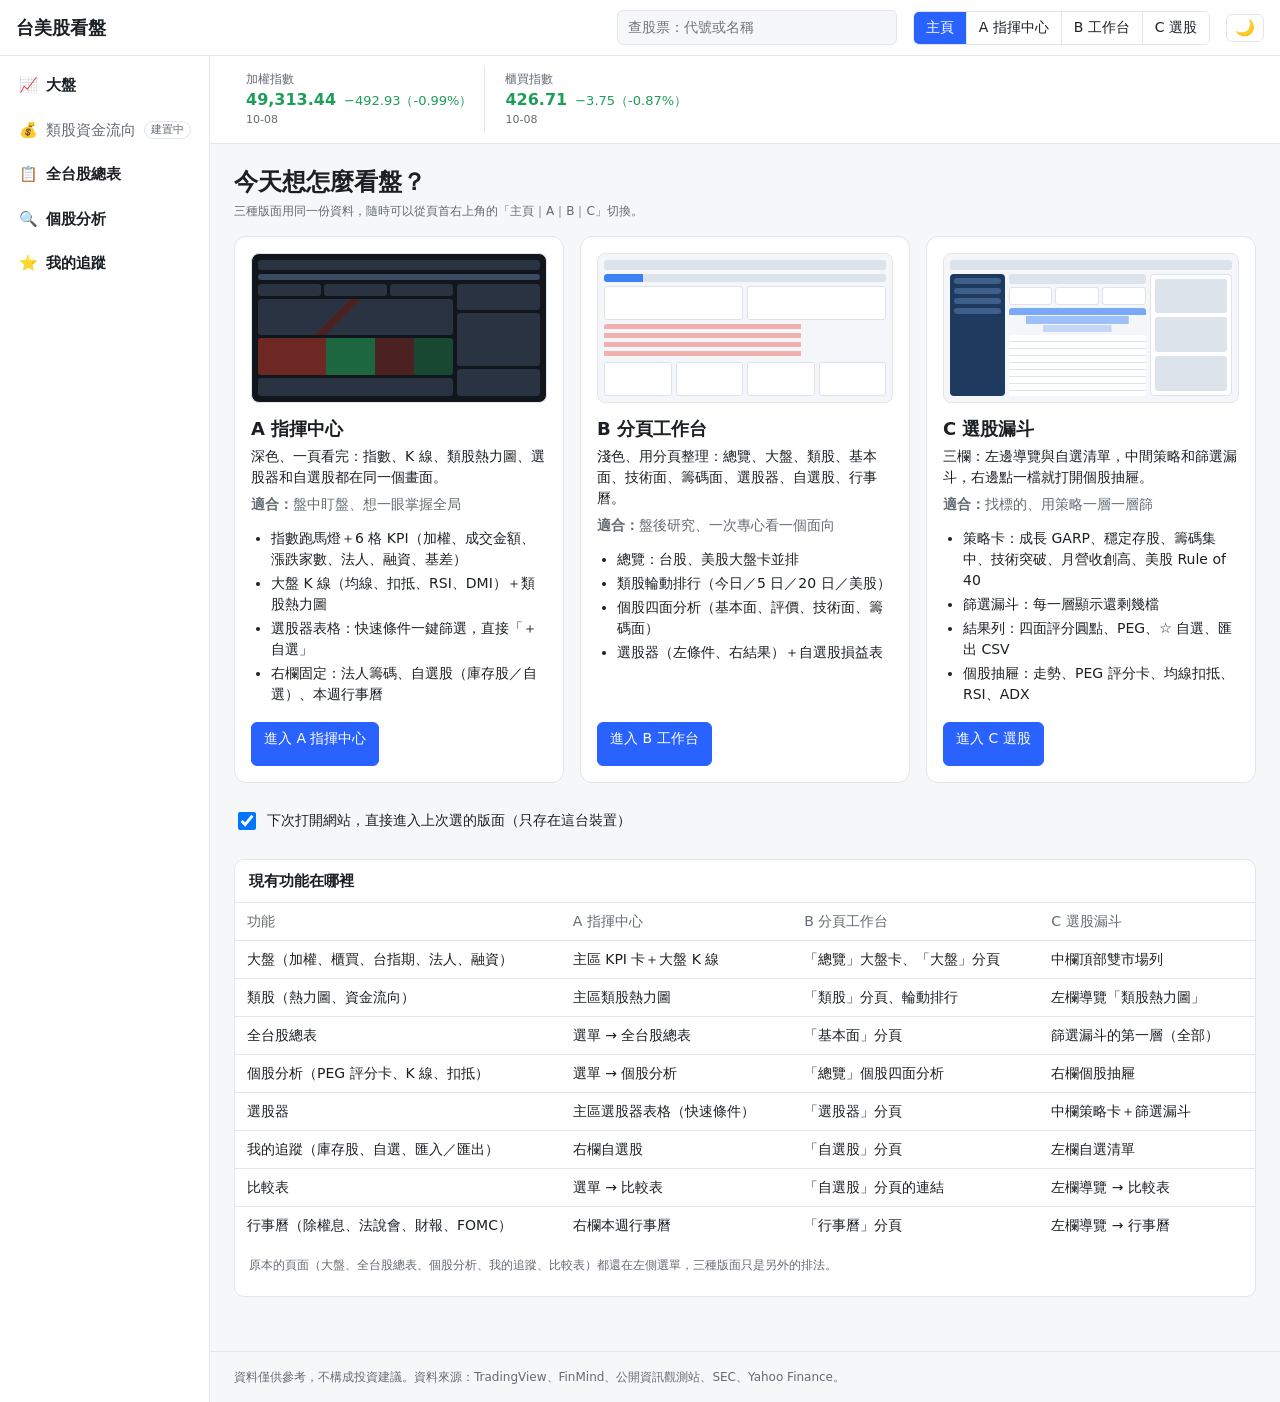
==== commit bbcdbf89: "第 7 步之 5：四面評分與說明完成；B 版籌碼面分頁改成個股籌碼卡；主頁對照表更新；計畫檔記錄第 7 步" ====
--- a/index.html
+++ b/index.html
@@ -77,7 +77,7 @@
       <p>三欄：左邊導覽與自選清單，中間策略和篩選漏斗，右邊點一檔就打開個股抽屜。</p>
       <p class="fit"><b>適合：</b>找標的、用策略一層一層篩</p>
       <ul>
-        <li>策略卡：成長 GARP、穩定存股、籌碼集中、技術突破…</li>
+        <li>策略卡：成長 GARP、穩定存股、籌碼集中、技術突破、月營收創高、美股 Rule of 40</li>
         <li>篩選漏斗：每一層顯示還剩幾檔</li>
         <li>結果列：四面評分圓點、PEG、☆ 自選、匯出 CSV</li>
         <li>個股抽屜：走勢、PEG 評分卡、均線扣抵、RSI、ADX</li>
@@ -101,7 +101,7 @@
           <tr><td class="l">選股器</td><td class="l">主區選股器表格（快速條件）</td><td class="l">「選股器」分頁</td><td class="l">中欄策略卡＋篩選漏斗</td></tr>
           <tr><td class="l">我的追蹤（庫存股、自選、匯入／匯出）</td><td class="l">右欄自選股</td><td class="l">「自選股」分頁</td><td class="l">左欄自選清單</td></tr>
           <tr><td class="l">比較表</td><td class="l">選單 → 比較表</td><td class="l">「自選股」分頁的連結</td><td class="l">左欄導覽 → 比較表</td></tr>
-          <tr><td class="l">行事曆（資料待補）</td><td class="l">右欄本週行事曆</td><td class="l">「行事曆」分頁</td><td class="l">左欄導覽 → 行事曆</td></tr>
+          <tr><td class="l">行事曆（除權息、法說會、財報、FOMC）</td><td class="l">右欄本週行事曆</td><td class="l">「行事曆」分頁</td><td class="l">左欄導覽 → 行事曆</td></tr>
         </tbody>
       </table>
     </div>
--- a/assets/style.css
+++ b/assets/style.css
@@ -118,6 +118,214 @@
   .layout-switch a { min-width: 40px; padding: 4px 8px; }
 }
 @media (max-width: 760px) { .layout-switch a { min-height: 44px; min-width: 44px; } }
+
+/* ---------- 共用區塊（assets/widgets/*） ---------- */
+.w-head { display: flex; align-items: baseline; gap: 10px; flex-wrap: wrap; padding: 10px 14px 6px; }
+.w-head h3 { margin: 0; font-size: 16px; }
+.w-head a { margin-left: auto; text-decoration: none; }
+.w-heat .w-ctl { padding: 0 14px 8px; }
+.w-heat .heat { margin: 0 14px; }
+.w-heat .heat-legend { padding: 6px 14px 10px; }
+.w-kline .w-ktitle { margin: 0; padding: 12px 14px 0; font-size: 16px; }
+.w-kline > .tf-tabs, .w-kline > .kctl, .w-kline > .klegend { padding-left: 14px; padding-right: 14px; }
+.w-kline > .k-box { margin: 12px 14px 14px; }
+.w-tabs { display: flex; gap: 4px; overflow-x: auto; padding: 0 10px 8px; scrollbar-width: thin; }
+.w-tabs button { flex: none; border: 1px solid var(--border); background: var(--card); color: var(--text); border-radius: 999px; padding: 4px 10px; font: inherit; font-size: 13px; cursor: pointer; min-height: 32px; }
+.w-tabs button[aria-pressed="true"] { background: var(--accent); border-color: var(--accent); color: #fff; }
+.w-tabs button[aria-pressed="true"] .g-cnt { background: rgba(255,255,255,.25); color: inherit; }
+.w-tabs .g-cnt { font-size: 11px; padding: 0 5px; border-radius: 9px; background: var(--border); color: var(--muted); }
+.w-rows { display: flex; flex-direction: column; }
+.w-row { display: grid; grid-template-columns: minmax(0, 1fr) auto auto auto; align-items: center; gap: 10px; padding: 7px 14px; border: 0; border-top: 1px solid var(--border); background: none; color: var(--text); font: inherit; font-size: 14px; text-align: left; cursor: pointer; min-height: 44px; }
+.w-row:hover { background: var(--bg); }
+.w-row .w-name { display: flex; flex-direction: column; min-width: 0; }
+.w-row .w-name b { font-weight: 600; white-space: nowrap; overflow: hidden; text-overflow: ellipsis; }
+.w-row .w-px { font-variant-numeric: tabular-nums; }
+.w-row .w-chg, .w-row .w-pl { font-variant-numeric: tabular-nums; min-width: 62px; text-align: right; }
+.w-watch .w-asof { padding: 6px 14px 10px; margin: 0; }
+.w-watch > div > a.updated { display: block; padding: 6px 14px; }
+.af-pop { position: absolute; z-index: 60; width: 240px; background: var(--card); color: var(--text); border: 1px solid var(--border); border-radius: 10px; box-shadow: 0 8px 28px rgba(0,0,0,.25); padding: 6px; }
+.af-head { padding: 6px 8px; font-weight: 600; font-size: 14px; }
+.af-item { display: flex; justify-content: space-between; width: 100%; padding: 8px 10px; border: 0; border-radius: 6px; background: none; color: var(--text); font: inherit; font-size: 14px; cursor: pointer; min-height: 40px; align-items: center; }
+.af-item:hover:not(:disabled) { background: var(--bg); }
+.af-item .af-state { color: var(--accent); font-size: 13px; }
+.af-item.on .af-state { color: var(--muted); }
+.af-item:disabled { cursor: default; }
+.af-foot { padding: 6px 8px 2px; margin: 0; }
+
+/* ---------- 版面頁共用（layout-a／b／c.html，body.lp：沒有左側選單） ---------- */
+body.lp > main { max-width: 1680px; margin: 0 auto; padding: 14px 20px; }
+body.lp > footer { max-width: 1680px; margin: 16px auto 0; padding: 16px 20px; }
+.lp-bar { display: flex; align-items: center; gap: 14px; flex-wrap: wrap; padding: 8px 20px; background: var(--card); border-bottom: 1px solid var(--border); }
+.lp-menu { display: flex; gap: 2px; overflow-x: auto; scrollbar-width: thin; }
+.lp-menu a { flex: none; padding: 6px 10px; border-radius: 6px; color: var(--text); text-decoration: none; font-size: 14px; min-height: 32px; display: inline-flex; align-items: center; }
+.lp-menu a:hover, .lp-menu a[aria-current="true"] { background: color-mix(in srgb, var(--accent) 14%, transparent); color: var(--accent); }
+.w-ticker { overflow-x: auto; background: var(--bg); border-bottom: 1px solid var(--border); scrollbar-width: none; }
+.w-ticker .tk-track { display: flex; gap: 22px; padding: 7px 20px; white-space: nowrap; font-size: 13px; }
+.tk-i b { font-weight: 600; }
+.tk-i i { font-style: normal; font-size: 11px; }
+.panel.w-kline, .lp .panel { margin-bottom: 14px; }
+.w-kpis .tiles { margin-bottom: 10px; grid-template-columns: repeat(auto-fill, minmax(140px, 1fr)); }
+.w-kpis .t-val { font-size: 20px; }
+.chips { display: flex; flex-wrap: wrap; gap: 6px; padding: 0 14px 6px; }
+.chip { border: 1px solid var(--border); background: var(--card); color: var(--text); border-radius: 999px; padding: 4px 12px; font: inherit; font-size: 13px; cursor: pointer; min-height: 32px; }
+.chip[aria-pressed="true"] { background: var(--accent); border-color: var(--accent); color: #fff; }
+.chip:disabled { opacity: .45; cursor: not-allowed; }
+.sc-count { padding: 0 14px 6px; margin: 0; }
+.w-screener .table-wrap { margin: 0; border-radius: 0; border-left: 0; border-right: 0; }
+.sc-more { padding: 8px 14px 12px; }
+.sig { display: inline-block; font-size: 11px; padding: 0 6px; border-radius: 9px; background: color-mix(in srgb, var(--accent) 15%, transparent); color: var(--accent); white-space: nowrap; margin: 1px 0; }
+.fav-btn { padding: 2px 8px; font-size: 12px; white-space: nowrap; }
+.cb { padding: 0 14px 12px; }
+.cb-cap { font-size: 12px; color: var(--muted); margin: 8px 0 4px; }
+.cb-row { display: grid; grid-template-columns: 52px 1fr 64px; align-items: center; gap: 6px; font-size: 13px; min-height: 22px; }
+.cb-row b { text-align: right; font-weight: 600; font-variant-numeric: tabular-nums; }
+.cb-track { position: relative; height: 10px; background: var(--bg); border-radius: 3px; }
+.cb-track::after { content: ""; position: absolute; left: 50%; top: -2px; bottom: -2px; width: 1px; background: var(--border); }
+.cb-track i { position: absolute; top: 0; bottom: 0; border-radius: 3px; }
+.up-bg { background: var(--up); }
+.down-bg { background: var(--down); }
+.cal-list { list-style: none; margin: 0; padding: 0 14px 6px; font-size: 14px; }
+.cal-list li { padding: 5px 0; border-bottom: 1px solid var(--border); }
+.w-cal .note, .w-cal .updated { padding: 0 14px; }
+.w-cal .w-head .cal-mine { margin-left: auto; padding: 0; display: inline-flex; gap: 4px; align-items: center; }
+.cal-list li.mine { font-weight: 600; }
+.cal-list a { color: var(--text); text-decoration: none; }
+.cal-list a:hover { color: var(--accent); }
+.cal-more { margin: 6px 14px; }
+.w-peg .note, .w-deduct .note { padding: 0 14px; }
+
+/* B 分頁工作台 */
+.b-two { display: grid; grid-template-columns: repeat(2, minmax(0, 1fr)); gap: 14px; }
+.b-cur { display: flex; align-items: center; gap: 8px; margin-left: auto; }
+.b-cur .picker { flex: 0 1 260px; margin-left: 0; }
+.picker input { width: 100%; }
+@media (max-width: 900px) { .b-two { grid-template-columns: minmax(0, 1fr); } .b-cur { margin-left: 0; width: 100%; } .b-cur .picker { flex: 1; } }
+.w-mcard .mc-main { display: flex; align-items: baseline; gap: 10px; flex-wrap: wrap; padding: 0 14px; }
+.w-mcard .mc-name { color: var(--muted); font-size: 13px; }
+.w-mcard .mc-val { font-size: 26px; font-weight: 600; font-variant-numeric: tabular-nums; }
+.mc-spark { display: block; width: calc(100% - 28px); height: 60px; margin: 6px 14px; }
+.mc-stats { display: grid; grid-template-columns: repeat(3, minmax(0, 1fr)); gap: 8px; padding: 0 14px 12px; font-size: 13px; }
+.mc-stats div { display: flex; flex-direction: column; }
+.mc-stats span { color: var(--muted); font-size: 12px; }
+.sr-list { padding: 0 14px 12px; }
+.sr-row { grid-template-columns: 130px 1fr 70px; }
+.sr-row .cb-name { white-space: nowrap; overflow: hidden; text-overflow: ellipsis; }
+.w-faces { padding-bottom: 6px; }
+.sf-head { display: flex; align-items: center; gap: 8px 18px; flex-wrap: wrap; padding: 12px 14px; }
+.sf-name { font-size: 18px; }
+.sf-px { font-size: 20px; font-variant-numeric: tabular-nums; }
+.sf-act { margin-left: auto; display: flex; gap: 6px; flex-wrap: wrap; }
+.sf-act .btn { min-height: 36px; display: inline-flex; align-items: center; text-decoration: none; }
+.sf-grid { display: grid; grid-template-columns: repeat(4, minmax(0, 1fr)); gap: 10px; padding: 0 14px; }
+.sf-card { border: 1px solid var(--border); border-radius: 10px; padding: 10px 12px; background: var(--bg); }
+.sf-card h4 { margin: 0 0 6px; font-size: 14px; }
+.sf-card .note { margin: 0; padding: 0; }
+.sf-row { display: flex; justify-content: space-between; gap: 8px; font-size: 13px; padding: 3px 0; border-bottom: 1px dashed var(--border); }
+.sf-row span { color: var(--muted); }
+.sf-row b { font-weight: 600; text-align: right; font-variant-numeric: tabular-nums; }
+.sf-note { padding: 6px 14px; margin: 0; }
+.sf-score { display: flex; flex-wrap: wrap; gap: 4px 16px; align-items: baseline; padding: 8px 14px 4px; font-size: 13px; color: var(--muted); }
+.sf-score b { color: var(--text); font-size: 16px; }
+@media (max-width: 1100px) { .sf-grid { grid-template-columns: repeat(2, minmax(0, 1fr)); } }
+@media (max-width: 560px) { .sf-grid { grid-template-columns: minmax(0, 1fr); } }
+.w-sform { display: grid; grid-template-columns: 260px minmax(0, 1fr); gap: 14px; padding: 0 14px 14px; }
+.sfm { display: flex; flex-direction: column; gap: 8px; }
+.sfm-presets { display: flex; flex-wrap: wrap; gap: 6px; align-items: center; }
+.sfm-presets .chip { padding: 3px 10px; }
+.sfm-f { display: grid; grid-template-columns: 1fr 90px 24px; align-items: center; gap: 6px; font-size: 14px; }
+.sfm-f input, .sfm-f select { width: 100%; padding: 6px 8px; border: 1px solid var(--border); border-radius: 6px; background: var(--bg); color: var(--text); font: inherit; min-height: 36px; }
+.sfm-f i { font-style: normal; color: var(--muted); font-size: 12px; }
+.sfm-f.off { opacity: .5; }
+.sfm-cards { display: grid; grid-template-columns: repeat(auto-fill, minmax(220px, 1fr)); gap: 10px; }
+.sfm-card { border: 1px solid var(--border); border-radius: 10px; padding: 10px 12px; background: var(--card); display: flex; flex-direction: column; gap: 6px; }
+.sfm-top { display: flex; justify-content: space-between; gap: 6px; align-items: baseline; }
+.sfm-top a { color: var(--text); text-decoration: none; }
+.sfm-kv { display: flex; flex-wrap: wrap; gap: 2px 12px; font-size: 12px; color: var(--muted); }
+.sfm-kv b { color: var(--text); font-weight: 600; }
+.sfm-card .fav-btn { align-self: flex-start; }
+.sfm-out > .updated { margin-top: 0; }
+@media (max-width: 900px) { .w-sform { grid-template-columns: minmax(0, 1fr); } }
+
+/* C 選股漏斗：左欄（深藍）＋中欄＋右欄抽屜 */
+body.lp-c > main.lp-c-grid { max-width: none; padding: 0; display: grid; grid-template-columns: 210px minmax(0, 1fr) minmax(320px, 400px); gap: 14px; align-items: start; }
+.c-nav { position: sticky; top: 53px; height: calc(100vh - 53px); overflow-y: auto; background: #17304f; color: #dbe6f5; padding: 12px 10px 20px; display: flex; flex-direction: column; gap: 4px; }
+.c-links { display: flex; flex-direction: column; gap: 2px; }
+.c-links a, .c-lists button, .c-add, .c-manage { display: flex; justify-content: space-between; align-items: center; padding: 7px 10px; border-radius: 6px; color: #dbe6f5; text-decoration: none; font: inherit; font-size: 14px; background: none; border: 0; cursor: pointer; text-align: left; min-height: 36px; width: 100%; }
+.c-links a:hover, .c-lists button:hover, .c-add:hover { background: rgba(255,255,255,.1); }
+.c-lists button[aria-current="true"] { background: rgba(255,255,255,.18); font-weight: 600; }
+.c-lists button span { font-size: 11px; padding: 0 6px; border-radius: 9px; background: rgba(255,255,255,.15); }
+.c-lists-head { margin: 14px 10px 4px; font-size: 12px; color: #9fb4cf; }
+.c-lists { display: flex; flex-direction: column; gap: 2px; }
+.c-add { color: #9cc3ff; }
+.c-manage { color: #9fb4cf; font-size: 12px; }
+.c-mid { padding: 14px 0; min-width: 0; }
+.c-drawer { position: sticky; top: 67px; margin: 14px 14px 14px 0; max-height: calc(100vh - 81px); overflow-y: auto; padding-bottom: 12px; }
+.w-dual { padding: 8px 14px; }
+.dm-row { display: flex; align-items: baseline; gap: 6px 16px; flex-wrap: wrap; padding: 4px 0; font-size: 13px; }
+.dm-row + .dm-row { border-top: 1px solid var(--border); }
+.dm-mk { min-width: 36px; }
+.dm-c { display: inline-flex; gap: 5px; align-items: baseline; }
+.dm-c span { color: var(--muted); }
+.dm-c i { font-style: normal; font-size: 12px; }
+.fn-strats { display: grid; grid-template-columns: repeat(auto-fill, minmax(150px, 1fr)); gap: 8px; padding: 0 14px 10px; }
+.fn-card { display: flex; flex-direction: column; gap: 2px; text-align: left; padding: 10px 12px; border: 1px solid var(--border); border-radius: 10px; background: var(--card); color: var(--text); font: inherit; cursor: pointer; min-height: 64px; position: relative; }
+.fn-card span { font-size: 12px; color: var(--muted); }
+.fn-card em { position: absolute; top: 6px; right: 8px; font-style: normal; font-size: 11px; color: var(--muted); }
+.fn-card[aria-pressed="true"] { border-color: var(--accent); box-shadow: inset 0 0 0 1px var(--accent); }
+.fn-card:disabled { opacity: .5; cursor: not-allowed; }
+.fn-funnel { display: flex; flex-direction: column; align-items: center; gap: 3px; padding: 4px 14px 10px; }
+.fn-layer { width: var(--w); min-width: min(320px, 100%); max-width: 100%; display: flex; justify-content: space-between; gap: 10px; padding: 6px 12px; border-radius: 6px; background: color-mix(in srgb, var(--accent) 16%, var(--card)); font-size: 13px; }
+.fn-layer b { white-space: nowrap; }
+.fn-bar { display: flex; align-items: center; gap: 8px; flex-wrap: wrap; padding: 0 14px 8px; }
+.fn-act { margin-left: auto; display: flex; gap: 6px; flex-wrap: wrap; }
+.fn-rows .table-wrap { margin: 0; }
+.fn-rows tr.sel td { background: color-mix(in srgb, var(--accent) 10%, transparent); }
+.w-funnel [data-c="more"] { padding: 8px 14px; }
+.sc-dots { display: inline-flex; gap: 8px; }
+.sc-dot { display: inline-flex; align-items: center; gap: 2px; font-size: 11px; color: var(--muted); }
+.w-drawer .dr-head { padding: 12px 14px 4px; display: flex; flex-direction: column; gap: 2px; }
+.dr-spark { display: block; width: calc(100% - 28px); height: 70px; margin: 4px 14px 0; }
+.dr-cap { padding: 0 14px; margin: 2px 0 8px; font-size: 11px; }
+.dr-rings { display: grid; grid-template-columns: repeat(4, 1fr); gap: 6px; padding: 0 14px; }
+.sc-ring { position: relative; display: flex; flex-direction: column; align-items: center; font-size: 12px; }
+.sc-ring svg { width: 60px; height: 60px; transform: rotate(-90deg); }
+.sc-ring .r-bg { fill: none; stroke: var(--border); stroke-width: 3.5; }
+.sc-ring .r-fg { fill: none; stroke: var(--accent); stroke-width: 3.5; stroke-linecap: round; }
+.sc-ring b { position: absolute; top: 19px; font-size: 15px; }
+.sc-ring span { color: var(--muted); }
+.dr-act { display: flex; gap: 6px; flex-wrap: wrap; padding: 4px 14px 8px; }
+.dr-act .btn { min-height: 40px; display: inline-flex; align-items: center; text-decoration: none; }
+.dr-h { margin: 12px 14px 6px; font-size: 14px; }
+.w-drawer > .sf-card { margin: 0 14px; }
+.w-drawer > .note { padding: 0 14px; }
+.w-drawer .w-peg { padding: 0 6px; }
+@media (max-width: 1100px) {
+  body.lp-c > main.lp-c-grid { grid-template-columns: minmax(0, 1fr); gap: 0; }
+  .c-nav { position: static; height: auto; flex-direction: row; flex-wrap: wrap; align-items: center; gap: 4px; padding: 8px 12px; }
+  .c-links { flex-direction: row; overflow-x: auto; }
+  .c-links a { width: auto; flex: none; min-height: 44px; }
+  .c-lists-head { display: none; }
+  .c-lists { flex-direction: row; overflow-x: auto; width: 100%; }
+  .c-lists button { width: auto; flex: none; gap: 6px; min-height: 44px; }
+  .c-add, .c-manage { width: auto; }
+  .c-mid { padding: 12px; }
+  .c-drawer { position: static; margin: 0 12px 12px; max-height: none; }
+}
+
+/* A 指揮中心：主區 70%＋右欄 30%（右欄固定） */
+.lp-a-grid { display: grid; grid-template-columns: minmax(0, 7fr) minmax(280px, 3fr); gap: 14px; align-items: start; }
+.lp-side { position: sticky; top: 64px; max-height: calc(100vh - 76px); overflow-y: auto; scrollbar-width: thin; }
+.lp-main > section { scroll-margin-top: 70px; }
+@media (max-width: 1000px) {
+  .lp-a-grid { grid-template-columns: minmax(0, 1fr); }
+  .lp-side { position: static; max-height: none; overflow: visible; }
+}
+@media (max-width: 760px) {
+  body.lp > main { padding: 10px 12px; }
+  .lp-bar { padding: 8px 12px; }
+  .lp-bar .seg button { min-height: 44px; }
+  .lp-menu a { min-height: 44px; }
+}
 
 /* ---------- 主頁（index.html）：選版面 ---------- */
 .home-strip { display: flex; gap: 8px; overflow-x: auto; padding: 10px 24px; border-bottom: 1px solid var(--border); background: var(--card); }
